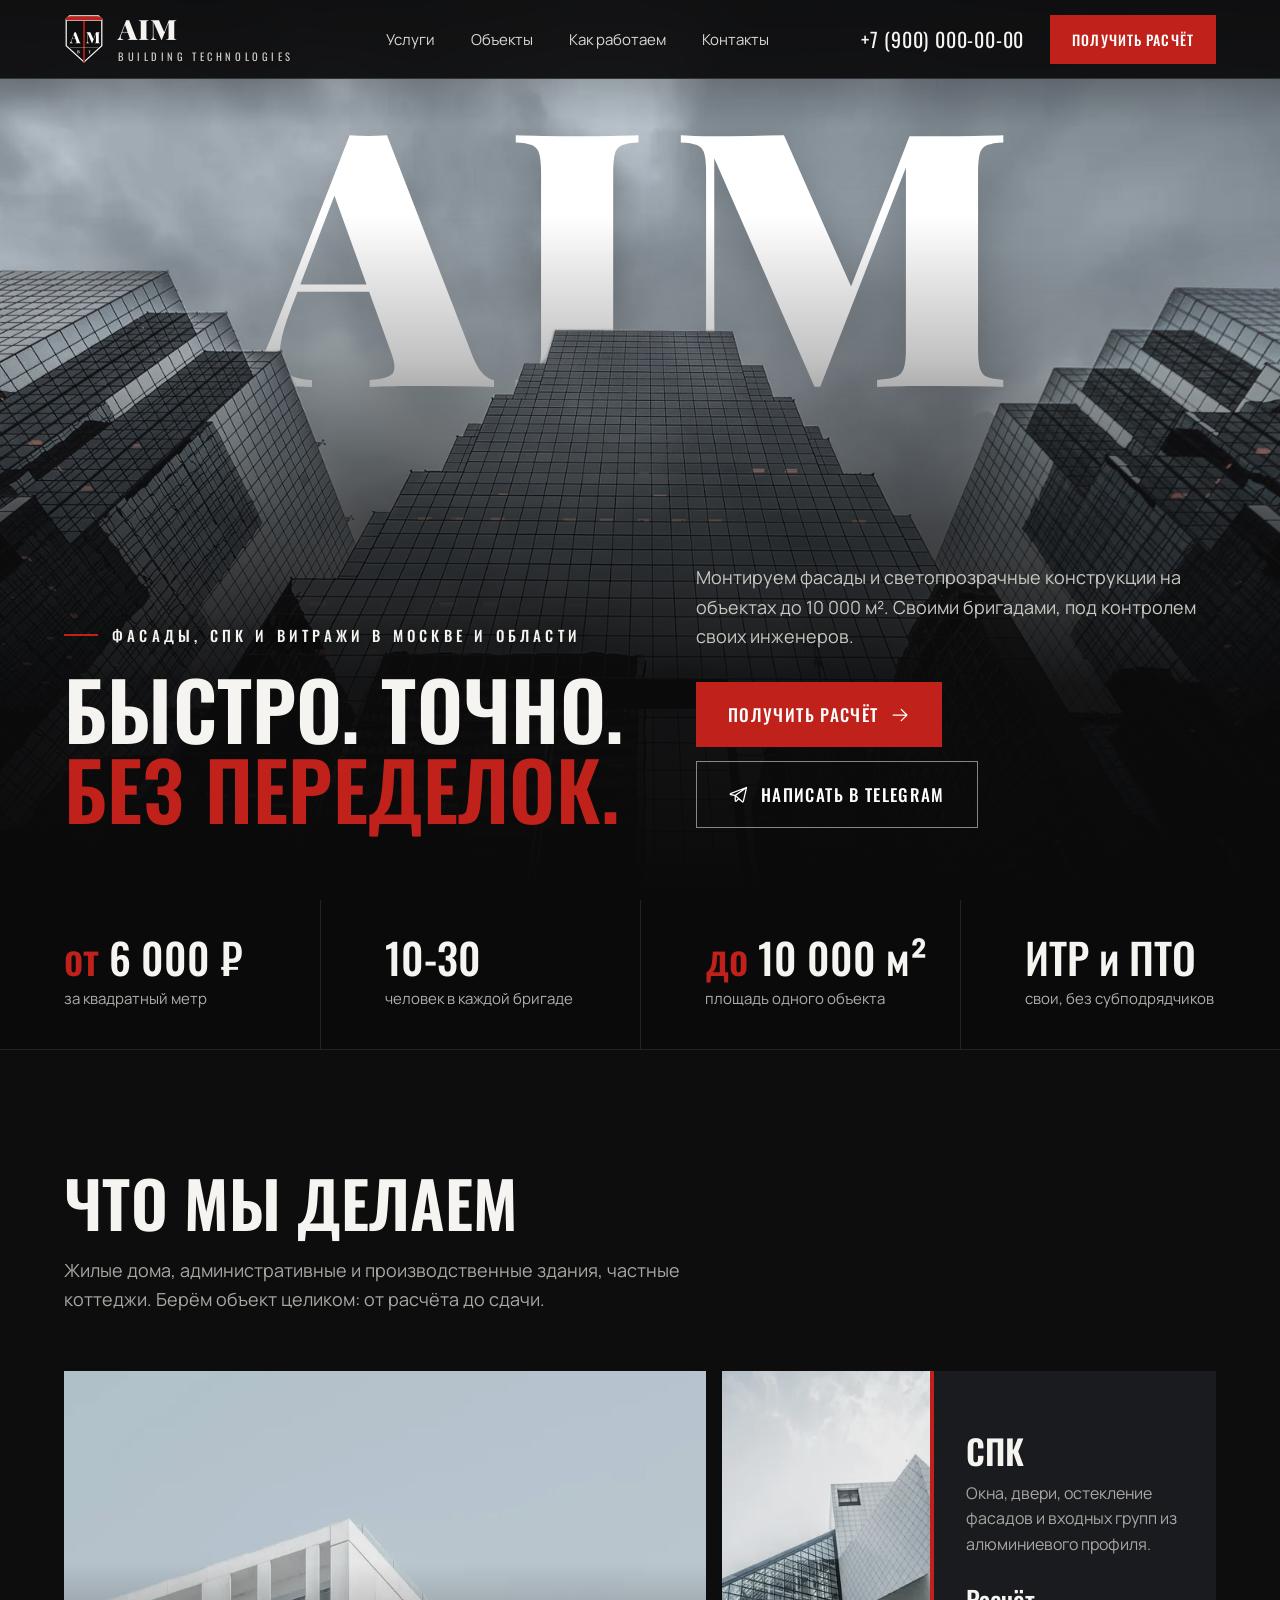
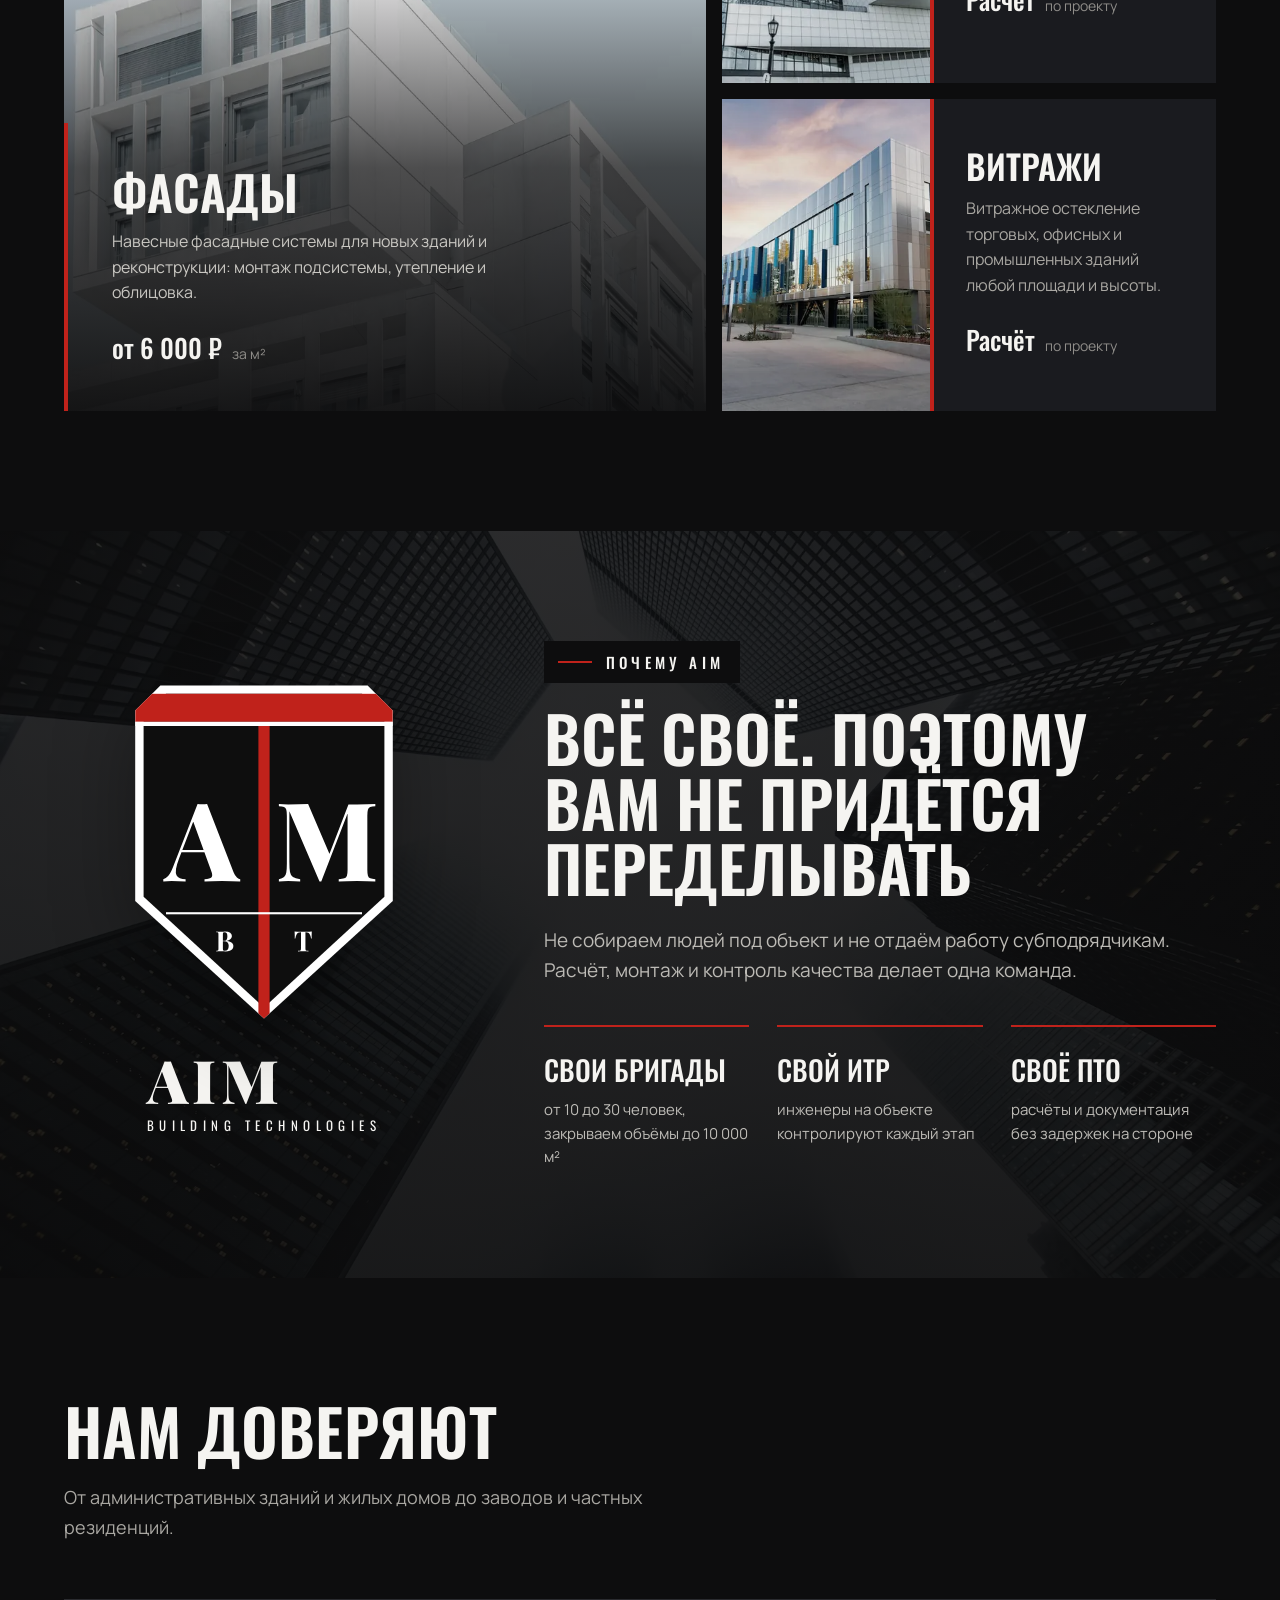
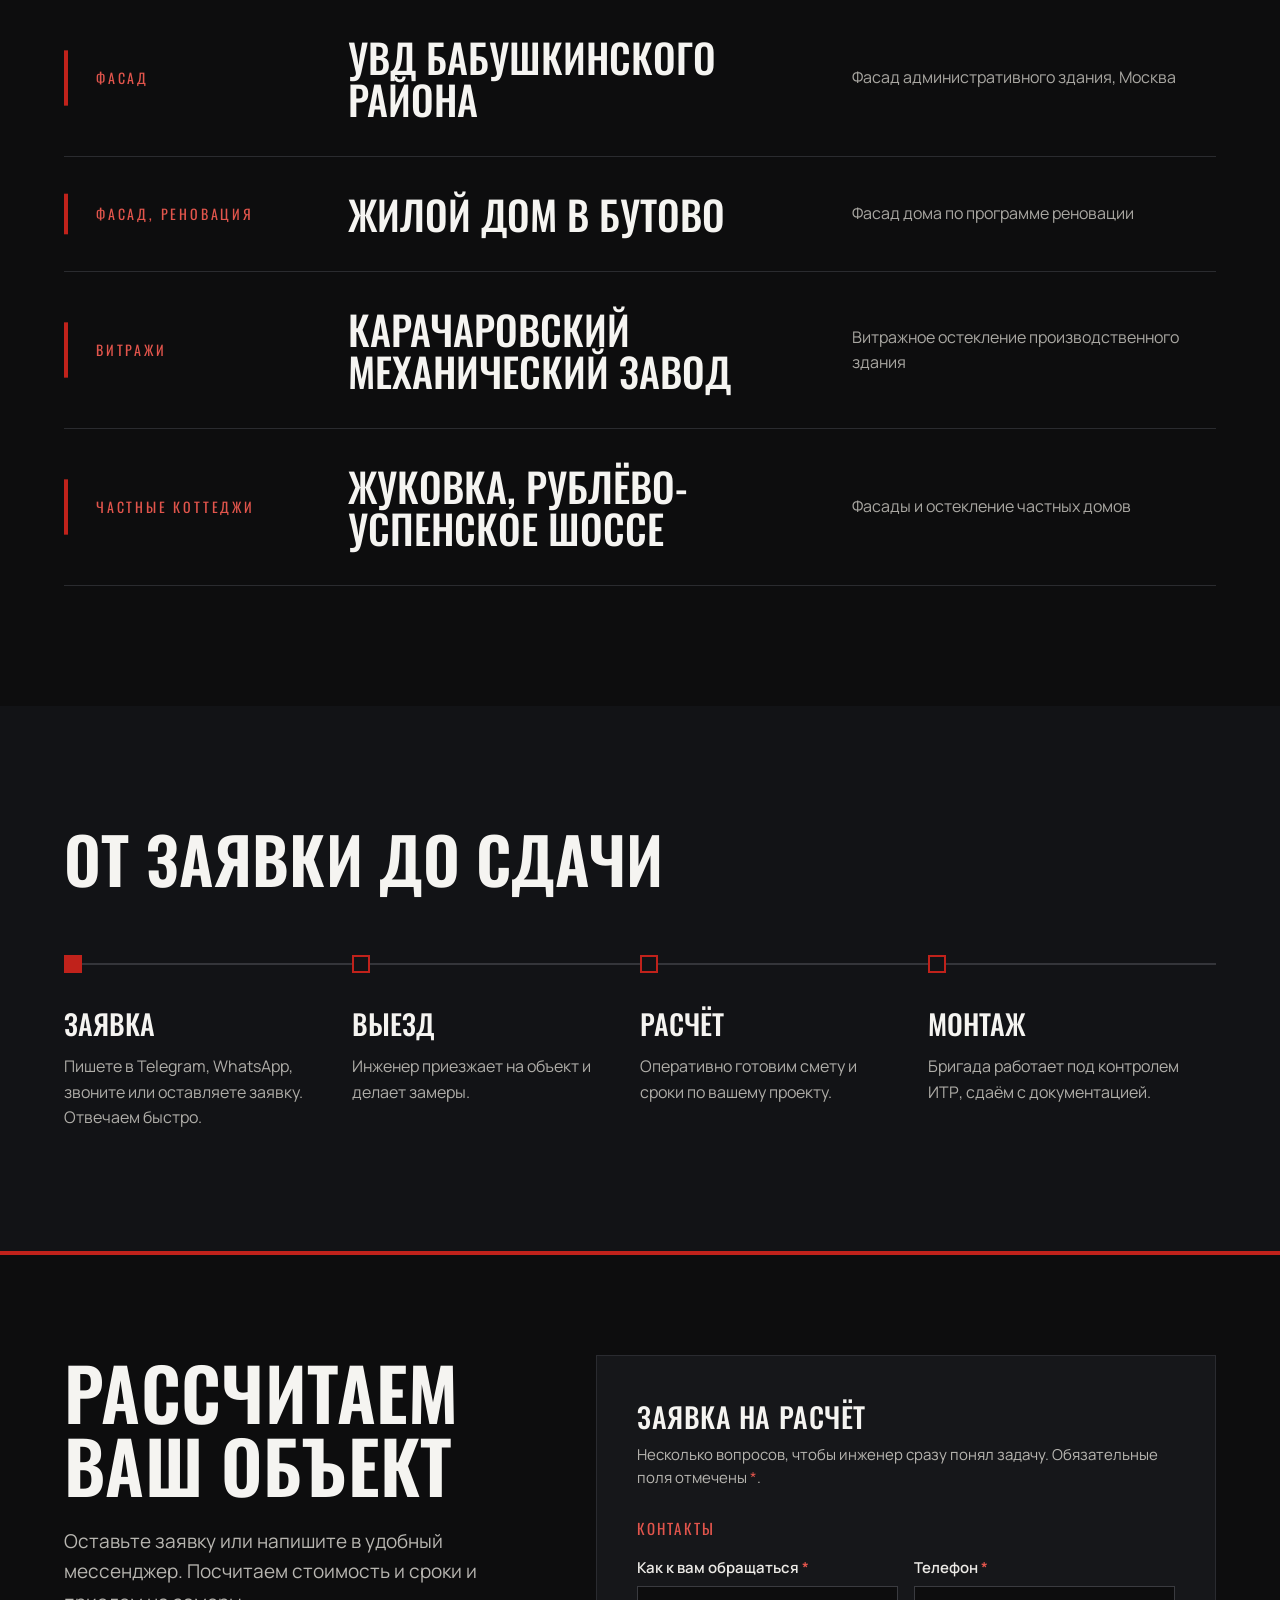
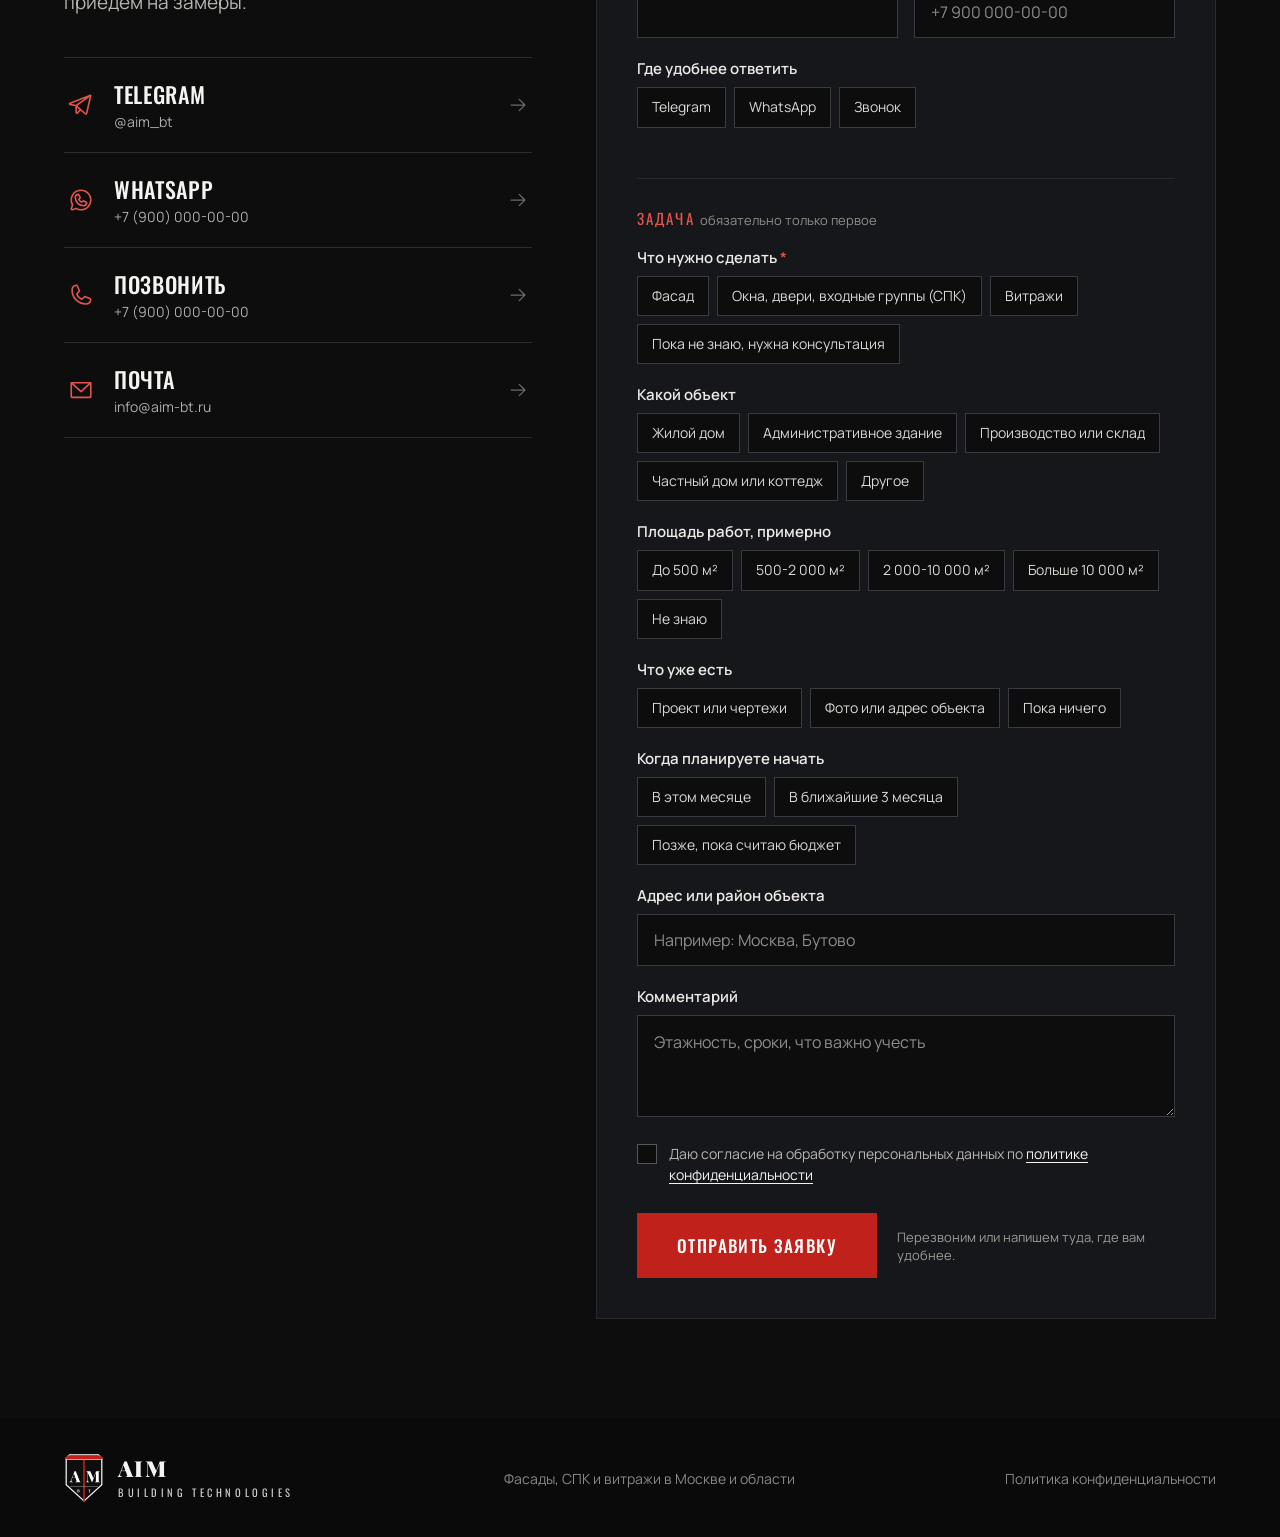
==== index.html @ 8c297c16 "Демо-копия сайта 2026-10-23 00:25" ====
<!doctype html>
<html lang="ru">
<head>
<meta charset="utf-8">
<meta name="viewport" content="width=device-width, initial-scale=1, viewport-fit=cover">
<!-- Контакты и настройки формы: в файле config.js -->
<script src="config.js"></script>
<title>AIM Building Technologies: фасады, СПК и витражи в Москве</title>
<meta name="description" content="Монтаж фасадов, светопрозрачных конструкций и витражей в Москве и области. Свои бригады, ИТР и ПТО, без субподрядчиков. От 6 000 ₽ за м². Оперативный расчёт и выезд на объект.">
<meta name="robots" content="noindex, nofollow">
<meta name="theme-color" content="#0D0D0E">
<meta name="format-detection" content="telephone=no">

<!-- ДОМЕН. Когда появится, замените https://YOUR-DOMAIN.ru на адрес сайта
     здесь, в разметке Schema.org ниже, в robots.txt и sitemap.xml,
     и раскомментируйте строку canonical. -->
<!-- <link rel="canonical" href="https://YOUR-DOMAIN.ru/"> -->
<meta property="og:type" content="website">
<meta property="og:locale" content="ru_RU">
<meta property="og:site_name" content="AIM Building Technologies">
<meta property="og:title" content="AIM Building Technologies: фасады, СПК и витражи в Москве">
<meta property="og:description" content="Быстро. Точно. Без переделок. Свои бригады, ИТР и ПТО, объекты до 10 000 м². От 6 000 ₽ за м².">
<meta property="og:url" content="https://YOUR-DOMAIN.ru/">
<meta property="og:image" content="https://YOUR-DOMAIN.ru/img/og-image.jpg">
<meta property="og:image:width" content="1200">
<meta property="og:image:height" content="630">
<meta property="og:image:alt" content="AIM Building Technologies: фасады, СПК и витражи">
<meta name="twitter:card" content="summary_large_image">

<link rel="icon" href="favicon.ico" sizes="48x48">
<link rel="icon" href="favicon.svg" type="image/svg+xml">
<link rel="apple-touch-icon" href="apple-touch-icon.png">
<link rel="manifest" href="site.webmanifest">
<link rel="stylesheet" href="css/form.css">

<link rel="preload" href="fonts/oswald.woff2" as="font" type="font/woff2" crossorigin>
<link rel="preload" href="fonts/manrope.woff2" as="font" type="font/woff2" crossorigin>
<link rel="preload" href="fonts/playfair-aim.woff2" as="font" type="font/woff2" crossorigin>

<script type="application/ld+json" id="ld-org">
{
  "@context": "https://schema.org",
  "@type": "GeneralContractor",
  "@id": "https://YOUR-DOMAIN.ru/#company",
  "name": "AIM Building Technologies",
  "description": "Монтаж фасадов, светопрозрачных конструкций (СПК) и витражей в Москве и Московской области. Свои бригады от 10 до 30 человек, свой ИТР и ПТО, без субподрядчиков.",
  "url": "https://YOUR-DOMAIN.ru/",
  "logo": "https://YOUR-DOMAIN.ru/img/icon-512.png",
  "image": "https://YOUR-DOMAIN.ru/img/og-image.jpg",
  "telephone": "+79000000000",
  "email": "info@aim-bt.ru",
  "priceRange": "от 6 000 ₽ за м²",
  "currenciesAccepted": "RUB",
  "address": {"@type": "PostalAddress", "addressLocality": "Москва", "addressCountry": "RU"},
  "areaServed": [
    {"@type": "City", "name": "Москва"},
    {"@type": "AdministrativeArea", "name": "Московская область"}
  ],
  "sameAs": ["https://t.me/ЗАГЛУШКА", "https://wa.me/79000000000"],
  "hasOfferCatalog": {
    "@type": "OfferCatalog",
    "name": "Услуги",
    "itemListElement": [
      {"@type": "Offer", "itemOffered": {"@type": "Service", "name": "Монтаж навесных фасадов", "areaServed": "Москва и Московская область"},
       "priceSpecification": {"@type": "UnitPriceSpecification", "minPrice": 6000, "priceCurrency": "RUB", "unitText": "м²"}},
      {"@type": "Offer", "itemOffered": {"@type": "Service", "name": "Светопрозрачные конструкции (СПК)", "areaServed": "Москва и Московская область"}},
      {"@type": "Offer", "itemOffered": {"@type": "Service", "name": "Витражное остекление", "areaServed": "Москва и Московская область"}}
    ]
  }
}
</script>

<!-- Яндекс.Метрика. Вставьте номер счётчика вместо XXXXXXXX и раскомментируйте блок.
<script type="text/javascript">
   (function(m,e,t,r,i,k,a){m[i]=m[i]||function(){(m[i].a=m[i].a||[]).push(arguments)};
   m[i].l=1*new Date();
   for (var j = 0; j < document.scripts.length; j++) {if (document.scripts[j].src === r) { return; }}
   k=e.createElement(t),a=e.getElementsByTagName(t)[0],k.async=1,k.src=r,a.parentNode.insertBefore(k,a)})
   (window, document, "script", "https://mc.yandex.ru/metrika/tag.js", "ym");
   ym(XXXXXXXX, "init", {clickmap:true, trackLinks:true, accurateTrackBounce:true, webvisor:true});
</script>
<noscript><div><img src="https://mc.yandex.ru/watch/XXXXXXXX" style="position:absolute; left:-9999px;" alt=""></div></noscript>
/Яндекс.Метрика -->

<style>
@font-face{font-family:Osw;src:url(fonts/oswald.woff2) format("woff2");font-weight:200 700;font-display:swap}
@font-face{font-family:Man;src:url(fonts/manrope.woff2) format("woff2");font-weight:200 800;font-display:swap}
@font-face{font-family:Play;src:url(fonts/playfair-aim.woff2) format("woff2");font-weight:400 900;font-display:block}

/* Слои по высоте: шапка 20, меню 19. Блоки с внутренними слоями изолированы (isolation), чтобы не перекрывать шапку. */
:root{--k:#0D0D0E;--k0:#0A0A0B;--g1:#121316;--g2:#16171A;--g3:#1A1B1F;--w:#F5F4F1;--mut:#A9A7A2;--r:#C0221B;--r-txt:#E2554C;--line:#2A2B2F;--pad:64px;--hdr:79px;
 --osw:Osw,"Arial Narrow",Arial,sans-serif;--man:Man,"Segoe UI",Arial,sans-serif;--play:Play,Georgia,"Times New Roman",serif;--ease:cubic-bezier(.16,1,.3,1)}
*,*::before,*::after{box-sizing:border-box}
html{scroll-behavior:smooth;-webkit-text-size-adjust:100%}
body{margin:0;font-family:var(--man);color:var(--w);background:var(--k);overflow-x:clip}
a{color:inherit;text-decoration:none}
img{display:block;max-width:100%}
h1,h2,h3,p{overflow-wrap:break-word}
:focus-visible{outline:2px solid var(--w);outline-offset:3px}
.vh{position:absolute;width:1px;height:1px;overflow:hidden;clip:rect(0 0 0 0);white-space:nowrap}
.ic{width:22px;height:22px;flex:none}

.btn{display:inline-flex;align-items:center;justify-content:center;gap:12px;white-space:nowrap;background:var(--r);color:#fff;padding:20px 32px;border:0;cursor:pointer;font-family:var(--osw);font-weight:500;font-size:17px;letter-spacing:.08em;text-transform:uppercase;transition:background-color .25s,border-color .25s,color .25s,transform .25s var(--ease),box-shadow .25s}
.btn:hover{background:#D42C24;transform:translateY(-2px);box-shadow:0 12px 24px -12px rgba(192,34,27,.7)}
.btn:active{transform:translateY(0) scale(.98);box-shadow:none}
.btn .ic{width:20px;height:20px;transition:transform .25s var(--ease)}
.btn:hover .ic.mv{transform:translateX(4px)}
.btn.o{background:transparent;border:1px solid rgba(255,255,255,.5)}
.btn.o:hover{background:#F5F4F1;border-color:#F5F4F1;color:#0D0D0E;box-shadow:none}
.h2{font-family:var(--osw);font-weight:600;font-size:64px;line-height:1.02;text-transform:uppercase;margin:0;letter-spacing:.005em}
.intro{margin:20px 0 0;max-width:60ch;font-size:18px;line-height:1.65;color:var(--mut)}
.eyebrow{font-family:var(--osw);font-weight:500;font-size:15px;letter-spacing:.28em;text-transform:uppercase;display:inline-flex;align-items:center;gap:14px;margin-bottom:22px}
.eyebrow::before{content:"";width:34px;height:2px;background:var(--r);flex:none}
section{position:relative}
.sec{padding:120px var(--pad)}

/* ---------- шапка ---------- */
.hdr{position:fixed;left:0;right:0;top:0;z-index:20;display:flex;align-items:center;justify-content:space-between;gap:24px;padding:22px var(--pad);border-bottom:1px solid rgba(255,255,255,.14);transition:background-color .3s,padding .3s}
.hdr.fix,.hdr.open{background:rgba(13,13,14,.94);-webkit-backdrop-filter:blur(8px);backdrop-filter:blur(8px);padding-top:14px;padding-bottom:14px}
.brand{display:flex;align-items:center;gap:14px;flex:none}
.brand img{width:40px;height:50px}
.brand b{display:block;font-family:var(--play);font-weight:900;font-size:28px;letter-spacing:.06em;line-height:1}
.brand span{display:block;font-family:var(--osw);font-size:10.5px;letter-spacing:.34em;margin-top:5px;color:#CFCDC8}
.nav{display:flex;gap:36px;font-size:15px;color:#DAD8D3}
.nav a{position:relative;padding:8px 0;transition:color .2s}
.nav a::after{content:"";position:absolute;left:0;right:0;bottom:2px;height:2px;background:var(--r);transform:scaleX(0);transform-origin:left;transition:transform .3s var(--ease)}
.nav a:hover{color:#fff}.nav a:hover::after{transform:scaleX(1)}
.hr{display:flex;align-items:center;gap:26px}
.tel{font-family:var(--osw);font-size:20px;letter-spacing:.04em;white-space:nowrap;transition:color .2s}
.tel:hover{color:var(--r-txt)}
.hr .btn{padding:14px 22px;font-size:14px}
.burger{display:none;width:44px;height:44px;margin-right:-10px;padding:0;border:0;background:none;color:#fff;cursor:pointer;position:relative}
.burger i{position:absolute;left:11px;right:11px;height:2px;background:currentColor;transition:transform .25s,opacity .25s}
.burger i:nth-child(1){top:15px}.burger i:nth-child(2){top:21px}.burger i:nth-child(3){top:27px}
.hdr.open .burger i:nth-child(1){transform:translateY(6px) rotate(45deg)}
.hdr.open .burger i:nth-child(2){opacity:0}
.hdr.open .burger i:nth-child(3){transform:translateY(-6px) rotate(-45deg)}
.menu{display:none}

/* ---------- первый экран: те же слои, что в варианте 1 ---------- */
.hero{position:relative;height:clamp(660px,100dvh,1000px);overflow:hidden;background:var(--k0);container-type:inline-size;--hr:clamp(520px,38.9vw,560px);--hg:64px}
.stage{position:absolute;top:0;left:-15%;width:130%;aspect-ratio:2800/1866}
.stage img{position:absolute;inset:0;width:100%;height:100%}
/* Облака: полоса неба (кадр + зеркальная копия), бесконечно плывёт влево и плавно растворяется книзу */
.clouds{position:absolute;top:0;left:0;width:400%;height:36%;background:url(img/clouds-band-2800.jpg) repeat-x 0 0/50% 100%;background-image:image-set(url(img/clouds-band-2800.webp) type("image/webp"),url(img/clouds-band-2800.jpg) type("image/jpeg"));-webkit-mask-image:linear-gradient(to bottom,#000 55%,transparent);mask-image:linear-gradient(to bottom,#000 55%,transparent)}
@media (max-width:767px){.clouds{background-image:url(img/clouds-band-1400.jpg);background-image:image-set(url(img/clouds-band-1400.webp) type("image/webp"),url(img/clouds-band-1400.jpg) type("image/jpeg"))}}
.bigword{position:absolute;left:0;right:0;top:4.861cqw;text-align:center;font-family:var(--play);font-weight:900;font-size:min(27.778cqw,560px);line-height:1;letter-spacing:.06em;color:#fff;text-shadow:0 20px 60px rgba(0,0,0,.25);pointer-events:none;user-select:none}
.bigword .bw{display:inline-block}
.bigword{will-change:transform}
.shade{position:absolute;inset:0;background:linear-gradient(to bottom,rgba(13,13,14,.55) 0%,rgba(13,13,14,0) 14%),linear-gradient(to top,rgba(10,10,11,1) 0%,rgba(10,10,11,.95) 24%,rgba(10,10,11,.7) 42%,rgba(10,10,11,.25) 60%,rgba(10,10,11,0) 76%)}
.hero .in{position:absolute;left:var(--pad);right:var(--pad);bottom:72px;display:grid;grid-template-columns:minmax(0,1fr) var(--hr);gap:var(--hg);align-items:end}
.hero .eyebrow{color:#F5F4F1;text-shadow:0 1px 12px rgba(0,0,0,.6)}
h1{font-family:var(--osw);font-weight:600;font-size:min(92px,(100cqw - var(--hr) - var(--hg) - 2 * var(--pad)) / 7.1);line-height:1;text-transform:uppercase;margin:0;letter-spacing:.005em;white-space:nowrap}
h1 span{color:var(--r)}
.hero .lead{font-size:18px;line-height:1.65;color:#C9C7C2;max-width:560px;margin:0 0 30px}
.ctas{display:flex;flex-wrap:wrap;gap:14px}
@media (prefers-reduced-motion:no-preference){
 .clouds{animation:drift 150s linear infinite;will-change:transform}
 @keyframes drift{to{transform:translate3d(-50%,0,0)}}
 .bigword .bw{animation:rise 1.8s var(--ease) .15s both}
 @keyframes rise{from{transform:translateY(34%);opacity:0}35%{opacity:1}to{transform:none;opacity:1}}
}

/* ---------- цифры: отдельной полосой под первым экраном ---------- */
.facts{display:grid;grid-template-columns:repeat(4,1fr);margin:0;background:var(--k0);border-bottom:1px solid #222327}
.facts div{padding:36px 24px 40px var(--pad);border-left:1px solid #222327}
.facts div:first-child{border-left:0}
.facts dt{font-family:var(--osw);font-weight:500;font-size:clamp(30px,3.3vw,48px);line-height:1;white-space:nowrap}
.facts dt em{font-style:normal;color:var(--r)}
.facts dd{margin:10px 0 0;font-size:15px;color:#AFADA8}

/* ---------- услуги: одна большая плитка и две поменьше ---------- */
.svc{display:grid;grid-template-columns:1.3fr 1fr;grid-template-rows:1fr 1fr;gap:16px;margin-top:56px}
.tile{position:relative;overflow:hidden;background:var(--g3);isolation:isolate}
.tile img{width:100%;height:100%;object-fit:cover;filter:saturate(.75) brightness(.92);transition:transform .9s var(--ease),filter .4s}
.tile:hover img{transform:scale(1.05);filter:saturate(.95) brightness(1)}
.tile h3{font-family:var(--osw);font-weight:600;font-size:34px;text-transform:uppercase;margin:0 0 12px;line-height:1.05}
.tile p{margin:0;font-size:16px;line-height:1.6;color:var(--mut);max-width:44ch}
.tile .pr{display:flex;align-items:baseline;gap:10px;margin-top:22px}
.tile .pr b{font-family:var(--osw);font-weight:500;font-size:26px}
.tile .pr span{font-size:14px;color:#8F8D89}
.tile.big{grid-row:1/3;min-height:640px;display:flex;align-items:flex-end}
.tile.big picture{position:absolute;inset:0}
.tile.big::before{content:"";position:absolute;inset:0;z-index:1;background:linear-gradient(to top,rgba(13,13,14,.95) 0%,rgba(13,13,14,.7) 38%,rgba(13,13,14,0) 70%)}
.tile.big .t{position:relative;z-index:2;padding:44px;border-left:4px solid var(--r)}
.tile.big h3{font-size:48px}
.tile.big p{color:#C9C7C2}
.tile.sm{display:grid;grid-template-columns:42% 1fr}
.tile.sm .t{padding:32px 32px 34px;border-left:4px solid var(--r);display:flex;flex-direction:column;justify-content:center}

/* ---------- почему AIM ---------- */
.why{display:grid;grid-template-columns:400px 1fr;gap:80px;align-items:center;overflow:hidden;isolation:isolate;padding:110px var(--pad)}
.why-bg,.why-bg img{position:absolute;inset:0;width:100%;height:100%;object-fit:cover;z-index:-2}
.why::before{content:"";position:absolute;inset:0;z-index:-1;background:linear-gradient(rgba(10,10,11,.86),rgba(10,10,11,.93))}
.emb{display:flex;flex-direction:column;align-items:center}
.emb img{width:280px;height:350px;filter:drop-shadow(0 24px 40px rgba(0,0,0,.35))}
.wm{font-family:var(--play);font-weight:900;font-size:60px;letter-spacing:.08em;margin-top:22px;line-height:1}
.wm small{display:block;text-align:center;font-family:var(--osw);font-weight:400;font-size:13px;letter-spacing:.42em;margin-top:10px}
.why .eyebrow{background:var(--k);padding:10px 16px 10px 14px}
.why p.l{font-size:19px;line-height:1.6;max-width:62ch;margin:24px 0 40px;color:#BDBBB6}
.three{display:grid;grid-template-columns:repeat(3,1fr);gap:28px}
.three div{border-top:2px solid var(--r);padding-top:22px}
.three h3{font-family:var(--osw);font-weight:500;font-size:28px;text-transform:uppercase;margin:0 0 8px}
.three p{margin:0;font-size:15px;line-height:1.55;color:#BDBBB6}

/* ---------- объекты: список строк, в каждую можно добавить фото ---------- */
.olist{list-style:none;margin:56px 0 0;padding:0;border-top:1px solid var(--line)}
.orow{position:relative;isolation:isolate;display:grid;grid-template-columns:220px minmax(0,1fr) minmax(0,340px);gap:32px;align-items:center;padding:36px 24px 36px 32px;border-bottom:1px solid var(--line);transition:background-color .3s}
.orow::before{content:"";position:absolute;left:0;top:-1px;bottom:-1px;width:4px;background:var(--r);transform:scaleY(.35);transition:transform .35s var(--ease)}
.orow:hover{background:var(--g2)}
.orow:hover::before{transform:scaleY(1)}
.orow .tp{font-family:var(--osw);font-size:14px;letter-spacing:.2em;text-transform:uppercase;color:var(--r-txt)}
.orow h3{font-family:var(--osw);font-weight:500;font-size:40px;line-height:1.05;text-transform:uppercase;margin:0;transition:transform .35s var(--ease)}
.orow:hover h3{transform:translateX(8px)}
.orow p{margin:0;font-size:16px;line-height:1.55;color:var(--mut)}
.ob-ph{display:none}
/* С фото: добавьте строке класс has-photo (см. комментарий в разметке) */
.orow.has-photo{grid-template-columns:220px 200px minmax(0,1fr) minmax(0,300px)}
.orow.has-photo .ob-ph{display:block;aspect-ratio:3/2;overflow:hidden;order:-1;grid-column:2;grid-row:1}
.orow.has-photo .ob-ph img{width:100%;height:100%;object-fit:cover}

/* ---------- как работаем: линия этапов ---------- */
.st{background:var(--g1)}
.tl{list-style:none;margin:64px 0 0;padding:0;display:grid;grid-template-columns:repeat(4,1fr);position:relative}
.tl::before{content:"";position:absolute;left:0;right:0;top:8px;height:2px;background:#34353A;transform-origin:left}
.tl li{position:relative;padding:48px 36px 0 0}
.tl li::before{content:"";position:absolute;left:0;top:0;width:18px;height:18px;background:var(--g1);border:2px solid var(--r)}
.tl li:first-child::before{background:var(--r)}
.tl h3{font-family:var(--osw);font-weight:500;font-size:28px;text-transform:uppercase;margin:0 0 10px}
.tl p{margin:0;font-size:16px;line-height:1.6;color:#AFADA8;max-width:30ch}

/* ---------- контакты и заявка ---------- */
.ct{border-top:4px solid var(--r);padding:100px var(--pad);display:grid;grid-template-columns:minmax(0,1fr) minmax(0,620px);gap:64px;align-items:start}
.ct-l{position:sticky;top:calc(var(--hdr) + 40px)}
.ct-l .h2{font-size:72px}
.ct-l p{font-size:19px;line-height:1.6;margin:24px 0 0;max-width:46ch;color:#B8B6B1}
.cl{list-style:none;margin:40px 0 0;padding:0;border-top:1px solid var(--line)}
.cl a{display:grid;grid-template-columns:28px 1fr auto;align-items:center;gap:18px;padding:20px 4px;border-bottom:1px solid var(--line);transition:background-color .25s,padding .3s var(--ease)}
.cl a:hover{background:var(--g2);padding-left:14px}
.cl .ic{width:26px;height:26px;color:var(--r-txt)}
.cl b{display:block;font-family:var(--osw);font-weight:500;font-size:22px;text-transform:uppercase;letter-spacing:.03em}
.cl span{font-size:14px;color:#AFADA8}
.cl .go{width:20px;height:20px;color:#6A6B70;transition:color .25s,transform .25s var(--ease)}
.cl a:hover .go{color:#fff;transform:translateX(4px)}

footer{display:flex;justify-content:space-between;align-items:center;gap:24px;padding:34px var(--pad);font-size:14px;color:#8A8884;background:var(--k0)}
footer .brand b{font-size:22px;color:var(--w)}
footer a:hover{color:var(--w)}

/* ---------- появление при прокрутке (включается скриптом, если движение не отключено) ---------- */
.rv-on [data-reveal]{opacity:0;transform:translateY(28px);transition:opacity .8s var(--ease),transform .8s var(--ease);transition-delay:calc(var(--i,0) * 90ms)}
.rv-on [data-reveal].in{opacity:1;transform:none}
.rv-on .tl[data-reveal]{opacity:1;transform:none}
.rv-on .tl::before{transform:scaleX(0);transition:transform 1.4s var(--ease) .2s}
.rv-on .tl li{opacity:0;transform:translateY(16px);transition:opacity .7s var(--ease),transform .7s var(--ease);transition-delay:calc(.35s + var(--i,0) * 160ms)}
.rv-on .tl.in::before{transform:none}
.rv-on .tl.in li{opacity:1;transform:none}

/* ======================= адаптив ======================= */
@media (max-width:1279px){
 :root{--pad:40px}
 .h2{font-size:56px}.ct-l .h2{font-size:60px}
 .hero{--hr:clamp(436px,40vw,480px);--hg:48px}
 .hero .lead{font-size:16px;margin-bottom:24px}
 .hero .btn{padding:16px 20px;font-size:15px}
 .why{grid-template-columns:300px 1fr;gap:56px}
 .emb img{width:220px;height:275px}.wm{font-size:48px}
 .three h3{font-size:24px}
 .orow{grid-template-columns:180px minmax(0,1fr) minmax(0,280px)}
 .orow h3{font-size:32px}
 .tile.big h3{font-size:40px}
 .ct{grid-template-columns:minmax(0,1fr) minmax(0,540px);gap:48px}
}
@media (max-width:1179px){
 .nav{display:none}
 .burger{display:block}
 .menu{position:fixed;left:0;right:0;top:var(--hdr);z-index:19;background:var(--k);border-bottom:1px solid rgba(255,255,255,.14);padding:12px var(--pad) 28px;flex-direction:column;max-height:calc(100dvh - var(--hdr));overflow:auto}
 .hdr.open + .menu{display:flex}
 .menu a{font-family:var(--osw);font-size:24px;text-transform:uppercase;letter-spacing:.03em;padding:14px 0;border-bottom:1px solid #222327}
 .menu .tel,.menu .btn{display:none}
}
@media (max-width:1023px){
 .h2{font-size:48px}
 .sec{padding:96px var(--pad)}
 .hero{--k:1.5;height:auto;padding:calc(var(--k) * 44%) 0 0}
 .stage{width:calc(var(--k) * 100%);left:calc((1 - var(--k)) * 50%)}
 .bigword{top:11cqw;font-size:31cqw}
 .shade{bottom:auto;height:calc(var(--k) * 66.64cqw);background:linear-gradient(to bottom,rgba(13,13,14,.55) 0%,rgba(13,13,14,0) 16%),linear-gradient(to top,rgba(10,10,11,1) 0%,rgba(10,10,11,.92) 22%,rgba(10,10,11,.6) 40%,rgba(10,10,11,0) 62%)}
 .hero .in{position:relative;left:auto;right:auto;bottom:auto;display:block;padding:0 var(--pad) 56px}
 h1{font-size:clamp(46px,9vw,80px);margin-bottom:28px}
 .facts{grid-template-columns:1fr 1fr}
 .facts div{padding:26px 16px 28px var(--pad)}
 .facts div:nth-child(3){border-left:0}
 .facts div:nth-child(-n+2){border-bottom:1px solid #222327}
 .svc{grid-template-columns:1fr;grid-template-rows:none}
 .tile.big{grid-row:auto;min-height:520px}
 .why{grid-template-columns:1fr;gap:48px;padding:88px var(--pad)}
 .emb{flex-direction:row;gap:28px;justify-self:start}
 .emb img{width:120px;height:150px}.wm{margin-top:0;font-size:56px}.wm small{text-align:left}
 .orow,.orow.has-photo{grid-template-columns:1fr;gap:10px;padding:28px 16px 28px 28px}
 .orow.has-photo .ob-ph{grid-column:auto;grid-row:auto;order:-1;margin-bottom:8px}
 .tl{grid-template-columns:1fr 1fr;row-gap:48px}
 .tl::before{display:none}
 .ct{grid-template-columns:1fr;gap:48px;padding:80px var(--pad)}
 .ct-l{position:static}
 footer{flex-wrap:wrap}
}
@media (max-width:767px){
 :root{--pad:16px;--hdr:65px}
 html{scroll-padding-top:var(--hdr)}
 .hdr{padding:12px var(--pad)}
 .hdr.fix,.hdr.open{padding-top:12px;padding-bottom:12px}
 .brand{gap:10px}.brand img{width:32px;height:40px}.brand b{font-size:22px}
 .brand span{font-size:8.5px;letter-spacing:.3em;margin-top:4px}
 .hr .tel,.hr .btn{display:none}
 .menu .tel{display:block;font-size:24px;border-bottom:0;padding:22px 0 16px}
 .menu .btn{display:flex;font-size:16px;padding:18px 24px;border:0}
 .h2{font-size:clamp(34px,10vw,44px)}
 .intro{font-size:16px}
 .sec{padding:72px var(--pad)}
 .btn{padding:18px 24px;font-size:16px}
 .eyebrow{font-size:13px;letter-spacing:.22em;margin-bottom:16px;gap:12px}
 .hero .eyebrow{font-size:12px;letter-spacing:.12em}
 .eyebrow::before{width:26px}
 .hero{--k:1.8;padding-top:calc(var(--k) * 43%)}
 .bigword{top:10cqw;font-size:36cqw}
 .shade{background:linear-gradient(to bottom,rgba(13,13,14,.6) 0%,rgba(13,13,14,0) 18%),linear-gradient(to top,rgba(10,10,11,1) 0%,rgba(10,10,11,.9) 24%,rgba(10,10,11,.55) 42%,rgba(10,10,11,0) 64%)}
 .hero .in{padding-bottom:40px}
 h1{font-size:clamp(40px,12.4vw,56px);margin-bottom:20px}
 .hero .lead{font-size:16px;margin-bottom:24px}
 .ctas{flex-direction:column;gap:10px}
 .ctas .btn{width:100%}
 .facts div{padding:20px 12px 22px var(--pad)}
 .facts div:nth-child(2n){padding-left:16px}
 .facts dt{font-size:clamp(22px,7vw,30px)}
 .facts dd{font-size:13px;line-height:1.4}
 .svc{margin-top:36px;gap:12px}
 .tile.big{min-height:440px}
 .tile.big .t{padding:26px 22px}
 .tile.big h3{font-size:34px}
 .tile.sm{display:block}
 .tile.sm .p{height:200px}
 .tile.sm .t{border-left:0;border-top:4px solid var(--r);padding:24px 22px 26px}
 .tile h3{font-size:28px}
 .why{padding:72px var(--pad);gap:36px}
 .emb{gap:20px}.emb img{width:84px;height:105px}.wm{font-size:44px}
 .wm small{font-size:10px;letter-spacing:.34em}
 .why p.l{font-size:16px;margin:20px 0 28px}
 .three{grid-template-columns:1fr;gap:22px}
 .three h3{font-size:24px}
 .olist{margin-top:36px}
 .orow h3{font-size:26px}
 .orow p{font-size:15px}
 .tl{grid-template-columns:1fr;row-gap:0;margin-top:40px}
 .tl::before{display:block;left:8px;right:auto;top:8px;bottom:8px;width:2px;height:auto;transform-origin:top}
 .rv-on .tl::before{transform:scaleY(0)}
 .rv-on .tl.in::before{transform:none}
 .tl li{padding:0 0 36px 44px}
 .tl li:last-child{padding-bottom:0}
 .tl h3{font-size:24px}
 .tl p{font-size:15px}
 .ct{padding:64px var(--pad) 56px;gap:32px}
 .ct-l .h2{font-size:clamp(36px,11vw,48px)}
 .ct-l p{font-size:16px;margin-top:18px}
 .cl{margin-top:28px}
 footer{flex-direction:column;align-items:flex-start;gap:14px;padding:32px var(--pad) calc(32px + env(safe-area-inset-bottom))}
}
@media (hover:none){.btn:hover,.tile:hover img,.orow:hover h3{transform:none}}
@media (prefers-reduced-motion:reduce){
 html{scroll-behavior:auto}
 *{transition:none!important}
}
</style>
</head>
<body>

<header class="hdr" id="top">
 <a class="brand" href="#top" data-top aria-label="AIM Building Technologies, наверх">
  <img src="img/aim-emblem.svg" width="40" height="50" alt="Эмблема AIM Building Technologies">
  <div><b>AIM</b><span>BUILDING TECHNOLOGIES</span></div>
 </a>
 <nav class="nav" aria-label="Основное меню"><a href="#services">Услуги</a><a href="#objects">Объекты</a><a href="#process">Как работаем</a><a href="#contacts">Контакты</a></nav>
 <div class="hr">
  <a class="tel" href="tel:+79000000000" data-href="phone" data-text="phoneLabel">+7 (900) 000-00-00</a>
  <a class="btn" href="#contacts">Получить расчёт</a>
  <button class="burger" type="button" aria-label="Открыть меню" aria-expanded="false" aria-controls="menu"><i></i><i></i><i></i></button>
 </div>
</header>
<nav class="menu" id="menu" aria-label="Меню">
 <a href="#services">Услуги</a><a href="#objects">Объекты</a><a href="#process">Как работаем</a><a href="#contacts">Контакты</a>
 <a class="tel" href="tel:+79000000000" data-href="phone" data-text="phoneLabel">+7 (900) 000-00-00</a>
 <a class="btn" href="#contacts">Получить расчёт</a>
</nav>

<main>
<section class="hero" aria-labelledby="h1">
 <div class="stage">
  <picture>
   <source type="image/webp" sizes="(max-width:767px) 120vw, (max-width:1023px) 150vw, 130vw" srcset="img/hero-bg-800.webp 800w, img/hero-bg-1400.webp 1400w, img/hero-bg-2000.webp 2000w, img/hero-bg-2800.webp 2800w">
   <img src="img/hero-bg-1400.jpg" sizes="(max-width:767px) 120vw, (max-width:1023px) 150vw, 130vw" srcset="img/hero-bg-800.jpg 800w, img/hero-bg-1400.jpg 1400w, img/hero-bg-2000.jpg 2000w, img/hero-bg-2800.jpg 2800w" width="2800" height="1866" alt="Облачное небо над небоскрёбами" fetchpriority="high">
  </picture>
  <div class="clouds" aria-hidden="true"></div>
  <div class="bigword" aria-hidden="true"><span class="bw">AIM</span></div>
  <picture>
   <source type="image/webp" sizes="(max-width:767px) 120vw, (max-width:1023px) 150vw, 130vw" srcset="img/hero-fg-800.webp 800w, img/hero-fg-1400.webp 1400w, img/hero-fg-2000.webp 2000w, img/hero-fg-2800.webp 2800w">
   <img src="img/hero-fg-1400.png" sizes="(max-width:767px) 120vw, (max-width:1023px) 150vw, 130vw" srcset="img/hero-fg-800.png 800w, img/hero-fg-1400.png 1400w, img/hero-fg-2000.png 2000w" width="2800" height="1866" alt="Стеклянные небоскрёбы, вид снизу" fetchpriority="high">
  </picture>
 </div>
 <div class="shade"></div>
 <div class="in">
  <div><div class="eyebrow">Фасады, СПК и витражи в Москве и области</div><h1 id="h1">Быстро. Точно.<br><span>Без переделок.</span></h1></div>
  <div>
   <p class="lead">Монтируем фасады и светопрозрачные конструкции на объектах до 10&nbsp;000 м². Своими бригадами, под контролем своих инженеров.</p>
   <div class="ctas">
    <a class="btn" href="#contacts">Получить расчёт<svg class="ic mv" aria-hidden="true"><use href="img/icons.svg#arrow"/></svg></a>
    <a class="btn o" href="https://t.me/ЗАГЛУШКА" data-href="telegram" target="_blank" rel="noopener"><svg class="ic" aria-hidden="true"><use href="img/icons.svg#tg"/></svg>Написать в Telegram</a>
   </div>
  </div>
 </div>
</section>

<dl class="facts" aria-label="Коротко о компании">
 <div><dt><em>от</em> 6&nbsp;000 ₽</dt><dd>за квадратный метр</dd></div>
 <div><dt>10-30</dt><dd>человек в каждой бригаде</dd></div>
 <div><dt><em>до</em> 10&nbsp;000 м²</dt><dd>площадь одного объекта</dd></div>
 <div><dt>ИТР и ПТО</dt><dd>свои, без субподрядчиков</dd></div>
</dl>

<section class="sec" id="services" aria-labelledby="sv-h">
 <h2 class="h2" id="sv-h" data-reveal>Что мы делаем</h2>
 <p class="intro" data-reveal style="--i:1">Жилые дома, административные и производственные здания, частные коттеджи. Берём объект целиком: от расчёта до сдачи.</p>
 <div class="svc">
  <article class="tile big" data-reveal>
   <picture>
    <source type="image/webp" sizes="(max-width:1023px) 100vw, 56vw" srcset="img/facades-600.webp 600w, img/facades-900.webp 900w, img/facades-1200.webp 1200w">
    <img src="img/facades-900.jpg" sizes="(max-width:1023px) 100vw, 56vw" srcset="img/facades-600.jpg 600w, img/facades-900.jpg 900w, img/facades-1200.jpg 1200w" width="1200" height="1699" loading="lazy" decoding="async" alt="Белый фасад современного жилого здания" style="object-position:center 30%">
   </picture>
   <div class="t"><h3>Фасады</h3><p>Навесные фасадные системы для новых зданий и реконструкции: монтаж подсистемы, утепление и облицовка.</p><div class="pr"><b>от 6&nbsp;000 ₽</b><span>за м²</span></div></div>
  </article>
  <article class="tile sm" data-reveal style="--i:1">
   <div class="p"><picture>
    <source type="image/webp" sizes="(max-width:767px) 100vw, 20vw" srcset="img/spk-600.webp 600w, img/spk-900.webp 900w">
    <img src="img/spk-600.jpg" sizes="(max-width:767px) 100vw, 20vw" srcset="img/spk-600.jpg 600w, img/spk-900.jpg 900w" width="900" height="600" loading="lazy" decoding="async" alt="Светопрозрачная конструкция из стекла и алюминиевого профиля">
   </picture></div>
   <div class="t"><h3>СПК</h3><p>Окна, двери, остекление фасадов и входных групп из алюминиевого профиля.</p><div class="pr"><b>Расчёт</b><span>по проекту</span></div></div>
  </article>
  <article class="tile sm" data-reveal style="--i:2">
   <div class="p"><picture>
    <source type="image/webp" sizes="(max-width:767px) 100vw, 20vw" srcset="img/vitrazhi-600.webp 600w, img/vitrazhi-900.webp 900w">
    <img src="img/vitrazhi-600.jpg" sizes="(max-width:767px) 100vw, 20vw" srcset="img/vitrazhi-600.jpg 600w, img/vitrazhi-900.jpg 900w" width="900" height="698" loading="lazy" decoding="async" alt="Офисное здание с витражным остеклением фасада">
   </picture></div>
   <div class="t"><h3>Витражи</h3><p>Витражное остекление торговых, офисных и промышленных зданий любой площади и высоты.</p><div class="pr"><b>Расчёт</b><span>по проекту</span></div></div>
  </article>
 </div>
</section>

<section class="why" aria-labelledby="why-h">
 <picture class="why-bg">
  <source type="image/webp" sizes="100vw" srcset="img/fog-1000.webp 1000w, img/fog-1800.webp 1800w">
  <img src="img/fog-1800.jpg" sizes="100vw" srcset="img/fog-1000.jpg 1000w, img/fog-1800.jpg 1800w" width="1800" height="1200" loading="lazy" decoding="async" alt="Небоскрёбы в тумане">
 </picture>
 <div class="emb" data-reveal>
  <img src="img/aim-emblem.svg" width="280" height="350" loading="lazy" alt="Эмблема AIM Building Technologies: щит с буквами A, M, B, T">
  <div class="wm" aria-hidden="true">AIM<small>BUILDING TECHNOLOGIES</small></div>
 </div>
 <div>
  <div class="eyebrow" data-reveal>Почему AIM</div>
  <h2 class="h2" id="why-h" data-reveal style="--i:1">Всё своё. Поэтому вам не придётся переделывать</h2>
  <p class="l" data-reveal style="--i:2">Не собираем людей под объект и не отдаём работу субподрядчикам. Расчёт, монтаж и контроль качества делает одна команда.</p>
  <div class="three">
   <div data-reveal style="--i:2"><h3>Свои бригады</h3><p>от 10 до&nbsp;30 человек, закрываем объёмы до 10&nbsp;000 м²</p></div>
   <div data-reveal style="--i:3"><h3>Свой ИТР</h3><p>инженеры на объекте контролируют каждый этап</p></div>
   <div data-reveal style="--i:4"><h3>Своё ПТО</h3><p>расчёты и документация без задержек на стороне</p></div>
  </div>
 </div>
</section>

<section class="sec" id="objects" aria-labelledby="ob-h">
 <h2 class="h2" id="ob-h" data-reveal>Нам доверяют</h2>
 <p class="intro" data-reveal style="--i:1">От административных зданий и жилых домов до заводов и частных резиденций.</p>
 <!--
   КАК ДОБАВИТЬ ФОТО ОБЪЕКТА
   1. Положите фото в папку img (лучше два файла: uvd.webp и uvd.jpg, ширина около 800 px).
   2. В нужной строке замените пути в <picture class="ob-ph"> на свои и пропишите alt.
   3. Добавьте строке класс has-photo: <li class="orow has-photo">.
 -->
 <ul class="olist">
  <li class="orow" data-reveal>
   <picture class="ob-ph"><source type="image/webp" srcset="img/hero-bg-800.webp"><img src="img/hero-bg-800.jpg" loading="lazy" decoding="async" alt="Фасад здания УВД Бабушкинского района"></picture>
   <span class="tp">Фасад</span><h3>УВД Бабушкинского района</h3><p>Фасад административного здания, Москва</p>
  </li>
  <li class="orow" data-reveal>
   <picture class="ob-ph"><source type="image/webp" srcset="img/hero-bg-800.webp"><img src="img/hero-bg-800.jpg" loading="lazy" decoding="async" alt="Жилой дом по программе реновации в Бутово"></picture>
   <span class="tp">Фасад, реновация</span><h3>Жилой дом в Бутово</h3><p>Фасад дома по программе реновации</p>
  </li>
  <li class="orow" data-reveal>
   <picture class="ob-ph"><source type="image/webp" srcset="img/hero-bg-800.webp"><img src="img/hero-bg-800.jpg" loading="lazy" decoding="async" alt="Витражи Карачаровского механического завода"></picture>
   <span class="tp">Витражи</span><h3>Карачаровский механический завод</h3><p>Витражное остекление производственного здания</p>
  </li>
  <li class="orow" data-reveal>
   <picture class="ob-ph"><source type="image/webp" srcset="img/hero-bg-800.webp"><img src="img/hero-bg-800.jpg" loading="lazy" decoding="async" alt="Частный коттедж в Жуковке"></picture>
   <span class="tp">Частные коттеджи</span><h3>Жуковка, Рублёво-Успенское шоссе</h3><p>Фасады и остекление частных домов</p>
  </li>
 </ul>
</section>

<section class="sec st" id="process" aria-labelledby="st-h">
 <h2 class="h2" id="st-h" data-reveal>От заявки до сдачи</h2>
 <ol class="tl" data-reveal>
  <li style="--i:0"><h3>Заявка</h3><p>Пишете в Telegram, WhatsApp, звоните или оставляете заявку. Отвечаем быстро.</p></li>
  <li style="--i:1"><h3>Выезд</h3><p>Инженер приезжает на объект и делает замеры.</p></li>
  <li style="--i:2"><h3>Расчёт</h3><p>Оперативно готовим смету и сроки по вашему проекту.</p></li>
  <li style="--i:3"><h3>Монтаж</h3><p>Бригада работает под контролем ИТР, сдаём с документацией.</p></li>
 </ol>
</section>

<section class="ct" id="contacts" aria-labelledby="ct-h">
 <div class="ct-l">
  <h2 class="h2" id="ct-h">Рассчитаем ваш объект</h2>
  <p>Оставьте заявку или напишите в удобный мессенджер. Посчитаем стоимость и сроки и приедем на замеры.</p>
  <ul class="cl">
   <li><a href="https://t.me/ЗАГЛУШКА" data-href="telegram" target="_blank" rel="noopener"><svg class="ic" aria-hidden="true"><use href="img/icons.svg#tg"/></svg><div><b>Telegram</b><span data-text="telegramLabel">@aim_bt</span></div><svg class="go" aria-hidden="true"><use href="img/icons.svg#arrow"/></svg></a></li>
   <li><a href="https://wa.me/79000000000" data-href="whatsapp" target="_blank" rel="noopener"><svg class="ic" aria-hidden="true"><use href="img/icons.svg#wa"/></svg><div><b>WhatsApp</b><span data-text="phoneLabel">+7 (900) 000-00-00</span></div><svg class="go" aria-hidden="true"><use href="img/icons.svg#arrow"/></svg></a></li>
   <li><a href="tel:+79000000000" data-href="phone"><svg class="ic" aria-hidden="true"><use href="img/icons.svg#phone"/></svg><div><b>Позвонить</b><span data-text="phoneLabel">+7 (900) 000-00-00</span></div><svg class="go" aria-hidden="true"><use href="img/icons.svg#arrow"/></svg></a></li>
   <li><a href="mailto:info@aim-bt.ru" data-href="email"><svg class="ic" aria-hidden="true"><use href="img/icons.svg#mail"/></svg><div><b>Почта</b><span data-text="email">info@aim-bt.ru</span></div><svg class="go" aria-hidden="true"><use href="img/icons.svg#arrow"/></svg></a></li>
  </ul>
 </div>
 <div class="lf" id="lead" data-state="form">
  <form id="lead-form" novalidate>
   <h3>Заявка на расчёт</h3>
   <p class="sub">Несколько вопросов, чтобы инженер сразу понял задачу. Обязательные поля отмечены <span aria-hidden="true" style="color:#E2554C">*</span><span class="vh">звёздочкой</span>.</p>

   <fieldset>
    <legend>Контакты</legend>
    <div class="row2">
     <div class="f" data-f="name">
      <label class="lbl" for="lf-name">Как к вам обращаться <i aria-hidden="true">*</i></label>
      <input id="lf-name" name="name" type="text" autocomplete="name" maxlength="60" required aria-describedby="lf-name-e">
      <p class="err" id="lf-name-e" aria-live="polite"></p>
     </div>
     <div class="f" data-f="phone">
      <label class="lbl" for="lf-phone">Телефон <i aria-hidden="true">*</i></label>
      <input id="lf-phone" name="phone" type="tel" inputmode="tel" autocomplete="tel" maxlength="24" placeholder="+7 900 000-00-00" required aria-describedby="lf-phone-e">
      <p class="err" id="lf-phone-e" aria-live="polite"></p>
     </div>
    </div>
    <div class="f" role="group" aria-labelledby="lf-method-l">
     <span class="lbl" id="lf-method-l">Где удобнее ответить</span>
     <div class="chips">
      <label class="chip"><input type="radio" name="method" value="telegram"><span>Telegram</span></label>
      <label class="chip"><input type="radio" name="method" value="whatsapp"><span>WhatsApp</span></label>
      <label class="chip"><input type="radio" name="method" value="call"><span>Звонок</span></label>
     </div>
    </div>
    <div class="f" data-tg data-f="telegram" hidden>
     <label class="lbl" for="lf-tg">Ник в Telegram <span class="opt">если по номеру вас не найти</span></label>
     <input id="lf-tg" name="telegram" type="text" maxlength="60" placeholder="@username или ссылка t.me/..." autocomplete="off" autocapitalize="off" spellcheck="false" aria-describedby="lf-tg-e">
     <p class="err" id="lf-tg-e" aria-live="polite"></p>
    </div>
   </fieldset>

   <fieldset>
    <legend>Задача <span class="opt">обязательно только первое</span></legend>
    <div class="f" data-f="work" role="group" aria-labelledby="lf-work-l" aria-describedby="lf-work-e">
     <span class="lbl" id="lf-work-l">Что нужно сделать <i aria-hidden="true">*</i></span>
     <div class="chips">
      <label class="chip"><input type="checkbox" name="work" value="Фасад"><span>Фасад</span></label>
      <label class="chip"><input type="checkbox" name="work" value="СПК: окна, двери, входные группы"><span>Окна, двери, входные группы (СПК)</span></label>
      <label class="chip"><input type="checkbox" name="work" value="Витражи"><span>Витражи</span></label>
      <label class="chip"><input type="checkbox" name="work" value="Нужна консультация"><span>Пока не знаю, нужна консультация</span></label>
     </div>
     <p class="err" id="lf-work-e" aria-live="polite"></p>
    </div>
    <div class="f" role="group" aria-labelledby="lf-object-l">
     <span class="lbl" id="lf-object-l">Какой объект</span>
     <div class="chips">
      <label class="chip"><input type="radio" name="object" value="Жилой дом"><span>Жилой дом</span></label>
      <label class="chip"><input type="radio" name="object" value="Административное здание"><span>Административное здание</span></label>
      <label class="chip"><input type="radio" name="object" value="Производство или склад"><span>Производство или склад</span></label>
      <label class="chip"><input type="radio" name="object" value="Частный дом"><span>Частный дом или коттедж</span></label>
      <label class="chip"><input type="radio" name="object" value="Другое"><span>Другое</span></label>
     </div>
    </div>
    <div class="f" role="group" aria-labelledby="lf-area-l">
     <span class="lbl" id="lf-area-l">Площадь работ, примерно</span>
     <div class="chips">
      <label class="chip"><input type="radio" name="area" value="До 500 м²"><span>До 500 м²</span></label>
      <label class="chip"><input type="radio" name="area" value="500-2 000 м²"><span>500-2&nbsp;000 м²</span></label>
      <label class="chip"><input type="radio" name="area" value="2 000-10 000 м²"><span>2&nbsp;000-10&nbsp;000 м²</span></label>
      <label class="chip"><input type="radio" name="area" value="Больше 10 000 м²"><span>Больше 10&nbsp;000 м²</span></label>
      <label class="chip"><input type="radio" name="area" value="Не знаю"><span>Не знаю</span></label>
     </div>
    </div>
    <div class="f" role="group" aria-labelledby="lf-docs-l">
     <span class="lbl" id="lf-docs-l">Что уже есть</span>
     <div class="chips">
      <label class="chip"><input type="radio" name="docs" value="Проект или чертежи"><span>Проект или чертежи</span></label>
      <label class="chip"><input type="radio" name="docs" value="Фото или адрес объекта"><span>Фото или адрес объекта</span></label>
      <label class="chip"><input type="radio" name="docs" value="Пока ничего"><span>Пока ничего</span></label>
     </div>
    </div>
    <div class="f" role="group" aria-labelledby="lf-start-l">
     <span class="lbl" id="lf-start-l">Когда планируете начать</span>
     <div class="chips">
      <label class="chip"><input type="radio" name="start" value="В этом месяце"><span>В этом месяце</span></label>
      <label class="chip"><input type="radio" name="start" value="В ближайшие 3 месяца"><span>В ближайшие 3 месяца</span></label>
      <label class="chip"><input type="radio" name="start" value="Позже, пока считаю бюджет"><span>Позже, пока считаю бюджет</span></label>
     </div>
    </div>
    <div class="f">
     <label class="lbl" for="lf-addr">Адрес или район объекта</label>
     <input id="lf-addr" name="address" type="text" maxlength="160" placeholder="Например: Москва, Бутово" autocomplete="off">
    </div>
    <div class="f">
     <label class="lbl" for="lf-comment">Комментарий</label>
     <textarea id="lf-comment" name="comment" maxlength="1000" rows="3" placeholder="Этажность, сроки, что важно учесть"></textarea>
    </div>
   </fieldset>

   <div class="hp" aria-hidden="true"><label>Компания <input name="company" type="text" tabindex="-1" autocomplete="off"></label></div>

   <div class="f" data-f="consent" style="margin-top:26px">
    <label class="consent"><input type="checkbox" name="consent" required aria-describedby="lf-consent-e"><span>Даю согласие на обработку персональных данных по <a href="privacy.html" target="_blank" rel="noopener">политике конфиденциальности</a></span></label>
    <p class="err" id="lf-consent-e" aria-live="polite"></p>
   </div>

   <div class="send">
    <button class="btn" type="submit"><span class="t1">Отправить заявку</span><span class="t2">Отправляем...</span></button>
    <p>Перезвоним или напишем туда, где вам удобнее.</p>
   </div>
  </form>

  <div data-panel="ok" tabindex="-1" role="status">
   <div class="mk" aria-hidden="true"><svg aria-hidden="true"><use href="img/icons.svg#check"/></svg></div>
   <h3>Заявка отправлена</h3>
   <p>Спасибо! Инженер свяжется с вами, уточнит детали и договорится о выезде на объект.</p>
   <p class="demo" data-demo hidden>Демо-режим: заявка никуда не отправлена, Telegram-бот ещё не подключён.</p>
   <div class="acts"><button type="button" class="linkbtn" data-again>Отправить ещё одну заявку</button></div>
  </div>

  <div data-panel="fail" tabindex="-1" role="alert">
   <div class="mk" aria-hidden="true"><span class="bang">!</span></div>
   <h3>Не получилось отправить</h3>
   <p>Похоже, прервалась связь. Напишите нам напрямую, ответим так же быстро.</p>
   <div class="acts">
    <a class="btn" href="https://t.me/ЗАГЛУШКА" data-href="telegram" target="_blank" rel="noopener">Telegram</a>
    <a class="btn o" href="tel:+79000000000" data-href="phone">Позвонить</a>
   </div>
   <div class="acts"><button type="button" class="linkbtn" data-again>Попробовать ещё раз</button></div>
  </div>
 </div>
</section>
</main>

<footer>
 <div class="brand"><img src="img/aim-emblem.svg" width="40" height="50" loading="lazy" alt="Эмблема AIM Building Technologies"><div><b>AIM</b><span>BUILDING TECHNOLOGIES</span></div></div>
 <span>Фасады, СПК и витражи в Москве и области</span>
 <a href="privacy.html">Политика конфиденциальности</a>
</footer>

<script src="js/site.js"></script>
</body>
</html>
---- css/form.css ----
/* Форма заявки: общая для обоих вариантов сайта. Углы прямые, как во всём дизайне. */
.lf{background:#16171A;border:1px solid #2A2B30;padding:40px;position:relative}
.lf h3{font-family:var(--osw);font-weight:500;font-size:28px;text-transform:uppercase;letter-spacing:.02em;margin:0 0 6px}
.lf .sub{margin:0 0 28px;font-size:15px;line-height:1.55;color:#B8B6B1}
.lf fieldset{border:0;margin:0;padding:0;min-width:0}
.lf legend{float:left;width:100%;font-family:var(--osw);font-size:15px;letter-spacing:.14em;text-transform:uppercase;color:#E2554C;padding:0;margin:0 0 18px}
.lf legend+*{clear:both}
.lf fieldset+fieldset{margin-top:30px;padding-top:28px;border-top:1px solid #2A2B30}
.lf .opt{color:#8F8D89;text-transform:none;letter-spacing:0;font-family:var(--man);font-size:13px}
.f{display:grid;gap:8px;margin-bottom:20px;align-content:start}
.f[hidden]{display:none}
.f:last-child{margin-bottom:0}
.f .lbl{font-size:15px;font-weight:600;color:#ECEAE6}
.f .lbl i{font-style:normal;color:#E2554C}
.f .hint{font-size:13px;color:#9B9A97;margin:-2px 0 0}
.row2{display:grid;grid-template-columns:1fr 1fr;gap:0 16px;align-items:start}
.lf input[type=text],.lf input[type=tel],.lf textarea{width:100%;background:#0D0D0E;border:1px solid #3A3B40;color:#F5F4F1;font:inherit;font-size:16px;padding:14px 16px;border-radius:0;transition:border-color .2s,box-shadow .2s}
.lf textarea{min-height:96px;resize:vertical;line-height:1.5}
.lf input::placeholder,.lf textarea::placeholder{color:#8E8D8A}
.lf input[type=text]:hover,.lf input[type=tel]:hover,.lf textarea:hover{border-color:#55565C}
.lf input[type=text]:focus,.lf input[type=tel]:focus,.lf textarea:focus{outline:0;border-color:#E2554C;box-shadow:0 0 0 3px rgba(226,85,76,.25)}
.f.bad input[type=text],.f.bad input[type=tel]{border-color:#F06A61}
.err{margin:0;font-size:13px;color:#F48A82;min-height:0}
.err:empty{display:none}

/* варианты ответа (кнопки-плашки) */
.chips{display:flex;flex-wrap:wrap;gap:8px}
.chip{position:relative}
.chip input{position:absolute;opacity:0;inset:0;margin:0;cursor:pointer}
.chip span{display:block;padding:10px 14px;border:1px solid #3A3B40;background:#0D0D0E;font-size:14px;color:#DAD8D3;line-height:1.3;cursor:pointer;user-select:none;transition:border-color .2s,background-color .2s,color .2s,transform .15s}
.chip:hover span{border-color:#6A6B70;color:#fff}
.chip input:checked+span{border-color:var(--r);background:rgba(192,34,27,.18);color:#fff}
.chip input:focus-visible+span{outline:2px solid #F5F4F1;outline-offset:2px}
.chip input:active+span{transform:scale(.97)}
.f.bad .chip span{border-color:#7A3A36}

.consent{display:flex;gap:12px;align-items:flex-start;font-size:14px;line-height:1.5;color:#B8B6B1;cursor:pointer}
.consent input{appearance:none;-webkit-appearance:none;flex:none;width:20px;height:20px;margin:1px 0 0;border:1px solid #55565C;background:#0D0D0E;display:grid;place-content:center;cursor:pointer}
.consent input::before{content:"";width:10px;height:6px;border:2px solid #fff;border-top:0;border-right:0;transform:rotate(-45deg) translate(1px,-1px);opacity:0}
.consent input:checked{background:var(--r);border-color:var(--r)}
.consent input:checked::before{opacity:1}
.consent input:focus-visible{outline:2px solid #F5F4F1;outline-offset:2px}
.consent a{color:#F5F4F1;text-decoration:underline;text-underline-offset:3px}
.f.bad .consent input{border-color:#F06A61}

.lf .send{margin-top:28px;display:flex;flex-wrap:wrap;align-items:center;gap:14px 20px}
.lf .send .btn{min-width:240px}
.lf .send .btn[disabled]{opacity:.7;cursor:progress}
.lf .send .btn[disabled] .t1{display:none}
.lf .send .btn:not([disabled]) .t2{display:none}
.lf .send p{margin:0;font-size:13px;color:#9B9A97;flex:1;min-width:180px}
.hp{position:absolute!important;left:-9999px!important;width:1px;height:1px;overflow:hidden}

/* состояния: форма, отправлено, ошибка */
.lf [data-panel]{display:none}
.lf[data-state="ok"] [data-panel="ok"],.lf[data-state="fail"] [data-panel="fail"]{display:block}
.lf[data-state="ok"] form,.lf[data-state="fail"] form{display:none}
.lf [data-panel]:focus{outline:0}
.lf [data-panel] .mk{width:56px;height:56px;border:2px solid var(--r);display:grid;place-content:center;margin-bottom:22px}
.lf [data-panel] .mk svg{width:30px;height:30px;color:#fff}
.lf .tick{width:22px;height:12px;border:3px solid #fff;border-top:0;border-right:0;transform:translateY(-3px) rotate(-45deg)}
.lf .bang{font-family:var(--osw);font-weight:600;font-size:30px;line-height:1;color:#fff}
.lf [data-panel] h3{font-size:32px}
.lf [data-panel] p{font-size:16px;line-height:1.6;color:#B8B6B1;margin:10px 0 0;max-width:46ch}
.lf [data-panel] .demo{font-size:13px;color:#9B9A97;border-left:2px solid var(--r);padding-left:12px;margin-top:18px}
.lf [data-panel] .acts{display:flex;flex-wrap:wrap;gap:12px;margin-top:26px}
.lf .linkbtn{background:none;border:0;padding:0;font:inherit;font-size:15px;color:#F5F4F1;text-decoration:underline;text-underline-offset:4px;cursor:pointer}
.lf .linkbtn:hover{color:#E2554C}

@media (max-width:767px){
 .lf{padding:26px 18px 28px;margin:0 calc(-1 * var(--pad) + 0px)}
 .lf h3{font-size:24px}
 .row2{grid-template-columns:1fr}
 .chip span{padding:10px 12px}
 .lf .send .btn{width:100%;min-width:0}
}
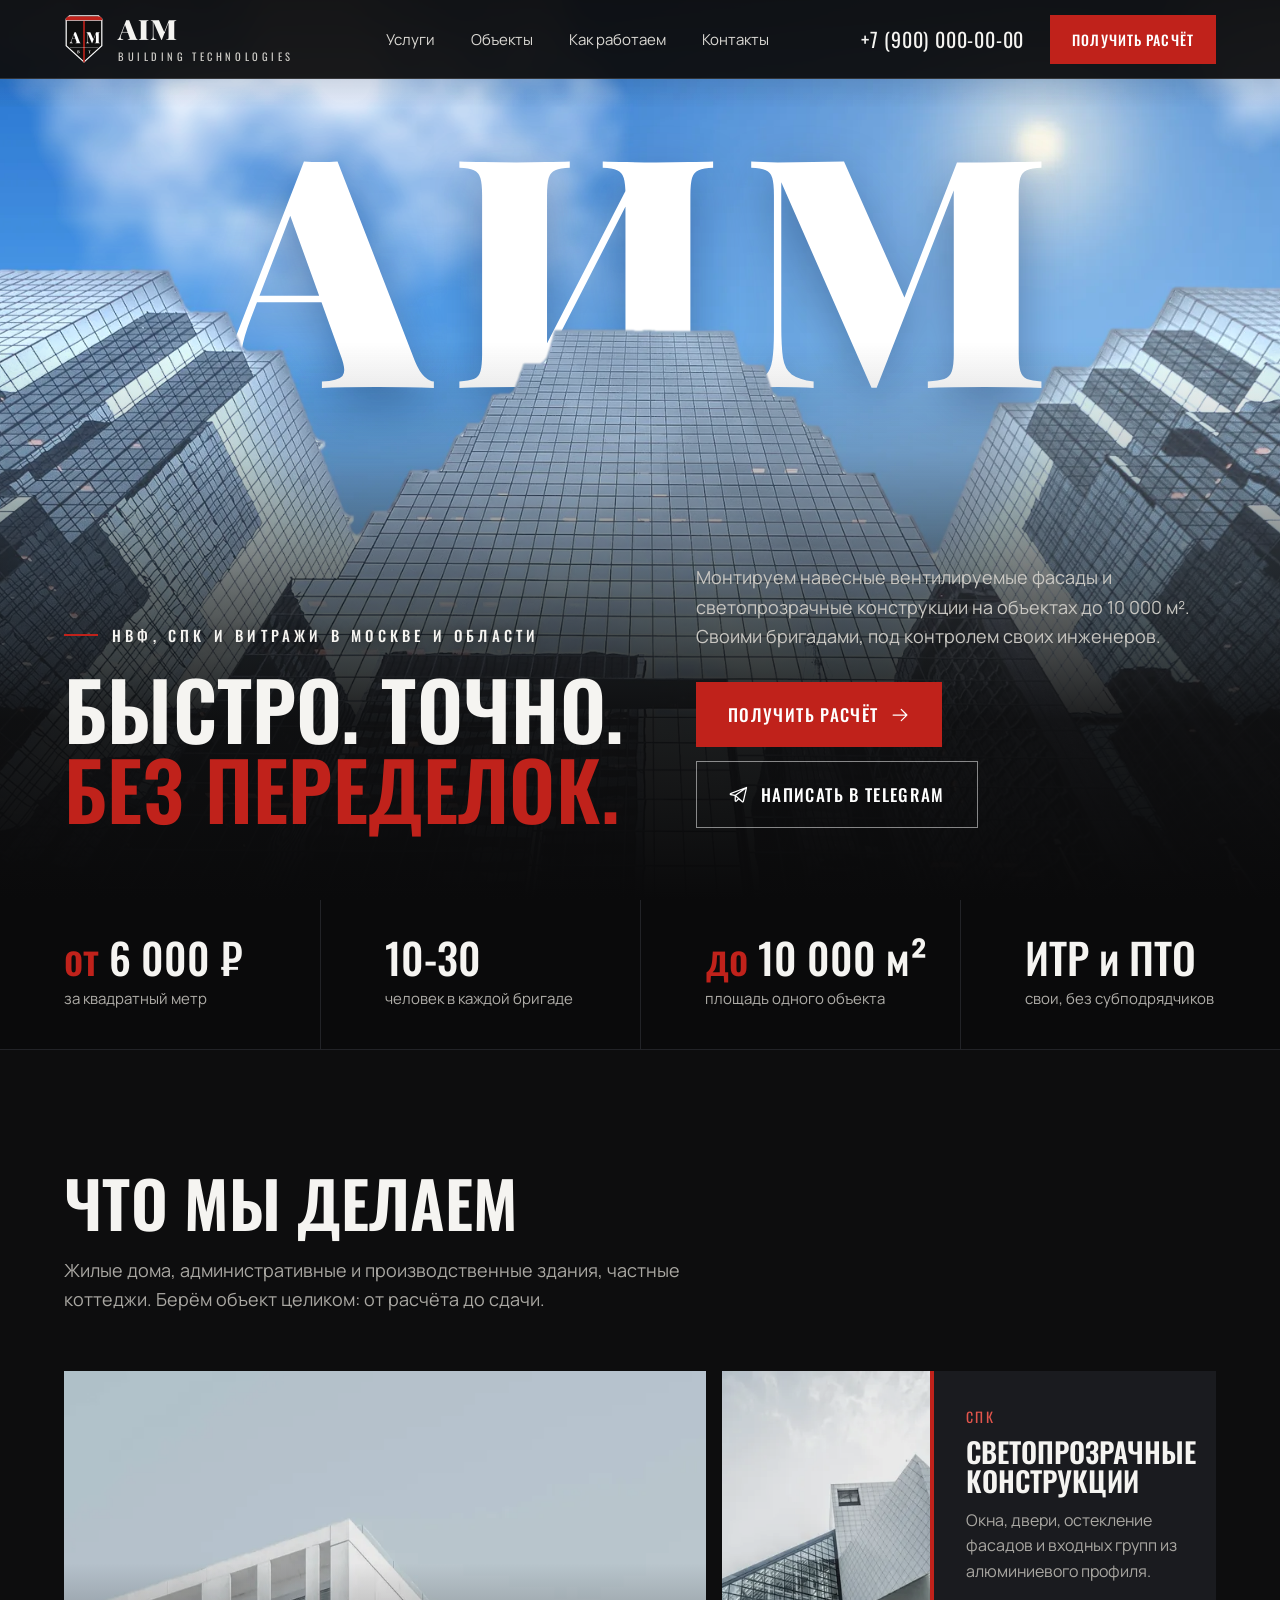
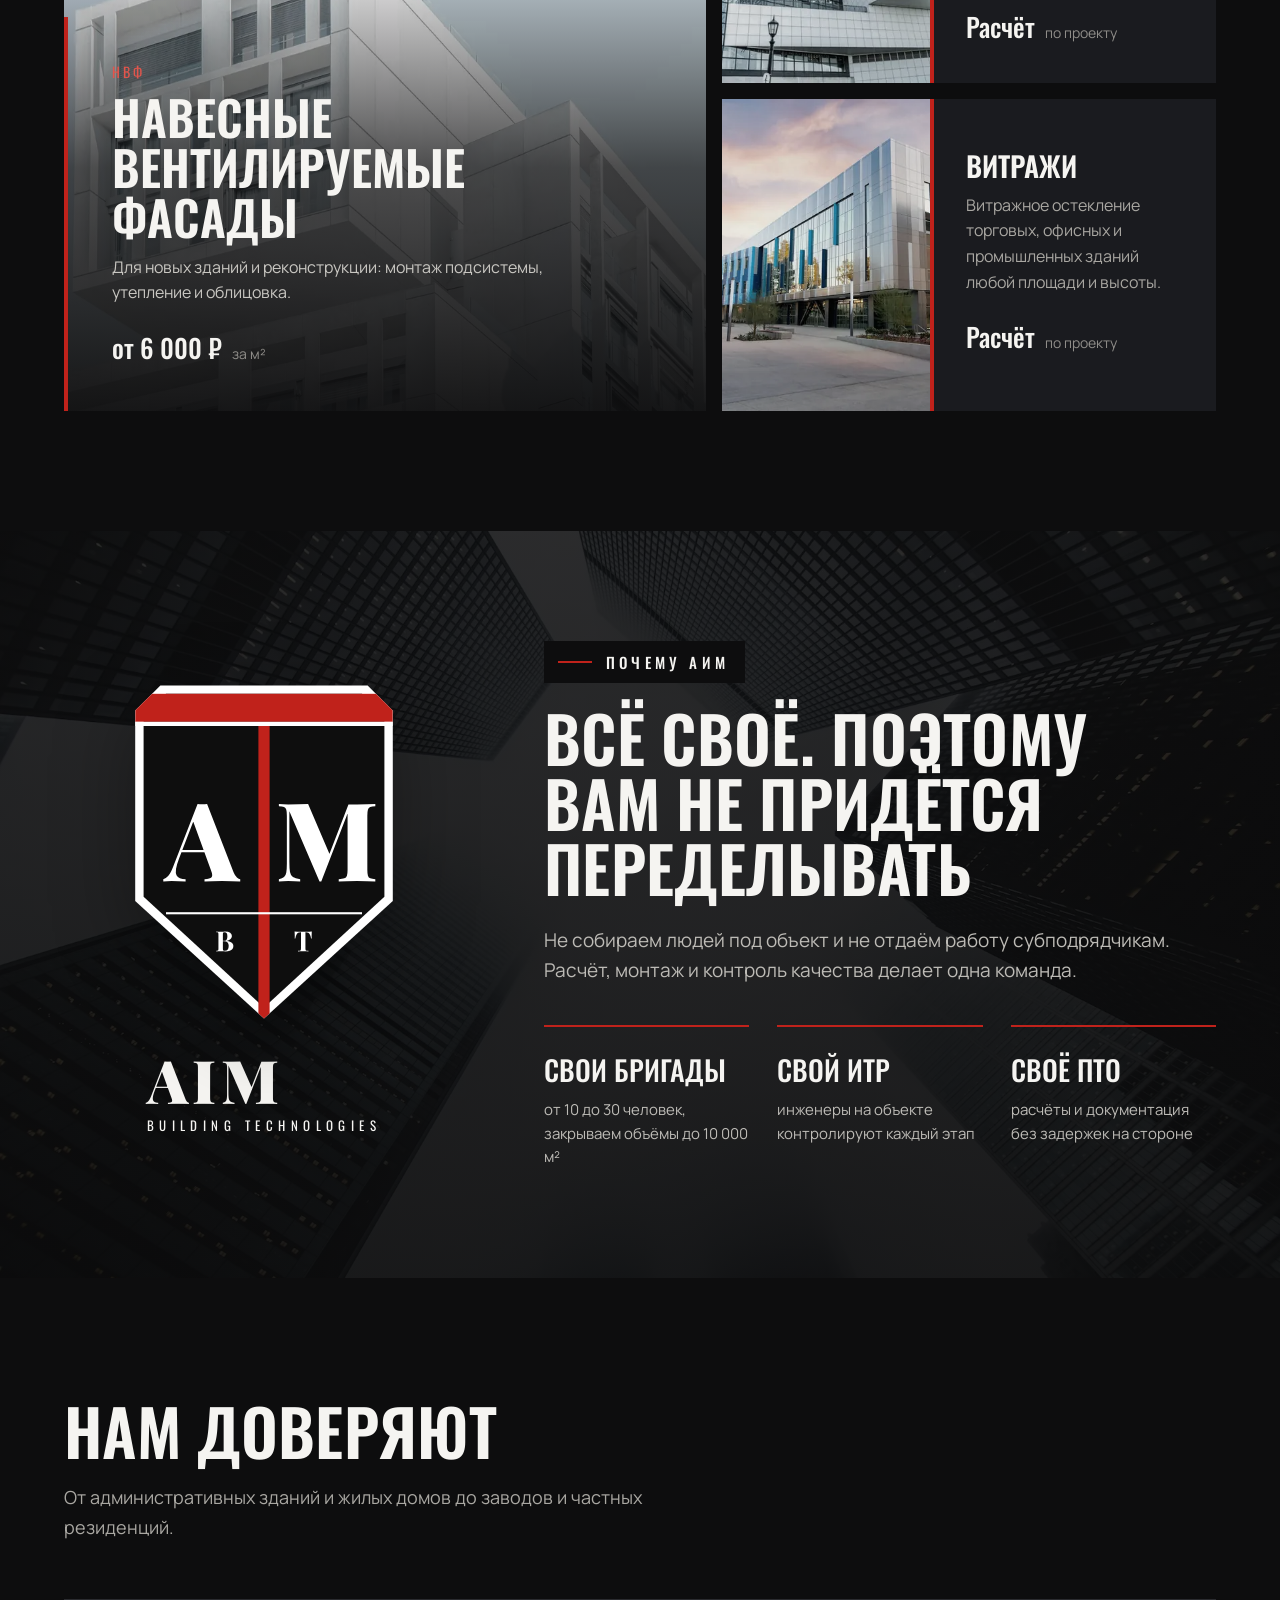
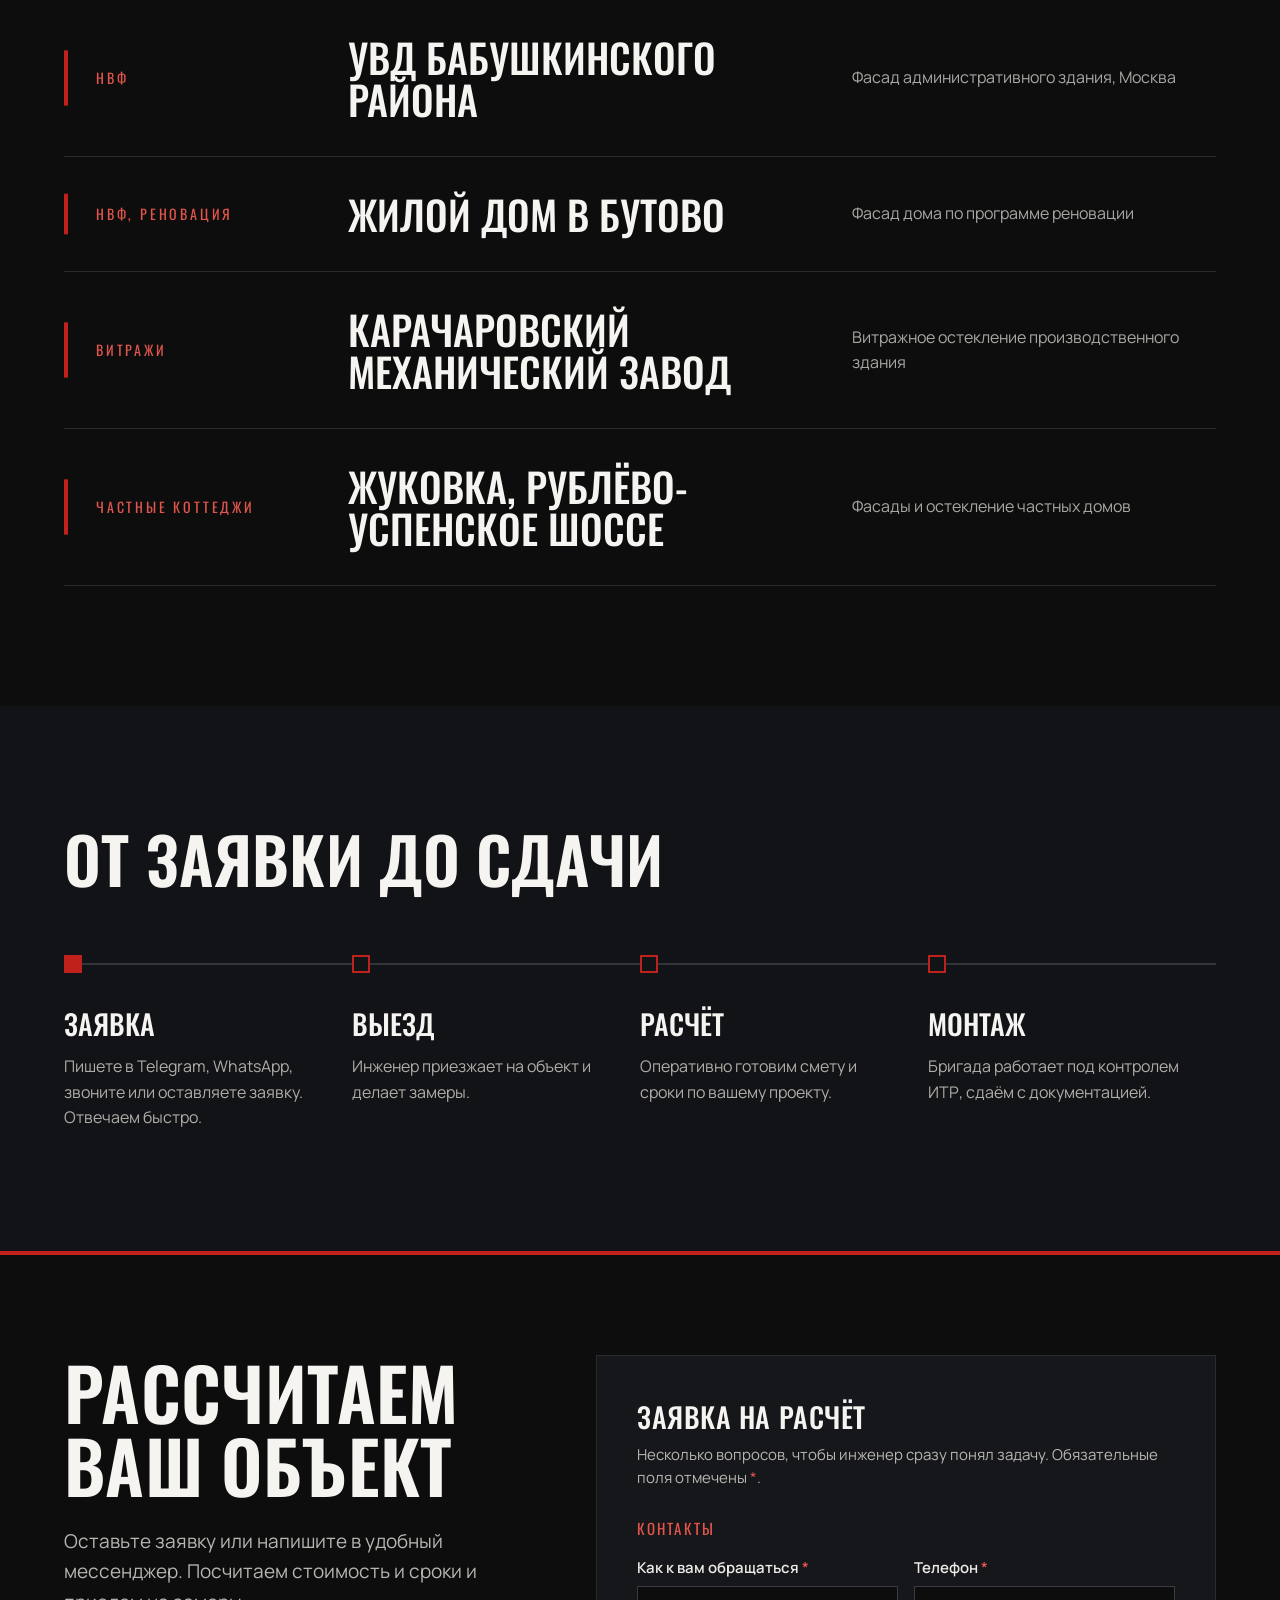
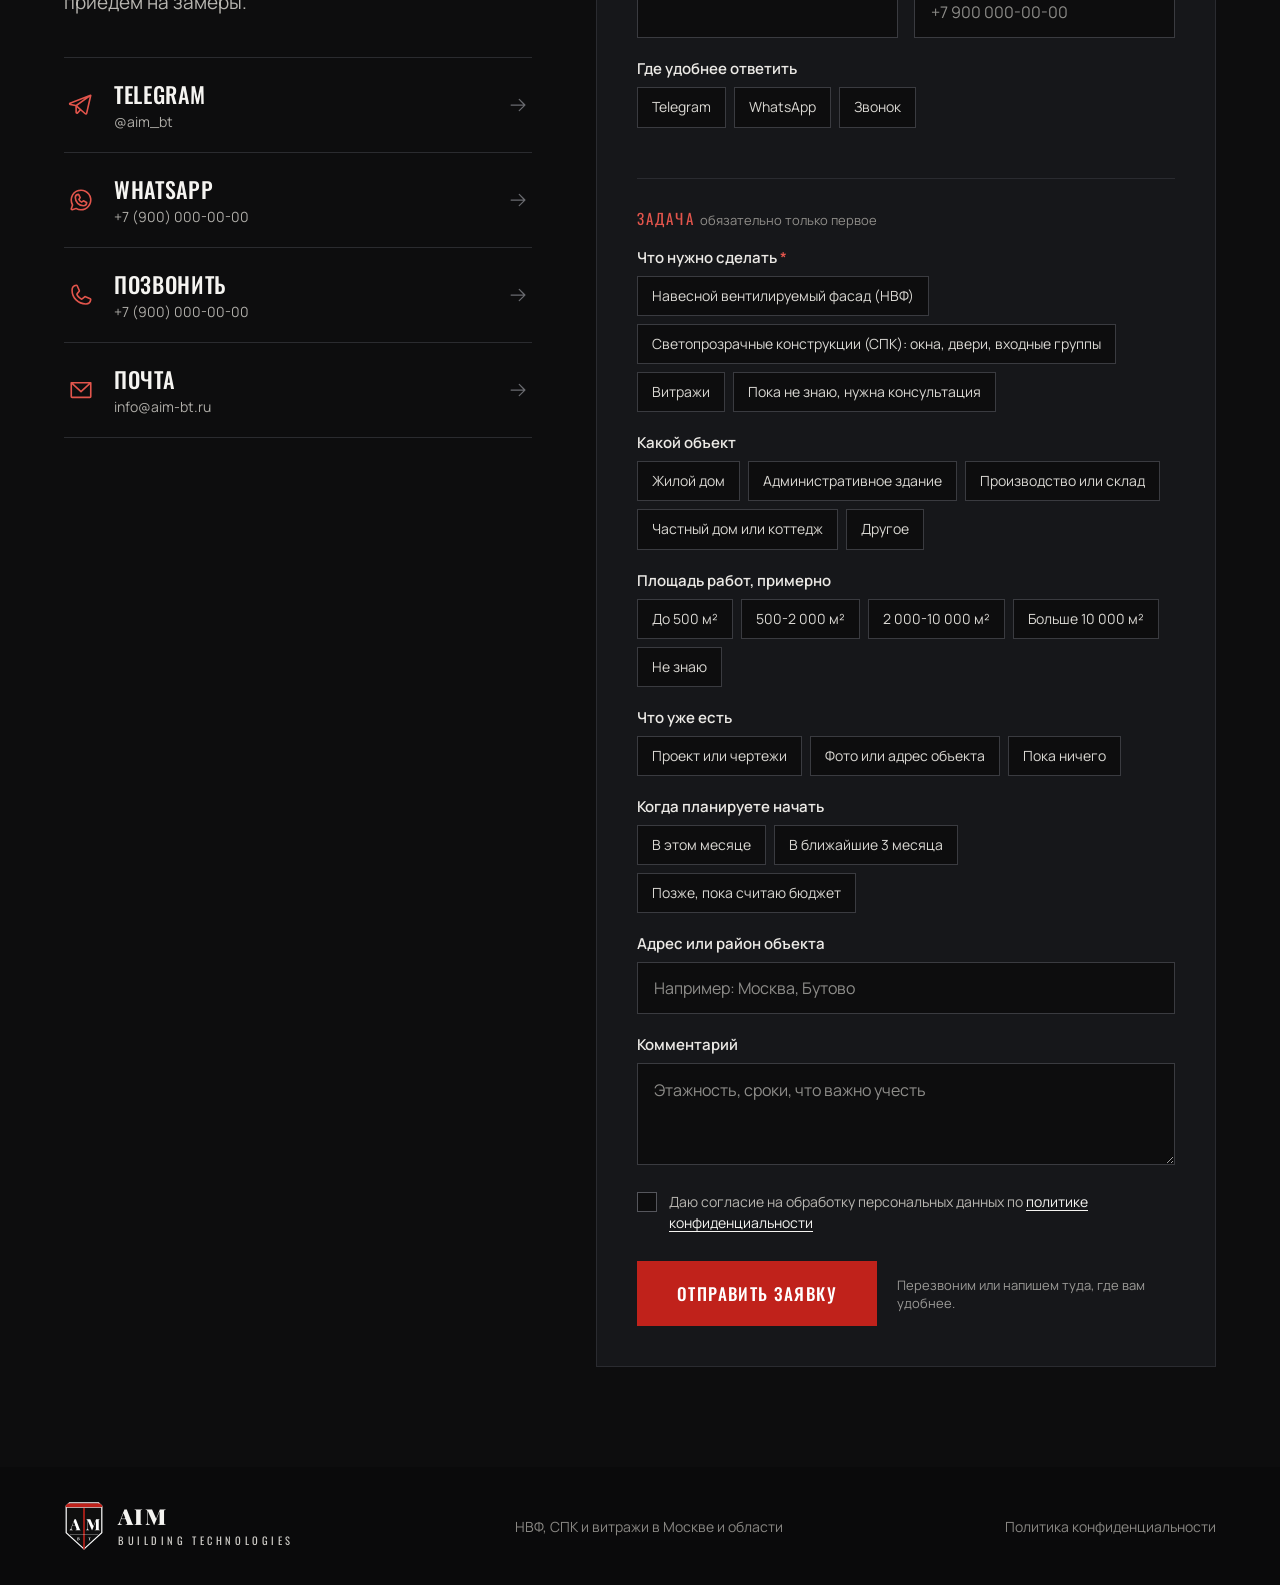
==== commit 35ec4086: "Демо-копия сайта 2026-11-02 21:10" ====
--- a/index.html
+++ b/index.html
@@ -5,8 +5,8 @@
 <meta name="viewport" content="width=device-width, initial-scale=1, viewport-fit=cover">
 <!-- Контакты и настройки формы: в файле config.js -->
 <script src="config.js"></script>
-<title>AIM Building Technologies: фасады, СПК и витражи в Москве</title>
-<meta name="description" content="Монтаж фасадов, светопрозрачных конструкций и витражей в Москве и области. Свои бригады, ИТР и ПТО, без субподрядчиков. От 6 000 ₽ за м². Оперативный расчёт и выезд на объект.">
+<title>АИМ: навесные фасады, светопрозрачные конструкции и витражи в Москве</title>
+<meta name="description" content="АИМ: монтаж навесных вентилируемых фасадов (НВФ), светопрозрачных конструкций (СПК) и витражей в Москве и области. Свои бригады, ИТР и ПТО, без субподрядчиков. От 6 000 ₽ за м². Оперативный расчёт и выезд на объект.">
 <meta name="robots" content="noindex, nofollow">
 <meta name="theme-color" content="#0D0D0E">
 <meta name="format-detection" content="telephone=no">
@@ -17,14 +17,14 @@
 <!-- <link rel="canonical" href="https://YOUR-DOMAIN.ru/"> -->
 <meta property="og:type" content="website">
 <meta property="og:locale" content="ru_RU">
-<meta property="og:site_name" content="AIM Building Technologies">
-<meta property="og:title" content="AIM Building Technologies: фасады, СПК и витражи в Москве">
+<meta property="og:site_name" content="АИМ">
+<meta property="og:title" content="АИМ: навесные фасады, СПК и витражи в Москве">
 <meta property="og:description" content="Быстро. Точно. Без переделок. Свои бригады, ИТР и ПТО, объекты до 10 000 м². От 6 000 ₽ за м².">
 <meta property="og:url" content="https://YOUR-DOMAIN.ru/">
 <meta property="og:image" content="https://YOUR-DOMAIN.ru/img/og-image.jpg">
 <meta property="og:image:width" content="1200">
 <meta property="og:image:height" content="630">
-<meta property="og:image:alt" content="AIM Building Technologies: фасады, СПК и витражи">
+<meta property="og:image:alt" content="АИМ: навесные вентилируемые фасады, светопрозрачные конструкции и витражи">
 <meta name="twitter:card" content="summary_large_image">
 
 <link rel="icon" href="favicon.ico" sizes="48x48">
@@ -42,8 +42,9 @@
   "@context": "https://schema.org",
   "@type": "GeneralContractor",
   "@id": "https://YOUR-DOMAIN.ru/#company",
-  "name": "AIM Building Technologies",
-  "description": "Монтаж фасадов, светопрозрачных конструкций (СПК) и витражей в Москве и Московской области. Свои бригады от 10 до 30 человек, свой ИТР и ПТО, без субподрядчиков.",
+  "name": "АИМ",
+  "alternateName": "AIM Building Technologies",
+  "description": "Монтаж навесных вентилируемых фасадов (НВФ), светопрозрачных конструкций (СПК) и витражей в Москве и Московской области. Свои бригады от 10 до 30 человек, свой ИТР и ПТО, без субподрядчиков.",
   "url": "https://YOUR-DOMAIN.ru/",
   "logo": "https://YOUR-DOMAIN.ru/img/icon-512.png",
   "image": "https://YOUR-DOMAIN.ru/img/og-image.jpg",
@@ -61,7 +62,7 @@
     "@type": "OfferCatalog",
     "name": "Услуги",
     "itemListElement": [
-      {"@type": "Offer", "itemOffered": {"@type": "Service", "name": "Монтаж навесных фасадов", "areaServed": "Москва и Московская область"},
+      {"@type": "Offer", "itemOffered": {"@type": "Service", "name": "Навесные вентилируемые фасады (НВФ)", "areaServed": "Москва и Московская область"},
        "priceSpecification": {"@type": "UnitPriceSpecification", "minPrice": 6000, "priceCurrency": "RUB", "unitText": "м²"}},
       {"@type": "Offer", "itemOffered": {"@type": "Service", "name": "Светопрозрачные конструкции (СПК)", "areaServed": "Москва и Московская область"}},
       {"@type": "Offer", "itemOffered": {"@type": "Service", "name": "Витражное остекление", "areaServed": "Москва и Московская область"}}
@@ -116,6 +117,9 @@
 
 /* ---------- шапка ---------- */
 .hdr{position:fixed;left:0;right:0;top:0;z-index:20;display:flex;align-items:center;justify-content:space-between;gap:24px;padding:22px var(--pad);border-bottom:1px solid rgba(255,255,255,.14);transition:background-color .3s,padding .3s}
+/* пока шапка прозрачная и под ней светлое небо: тень для читаемости текста */
+.hdr:not(.fix):not(.open) .brand div,.hdr:not(.fix):not(.open) .nav,.hdr:not(.fix):not(.open) .tel{text-shadow:0 1px 10px rgba(5,20,45,.55)}
+.hdr:not(.fix):not(.open) .brand span{color:#F5F4F1}
 .hdr.fix,.hdr.open{background:rgba(13,13,14,.94);-webkit-backdrop-filter:blur(8px);backdrop-filter:blur(8px);padding-top:14px;padding-bottom:14px}
 .brand{display:flex;align-items:center;gap:14px;flex:none}
 .brand img{width:40px;height:50px}
@@ -142,12 +146,13 @@
 .stage{position:absolute;top:0;left:-15%;width:130%;aspect-ratio:2800/1866}
 .stage img{position:absolute;inset:0;width:100%;height:100%}
 /* Облака: полоса неба (кадр + зеркальная копия), бесконечно плывёт влево и плавно растворяется книзу */
-.clouds{position:absolute;top:0;left:0;width:400%;height:36%;background:url(img/clouds-band-2800.jpg) repeat-x 0 0/50% 100%;background-image:image-set(url(img/clouds-band-2800.webp) type("image/webp"),url(img/clouds-band-2800.jpg) type("image/jpeg"));-webkit-mask-image:linear-gradient(to bottom,#000 55%,transparent);mask-image:linear-gradient(to bottom,#000 55%,transparent)}
-@media (max-width:767px){.clouds{background-image:url(img/clouds-band-1400.jpg);background-image:image-set(url(img/clouds-band-1400.webp) type("image/webp"),url(img/clouds-band-1400.jpg) type("image/jpeg"))}}
-.bigword{position:absolute;left:0;right:0;top:4.861cqw;text-align:center;font-family:var(--play);font-weight:900;font-size:min(27.778cqw,560px);line-height:1;letter-spacing:.06em;color:#fff;text-shadow:0 20px 60px rgba(0,0,0,.25);pointer-events:none;user-select:none}
+.clouds{position:absolute;top:0;left:0;width:400%;height:36%;background:url(img/clouds-band-2800.png) repeat-x 0 0/50% 100%;background-image:image-set(url(img/clouds-band-2800.webp) type("image/webp"),url(img/clouds-band-2800.png) type("image/png"));-webkit-mask-image:linear-gradient(to bottom,#000 55%,transparent);mask-image:linear-gradient(to bottom,#000 55%,transparent)}
+@media (max-width:767px){.clouds{background-image:url(img/clouds-band-1400.png);background-image:image-set(url(img/clouds-band-1400.webp) type("image/webp"),url(img/clouds-band-1400.png) type("image/png"))}}
+.bigword{position:absolute;left:0;right:0;top:7.4cqw;text-align:center;font-family:var(--play);font-weight:900;font-size:min(25cqw,504px);line-height:1;letter-spacing:.06em;color:#fff;text-shadow:0 18px 50px rgba(8,30,70,.35);pointer-events:none;user-select:none}
 .bigword .bw{display:inline-block}
 .bigword{will-change:transform}
-.shade{position:absolute;inset:0;background:linear-gradient(to bottom,rgba(13,13,14,.55) 0%,rgba(13,13,14,0) 14%),linear-gradient(to top,rgba(10,10,11,1) 0%,rgba(10,10,11,.95) 24%,rgba(10,10,11,.7) 42%,rgba(10,10,11,.25) 60%,rgba(10,10,11,0) 76%)}
+/* затемнение под светлое небо: сверху лёгкое (для шапки), снизу плотное (для текста) */
+.shade{position:absolute;inset:0;background:linear-gradient(to bottom,rgba(13,13,14,.35) 0%,rgba(13,13,14,0) 12%),linear-gradient(to top,rgba(10,10,11,1) 0%,rgba(10,10,11,.92) 20%,rgba(10,10,11,.62) 34%,rgba(10,10,11,.18) 50%,rgba(10,10,11,0) 62%)}
 .hero .in{position:absolute;left:var(--pad);right:var(--pad);bottom:72px;display:grid;grid-template-columns:minmax(0,1fr) var(--hr);gap:var(--hg);align-items:end}
 .hero .eyebrow{color:#F5F4F1;text-shadow:0 1px 12px rgba(0,0,0,.6)}
 h1{font-family:var(--osw);font-weight:600;font-size:min(92px,(100cqw - var(--hr) - var(--hg) - 2 * var(--pad)) / 7.1);line-height:1;text-transform:uppercase;margin:0;letter-spacing:.005em;white-space:nowrap}
@@ -176,6 +181,8 @@
 .tile:hover img{transform:scale(1.05);filter:saturate(.95) brightness(1)}
 .tile h3{font-family:var(--osw);font-weight:600;font-size:34px;text-transform:uppercase;margin:0 0 12px;line-height:1.05}
 .tile p{margin:0;font-size:16px;line-height:1.6;color:var(--mut);max-width:44ch}
+abbr[title]{text-decoration:none;cursor:help}
+.tile .ab{display:block;font-family:var(--osw);font-size:14px;letter-spacing:.2em;text-transform:uppercase;color:var(--r-txt);margin-bottom:10px}
 .tile .pr{display:flex;align-items:baseline;gap:10px;margin-top:22px}
 .tile .pr b{font-family:var(--osw);font-weight:500;font-size:26px}
 .tile .pr span{font-size:14px;color:#8F8D89}
@@ -186,6 +193,7 @@
 .tile.big h3{font-size:48px}
 .tile.big p{color:#C9C7C2}
 .tile.sm{display:grid;grid-template-columns:42% 1fr}
+.tile.sm h3{font-size:28px}
 .tile.sm .t{padding:32px 32px 34px;border-left:4px solid var(--r);display:flex;flex-direction:column;justify-content:center}
 
 /* ---------- почему AIM ---------- */
@@ -284,8 +292,8 @@
  .sec{padding:96px var(--pad)}
  .hero{--k:1.5;height:auto;padding:calc(var(--k) * 44%) 0 0}
  .stage{width:calc(var(--k) * 100%);left:calc((1 - var(--k)) * 50%)}
- .bigword{top:11cqw;font-size:31cqw}
- .shade{bottom:auto;height:calc(var(--k) * 66.64cqw);background:linear-gradient(to bottom,rgba(13,13,14,.55) 0%,rgba(13,13,14,0) 16%),linear-gradient(to top,rgba(10,10,11,1) 0%,rgba(10,10,11,.92) 22%,rgba(10,10,11,.6) 40%,rgba(10,10,11,0) 62%)}
+ .bigword{top:15cqw;font-size:26cqw}
+ .shade{bottom:auto;height:calc(var(--k) * 66.64cqw);background:linear-gradient(to bottom,rgba(13,13,14,.35) 0%,rgba(13,13,14,0) 14%),linear-gradient(to top,rgba(10,10,11,1) 0%,rgba(10,10,11,.9) 20%,rgba(10,10,11,.5) 36%,rgba(10,10,11,0) 56%)}
  .hero .in{position:relative;left:auto;right:auto;bottom:auto;display:block;padding:0 var(--pad) 56px}
  h1{font-size:clamp(46px,9vw,80px);margin-bottom:28px}
  .facts{grid-template-columns:1fr 1fr}
@@ -323,8 +331,8 @@
  .hero .eyebrow{font-size:12px;letter-spacing:.12em}
  .eyebrow::before{width:26px}
  .hero{--k:1.8;padding-top:calc(var(--k) * 43%)}
- .bigword{top:10cqw;font-size:36cqw}
- .shade{background:linear-gradient(to bottom,rgba(13,13,14,.6) 0%,rgba(13,13,14,0) 18%),linear-gradient(to top,rgba(10,10,11,1) 0%,rgba(10,10,11,.9) 24%,rgba(10,10,11,.55) 42%,rgba(10,10,11,0) 64%)}
+ .bigword{top:17cqw;font-size:29cqw}
+ .shade{background:linear-gradient(to bottom,rgba(13,13,14,.4) 0%,rgba(13,13,14,0) 16%),linear-gradient(to top,rgba(10,10,11,1) 0%,rgba(10,10,11,.88) 20%,rgba(10,10,11,.45) 38%,rgba(10,10,11,0) 58%)}
  .hero .in{padding-bottom:40px}
  h1{font-size:clamp(40px,12.4vw,56px);margin-bottom:20px}
  .hero .lead{font-size:16px;margin-bottom:24px}
@@ -375,8 +383,8 @@
 <body>
 
 <header class="hdr" id="top">
- <a class="brand" href="#top" data-top aria-label="AIM Building Technologies, наверх">
-  <img src="img/aim-emblem.svg" width="40" height="50" alt="Эмблема AIM Building Technologies">
+ <a class="brand" href="#top" data-top aria-label="АИМ, наверх">
+  <img src="img/aim-emblem.svg" width="40" height="50" alt="Эмблема АИМ">
   <div><b>AIM</b><span>BUILDING TECHNOLOGIES</span></div>
  </a>
  <nav class="nav" aria-label="Основное меню"><a href="#services">Услуги</a><a href="#objects">Объекты</a><a href="#process">Как работаем</a><a href="#contacts">Контакты</a></nav>
@@ -400,7 +408,7 @@
    <img src="img/hero-bg-1400.jpg" sizes="(max-width:767px) 120vw, (max-width:1023px) 150vw, 130vw" srcset="img/hero-bg-800.jpg 800w, img/hero-bg-1400.jpg 1400w, img/hero-bg-2000.jpg 2000w, img/hero-bg-2800.jpg 2800w" width="2800" height="1866" alt="Облачное небо над небоскрёбами" fetchpriority="high">
   </picture>
   <div class="clouds" aria-hidden="true"></div>
-  <div class="bigword" aria-hidden="true"><span class="bw">AIM</span></div>
+  <div class="bigword" aria-hidden="true"><span class="bw">АИМ</span></div>
   <picture>
    <source type="image/webp" sizes="(max-width:767px) 120vw, (max-width:1023px) 150vw, 130vw" srcset="img/hero-fg-800.webp 800w, img/hero-fg-1400.webp 1400w, img/hero-fg-2000.webp 2000w, img/hero-fg-2800.webp 2800w">
    <img src="img/hero-fg-1400.png" sizes="(max-width:767px) 120vw, (max-width:1023px) 150vw, 130vw" srcset="img/hero-fg-800.png 800w, img/hero-fg-1400.png 1400w, img/hero-fg-2000.png 2000w" width="2800" height="1866" alt="Стеклянные небоскрёбы, вид снизу" fetchpriority="high">
@@ -408,9 +416,9 @@
  </div>
  <div class="shade"></div>
  <div class="in">
-  <div><div class="eyebrow">Фасады, СПК и витражи в Москве и области</div><h1 id="h1">Быстро. Точно.<br><span>Без переделок.</span></h1></div>
+  <div><div class="eyebrow"><span><abbr title="навесной вентилируемый фасад">НВФ</abbr>, <abbr title="светопрозрачные конструкции">СПК</abbr> и витражи в Москве и области</span></div><h1 id="h1">Быстро. Точно.<br><span>Без переделок.</span></h1></div>
   <div>
-   <p class="lead">Монтируем фасады и светопрозрачные конструкции на объектах до 10&nbsp;000 м². Своими бригадами, под контролем своих инженеров.</p>
+   <p class="lead">Монтируем навесные вентилируемые фасады и светопрозрачные конструкции на объектах до 10&nbsp;000 м². Своими бригадами, под контролем своих инженеров.</p>
    <div class="ctas">
     <a class="btn" href="#contacts">Получить расчёт<svg class="ic mv" aria-hidden="true"><use href="img/icons.svg#arrow"/></svg></a>
     <a class="btn o" href="https://t.me/ЗАГЛУШКА" data-href="telegram" target="_blank" rel="noopener"><svg class="ic" aria-hidden="true"><use href="img/icons.svg#tg"/></svg>Написать в Telegram</a>
@@ -433,16 +441,16 @@
   <article class="tile big" data-reveal>
    <picture>
     <source type="image/webp" sizes="(max-width:1023px) 100vw, 56vw" srcset="img/facades-600.webp 600w, img/facades-900.webp 900w, img/facades-1200.webp 1200w">
-    <img src="img/facades-900.jpg" sizes="(max-width:1023px) 100vw, 56vw" srcset="img/facades-600.jpg 600w, img/facades-900.jpg 900w, img/facades-1200.jpg 1200w" width="1200" height="1699" loading="lazy" decoding="async" alt="Белый фасад современного жилого здания" style="object-position:center 30%">
+    <img src="img/facades-900.jpg" sizes="(max-width:1023px) 100vw, 56vw" srcset="img/facades-600.jpg 600w, img/facades-900.jpg 900w, img/facades-1200.jpg 1200w" width="1200" height="1699" loading="lazy" decoding="async" alt="Навесной вентилируемый фасад современного жилого здания" style="object-position:center 30%">
    </picture>
-   <div class="t"><h3>Фасады</h3><p>Навесные фасадные системы для новых зданий и реконструкции: монтаж подсистемы, утепление и облицовка.</p><div class="pr"><b>от 6&nbsp;000 ₽</b><span>за м²</span></div></div>
+   <div class="t"><span class="ab"><abbr title="навесной вентилируемый фасад">НВФ</abbr></span><h3>Навесные вентилируемые фасады</h3><p>Для новых зданий и реконструкции: монтаж подсистемы, утепление и облицовка.</p><div class="pr"><b>от 6&nbsp;000 ₽</b><span>за м²</span></div></div>
   </article>
   <article class="tile sm" data-reveal style="--i:1">
    <div class="p"><picture>
     <source type="image/webp" sizes="(max-width:767px) 100vw, 20vw" srcset="img/spk-600.webp 600w, img/spk-900.webp 900w">
     <img src="img/spk-600.jpg" sizes="(max-width:767px) 100vw, 20vw" srcset="img/spk-600.jpg 600w, img/spk-900.jpg 900w" width="900" height="600" loading="lazy" decoding="async" alt="Светопрозрачная конструкция из стекла и алюминиевого профиля">
    </picture></div>
-   <div class="t"><h3>СПК</h3><p>Окна, двери, остекление фасадов и входных групп из алюминиевого профиля.</p><div class="pr"><b>Расчёт</b><span>по проекту</span></div></div>
+   <div class="t"><span class="ab"><abbr title="светопрозрачные конструкции">СПК</abbr></span><h3>Светопрозрачные конструкции</h3><p>Окна, двери, остекление фасадов и входных групп из алюминиевого профиля.</p><div class="pr"><b>Расчёт</b><span>по проекту</span></div></div>
   </article>
   <article class="tile sm" data-reveal style="--i:2">
    <div class="p"><picture>
@@ -460,11 +468,11 @@
   <img src="img/fog-1800.jpg" sizes="100vw" srcset="img/fog-1000.jpg 1000w, img/fog-1800.jpg 1800w" width="1800" height="1200" loading="lazy" decoding="async" alt="Небоскрёбы в тумане">
  </picture>
  <div class="emb" data-reveal>
-  <img src="img/aim-emblem.svg" width="280" height="350" loading="lazy" alt="Эмблема AIM Building Technologies: щит с буквами A, M, B, T">
+  <img src="img/aim-emblem.svg" width="280" height="350" loading="lazy" alt="Эмблема АИМ: щит с буквами A, M, B, T">
   <div class="wm" aria-hidden="true">AIM<small>BUILDING TECHNOLOGIES</small></div>
  </div>
  <div>
-  <div class="eyebrow" data-reveal>Почему AIM</div>
+  <div class="eyebrow" data-reveal>Почему АИМ</div>
   <h2 class="h2" id="why-h" data-reveal style="--i:1">Всё своё. Поэтому вам не придётся переделывать</h2>
   <p class="l" data-reveal style="--i:2">Не собираем людей под объект и не отдаём работу субподрядчикам. Расчёт, монтаж и контроль качества делает одна команда.</p>
   <div class="three">
@@ -487,11 +495,11 @@
  <ul class="olist">
   <li class="orow" data-reveal>
    <picture class="ob-ph"><source type="image/webp" srcset="img/hero-bg-800.webp"><img src="img/hero-bg-800.jpg" loading="lazy" decoding="async" alt="Фасад здания УВД Бабушкинского района"></picture>
-   <span class="tp">Фасад</span><h3>УВД Бабушкинского района</h3><p>Фасад административного здания, Москва</p>
+   <span class="tp">НВФ</span><h3>УВД Бабушкинского района</h3><p>Фасад административного здания, Москва</p>
   </li>
   <li class="orow" data-reveal>
    <picture class="ob-ph"><source type="image/webp" srcset="img/hero-bg-800.webp"><img src="img/hero-bg-800.jpg" loading="lazy" decoding="async" alt="Жилой дом по программе реновации в Бутово"></picture>
-   <span class="tp">Фасад, реновация</span><h3>Жилой дом в Бутово</h3><p>Фасад дома по программе реновации</p>
+   <span class="tp">НВФ, реновация</span><h3>Жилой дом в Бутово</h3><p>Фасад дома по программе реновации</p>
   </li>
   <li class="orow" data-reveal>
    <picture class="ob-ph"><source type="image/webp" srcset="img/hero-bg-800.webp"><img src="img/hero-bg-800.jpg" loading="lazy" decoding="async" alt="Витражи Карачаровского механического завода"></picture>
@@ -564,8 +572,8 @@
     <div class="f" data-f="work" role="group" aria-labelledby="lf-work-l" aria-describedby="lf-work-e">
      <span class="lbl" id="lf-work-l">Что нужно сделать <i aria-hidden="true">*</i></span>
      <div class="chips">
-      <label class="chip"><input type="checkbox" name="work" value="Фасад"><span>Фасад</span></label>
-      <label class="chip"><input type="checkbox" name="work" value="СПК: окна, двери, входные группы"><span>Окна, двери, входные группы (СПК)</span></label>
+      <label class="chip"><input type="checkbox" name="work" value="НВФ: навесной вентилируемый фасад"><span>Навесной вентилируемый фасад (НВФ)</span></label>
+      <label class="chip"><input type="checkbox" name="work" value="СПК: светопрозрачные конструкции"><span>Светопрозрачные конструкции (СПК): окна, двери, входные группы</span></label>
       <label class="chip"><input type="checkbox" name="work" value="Витражи"><span>Витражи</span></label>
       <label class="chip"><input type="checkbox" name="work" value="Нужна консультация"><span>Пока не знаю, нужна консультация</span></label>
      </div>
@@ -653,8 +661,8 @@
 </main>
 
 <footer>
- <div class="brand"><img src="img/aim-emblem.svg" width="40" height="50" loading="lazy" alt="Эмблема AIM Building Technologies"><div><b>AIM</b><span>BUILDING TECHNOLOGIES</span></div></div>
- <span>Фасады, СПК и витражи в Москве и области</span>
+ <div class="brand"><img src="img/aim-emblem.svg" width="40" height="50" loading="lazy" alt="Эмблема АИМ"><div><b>AIM</b><span>BUILDING TECHNOLOGIES</span></div></div>
+ <span><abbr title="навесной вентилируемый фасад">НВФ</abbr>, <abbr title="светопрозрачные конструкции">СПК</abbr> и витражи в Москве и области</span>
  <a href="privacy.html">Политика конфиденциальности</a>
 </footer>
 
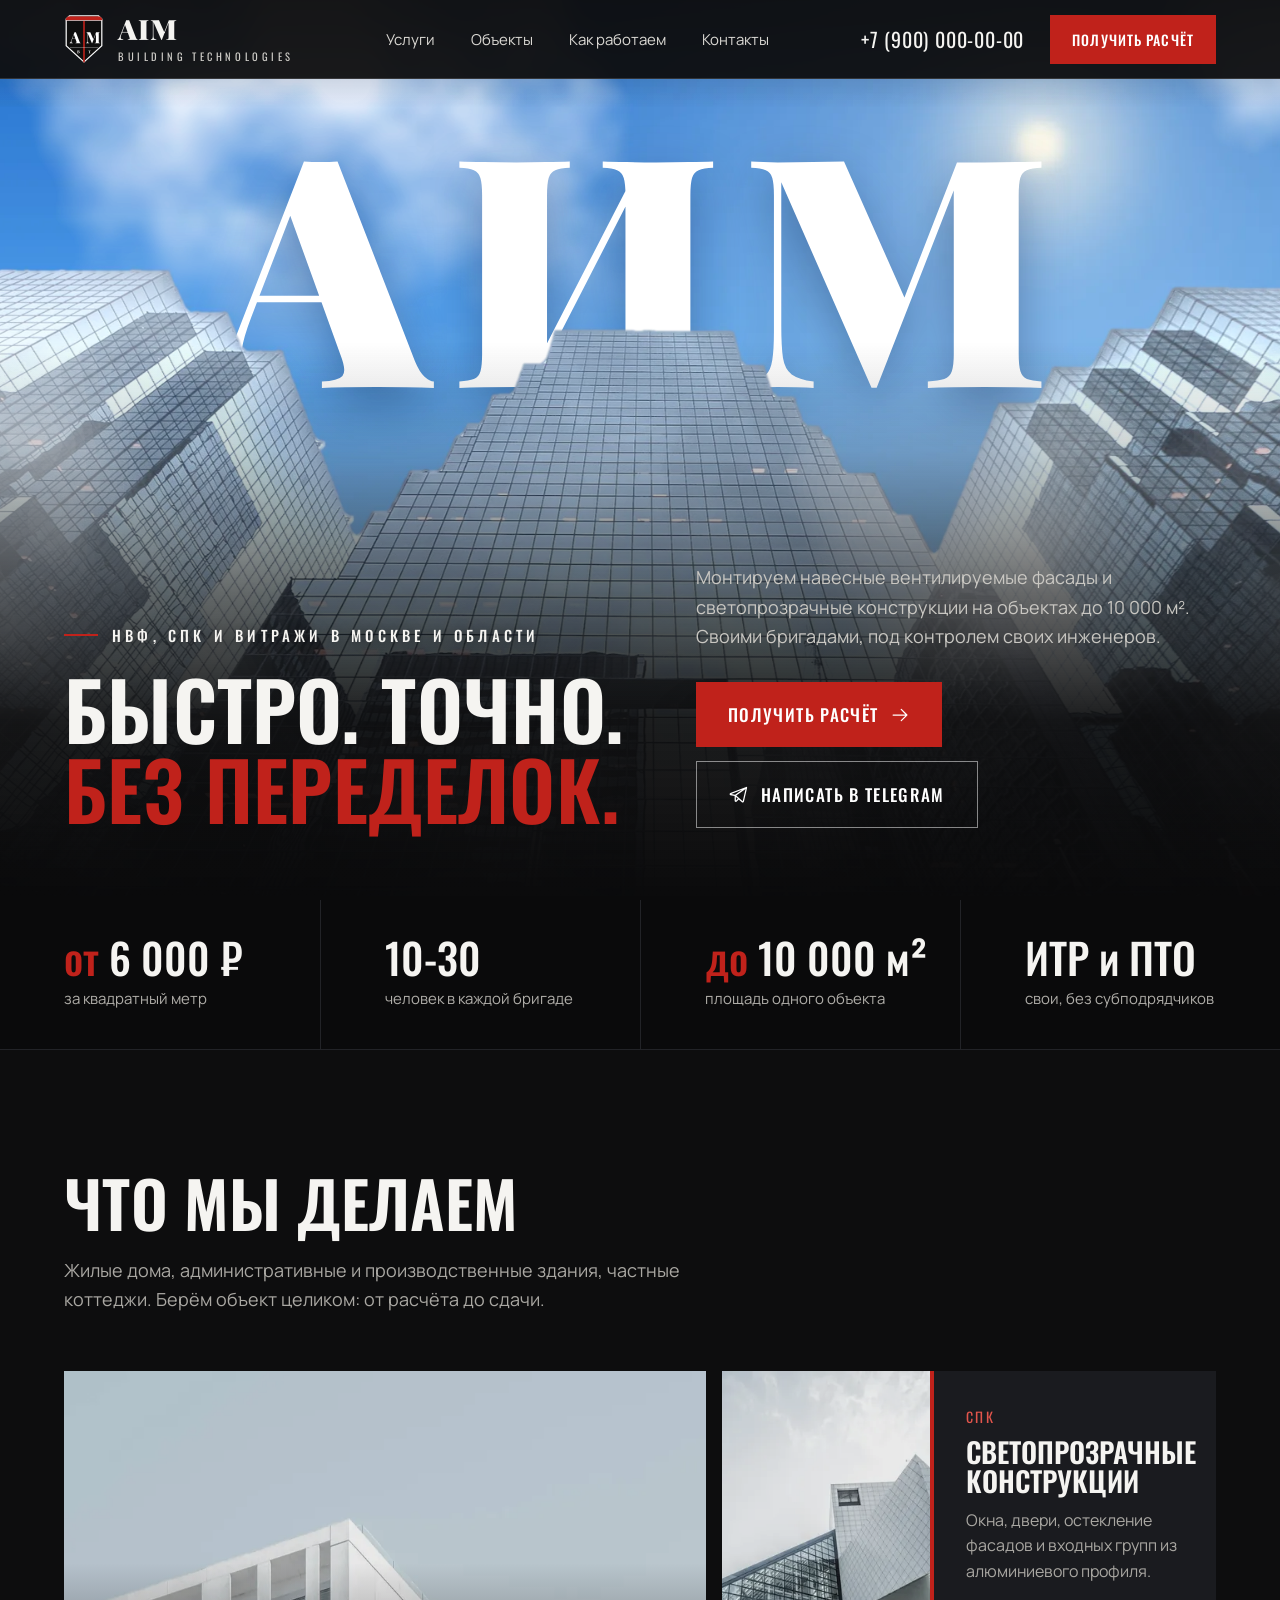
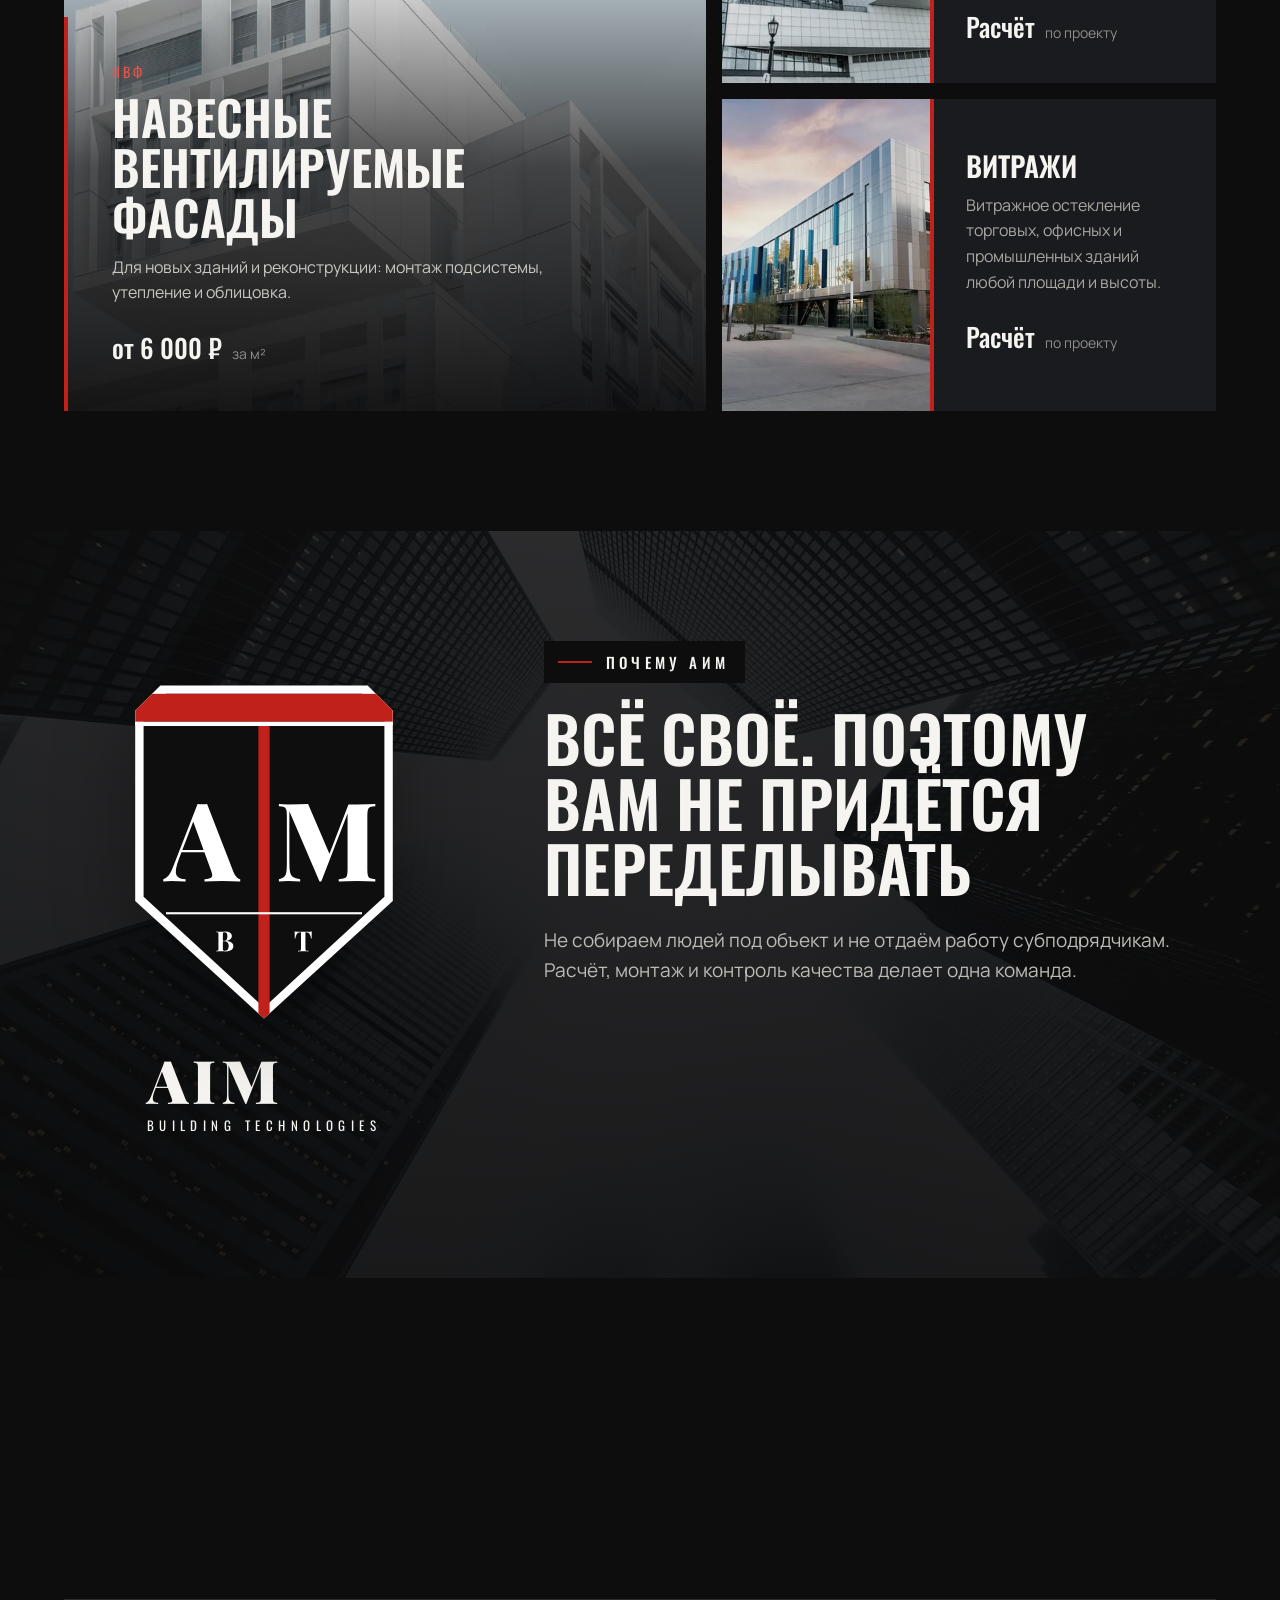
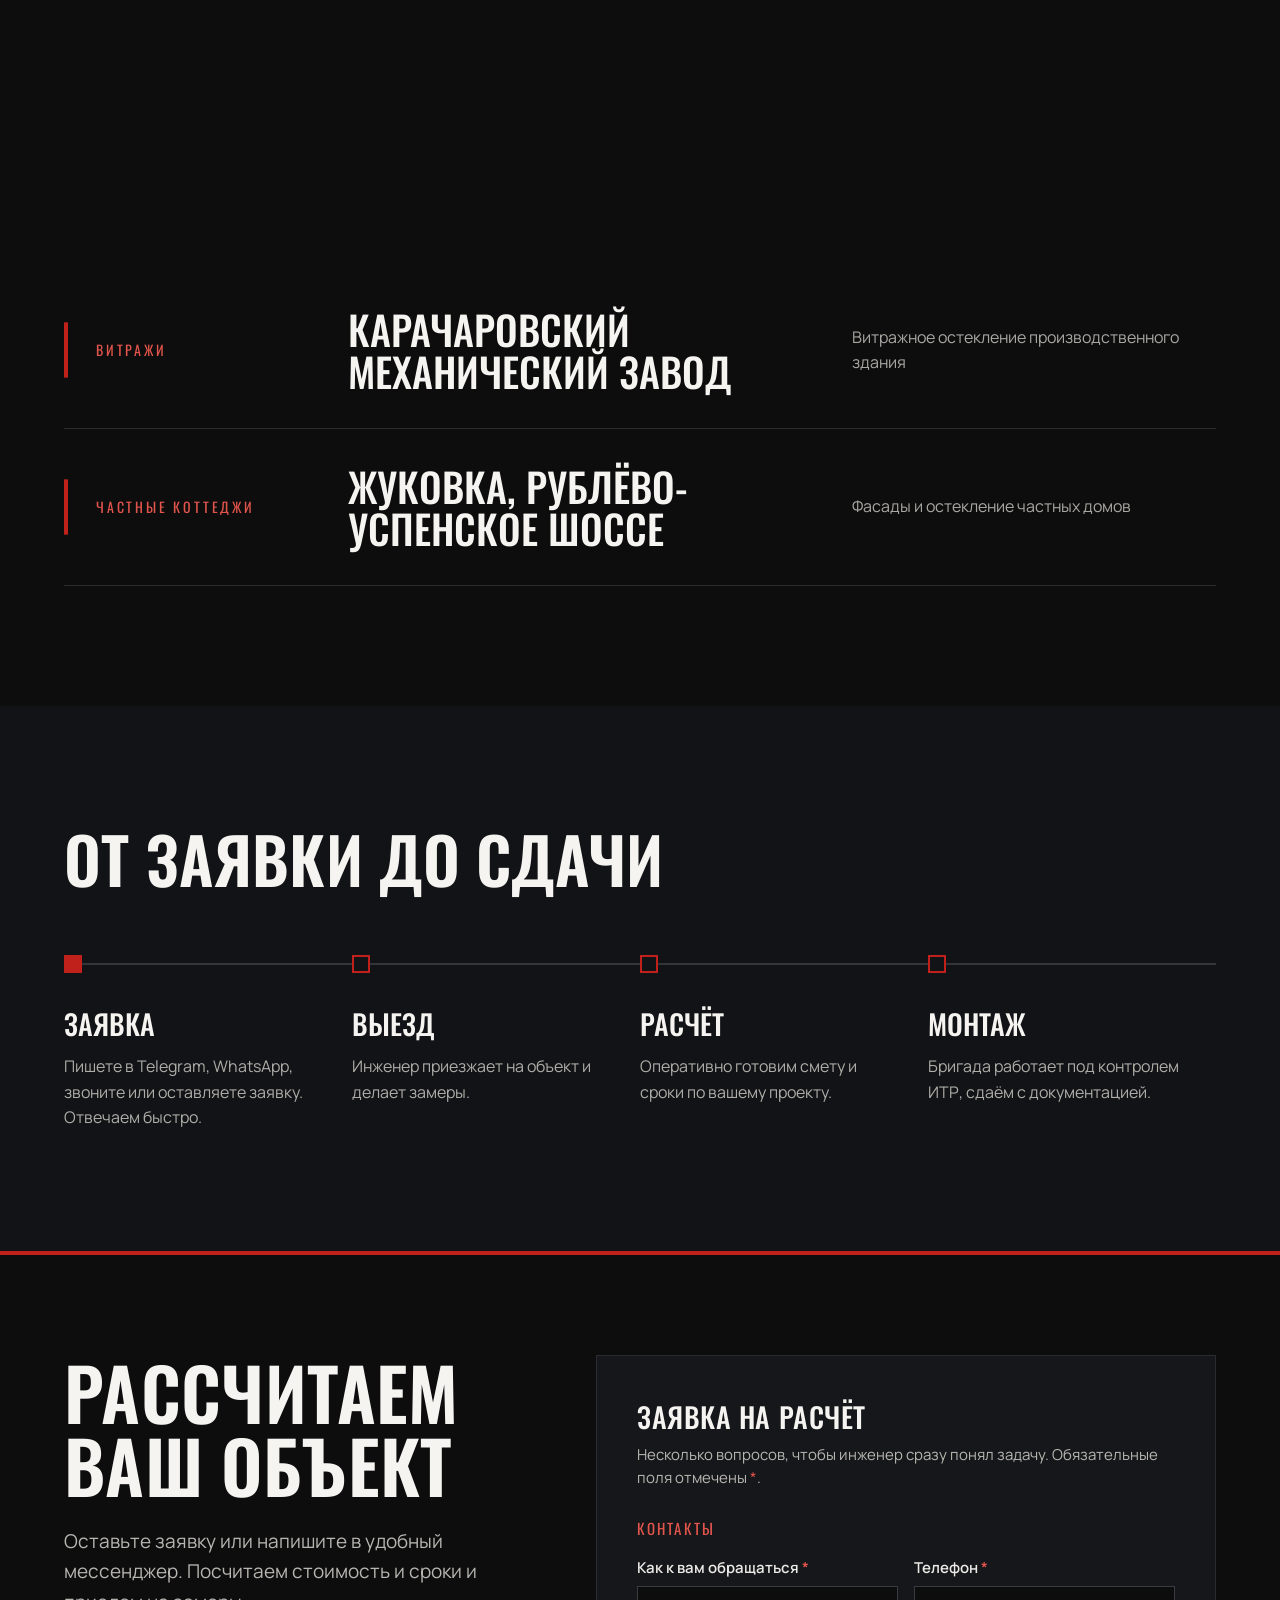
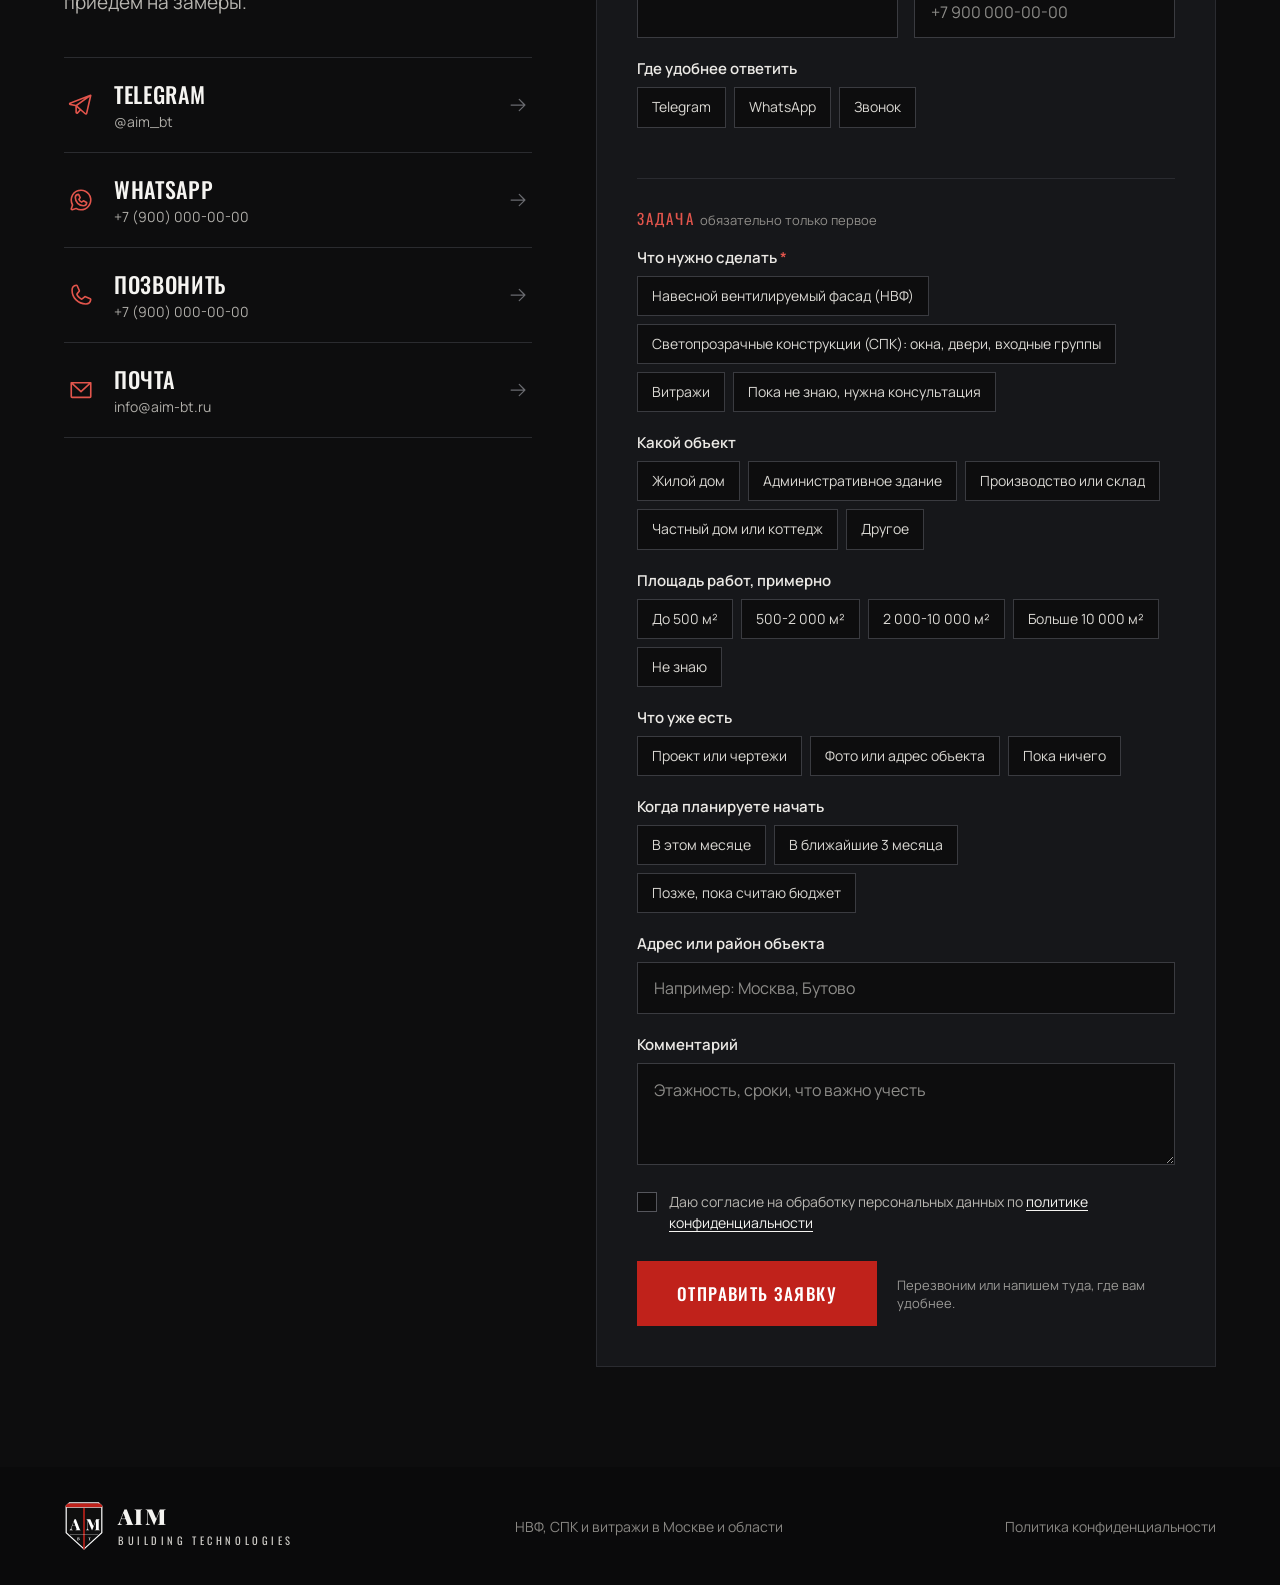
==== commit b99c8a76: "Демо-копия сайта 2026-11-02 21:13" ====
--- a/index.html
+++ b/index.html
@@ -150,6 +150,13 @@
 @media (max-width:767px){.clouds{background-image:url(img/clouds-band-1400.png);background-image:image-set(url(img/clouds-band-1400.webp) type("image/webp"),url(img/clouds-band-1400.png) type("image/png"))}}
 .bigword{position:absolute;left:0;right:0;top:7.4cqw;text-align:center;font-family:var(--play);font-weight:900;font-size:min(25cqw,504px);line-height:1;letter-spacing:.06em;color:#fff;text-shadow:0 18px 50px rgba(8,30,70,.35);pointer-events:none;user-select:none}
 .bigword .bw{display:inline-block}
+/* Отражения неба в стекле: слой виден только на зданиях (маска = вырезанные здания),
+   облачные разводы медленно плывут, по стеклу изредка проходит мягкий блик */
+.refl{position:absolute;inset:0;overflow:hidden;pointer-events:none;mix-blend-mode:screen;opacity:.75;
+ -webkit-mask:url(img/hero-fg-1400.webp) 0 0/100% 100% no-repeat;mask:url(img/hero-fg-1400.webp) 0 0/100% 100% no-repeat}
+.refl i{position:absolute;top:0;left:0;width:400%;height:100%;background:url(img/reflect-1400.png) repeat-x 0 0/50% 100%;
+ background-image:image-set(url(img/reflect-2800.webp) type("image/webp"),url(img/reflect-1400.png) type("image/png"))}
+.refl::after{content:"";position:absolute;inset:0;background:linear-gradient(100deg,transparent 42%,rgba(255,255,255,.75) 50%,transparent 58%);transform:translateX(-110%)}
 .bigword{will-change:transform}
 /* затемнение под светлое небо: сверху лёгкое (для шапки), снизу плотное (для текста) */
 .shade{position:absolute;inset:0;background:linear-gradient(to bottom,rgba(13,13,14,.35) 0%,rgba(13,13,14,0) 12%),linear-gradient(to top,rgba(10,10,11,1) 0%,rgba(10,10,11,.92) 20%,rgba(10,10,11,.62) 34%,rgba(10,10,11,.18) 50%,rgba(10,10,11,0) 62%)}
@@ -162,6 +169,9 @@
 @media (prefers-reduced-motion:no-preference){
  .clouds{animation:drift 150s linear infinite;will-change:transform}
  @keyframes drift{to{transform:translate3d(-50%,0,0)}}
+ .refl i{animation:drift 110s linear infinite reverse;will-change:transform}
+ .refl::after{animation:glint 11s cubic-bezier(.45,0,.25,1) 2.5s infinite}
+ @keyframes glint{0%{transform:translateX(-110%)}30%,100%{transform:translateX(110%)}}
  .bigword .bw{animation:rise 1.8s var(--ease) .15s both}
  @keyframes rise{from{transform:translateY(34%);opacity:0}35%{opacity:1}to{transform:none;opacity:1}}
 }
@@ -413,6 +423,7 @@
    <source type="image/webp" sizes="(max-width:767px) 120vw, (max-width:1023px) 150vw, 130vw" srcset="img/hero-fg-800.webp 800w, img/hero-fg-1400.webp 1400w, img/hero-fg-2000.webp 2000w, img/hero-fg-2800.webp 2800w">
    <img src="img/hero-fg-1400.png" sizes="(max-width:767px) 120vw, (max-width:1023px) 150vw, 130vw" srcset="img/hero-fg-800.png 800w, img/hero-fg-1400.png 1400w, img/hero-fg-2000.png 2000w" width="2800" height="1866" alt="Стеклянные небоскрёбы, вид снизу" fetchpriority="high">
   </picture>
+ <div class="refl" aria-hidden="true"><i></i></div>
  </div>
  <div class="shade"></div>
  <div class="in">
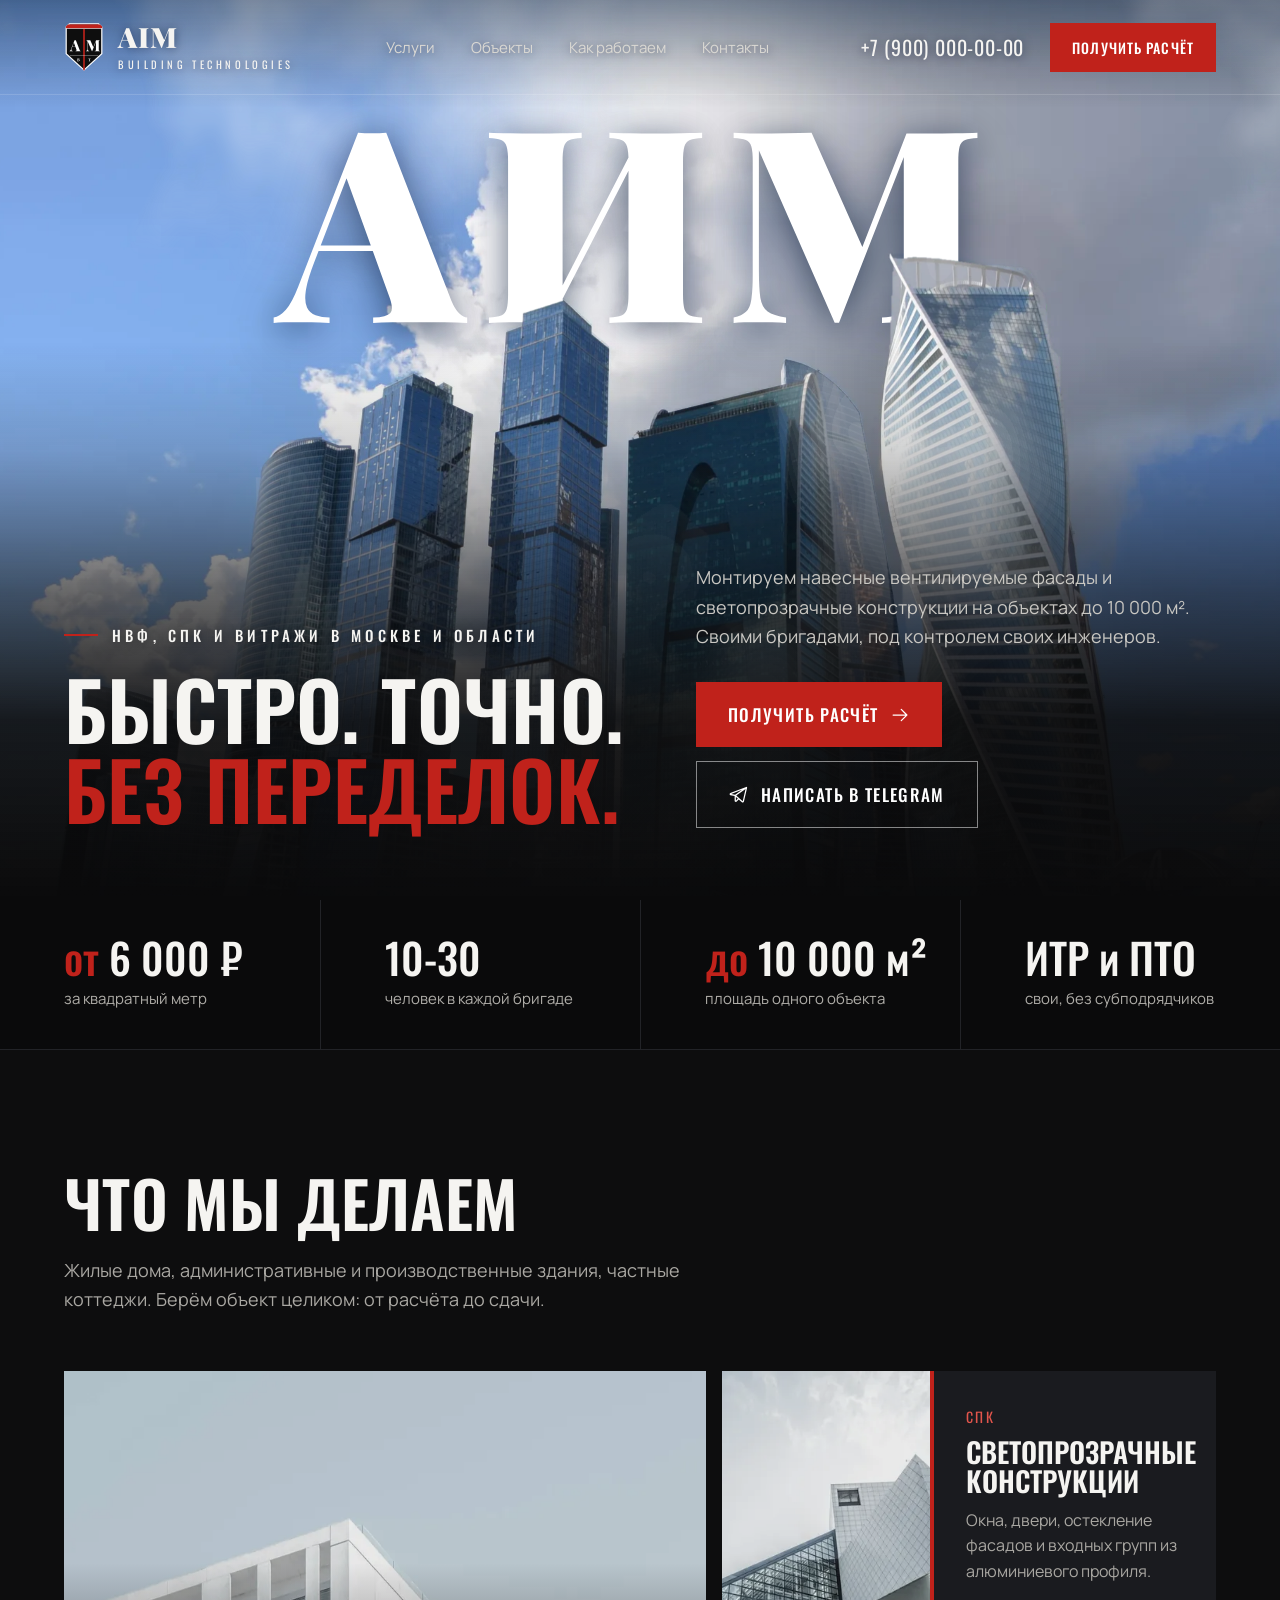
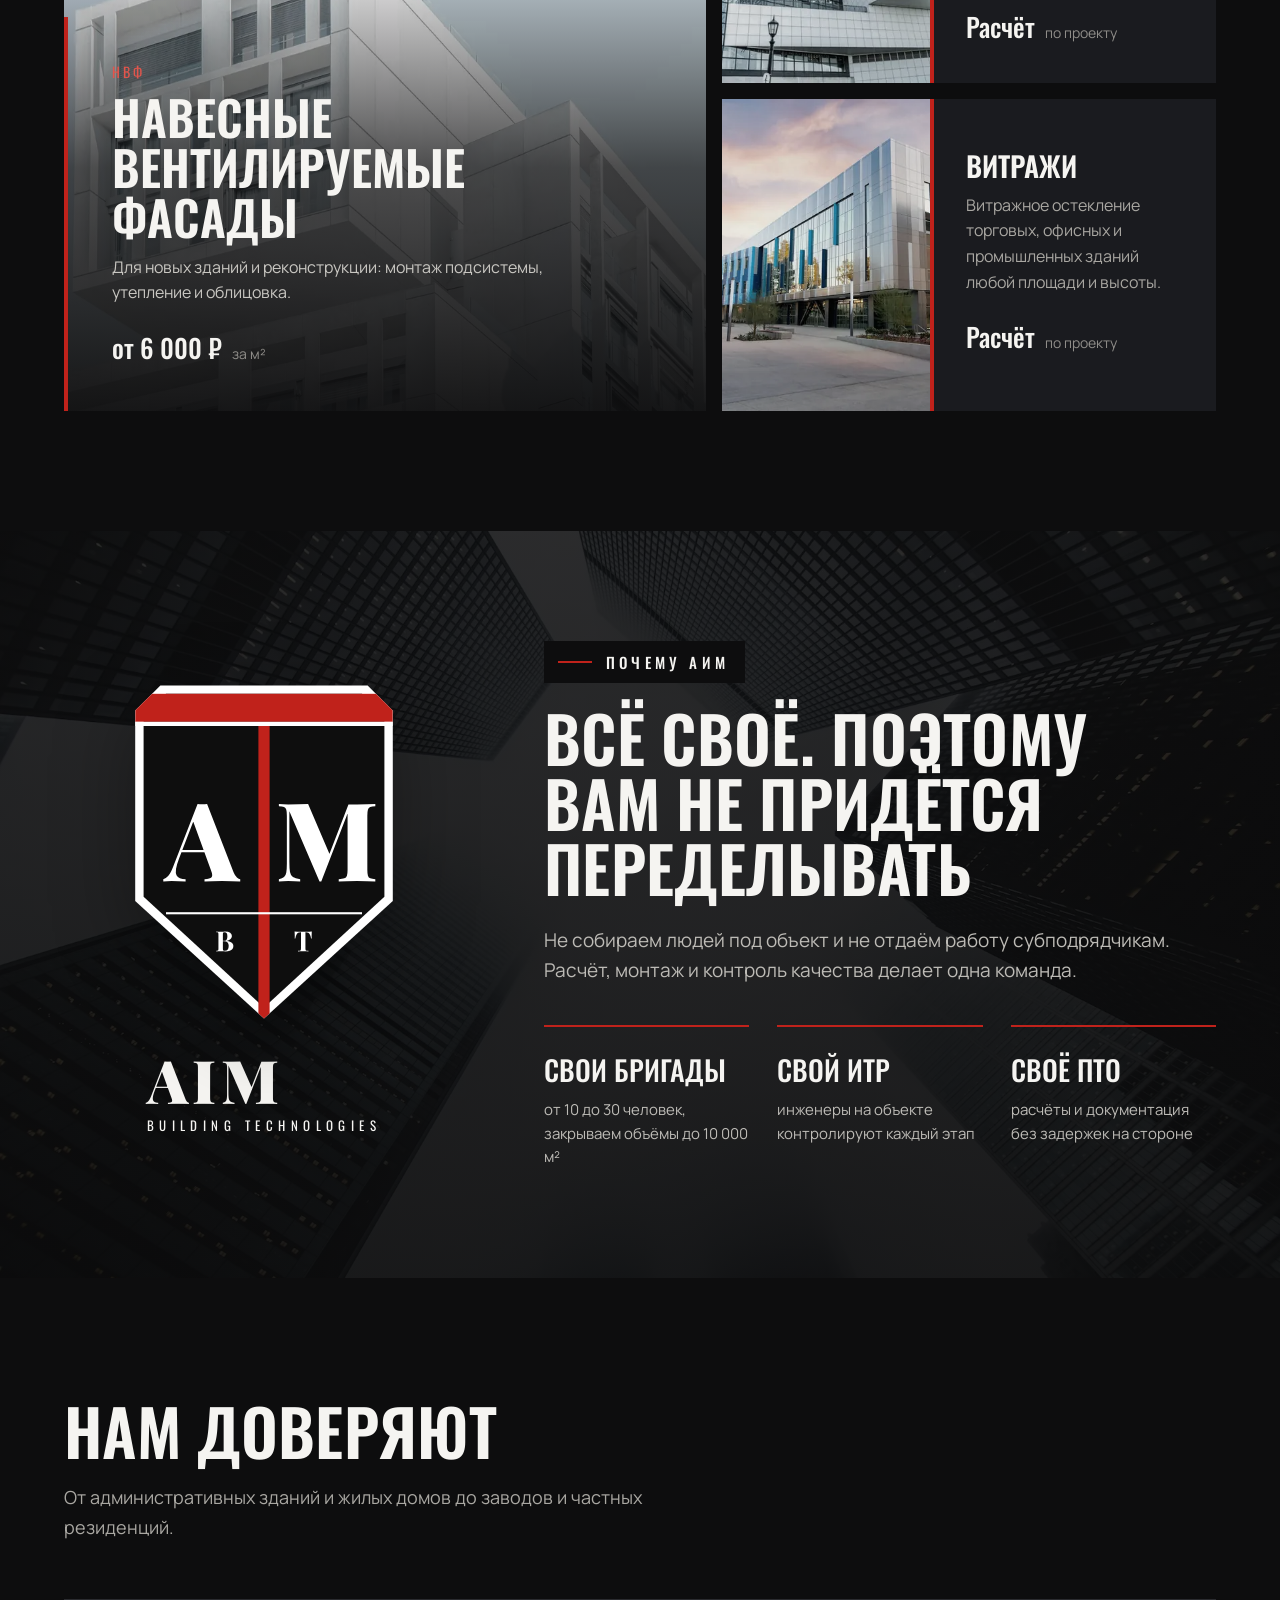
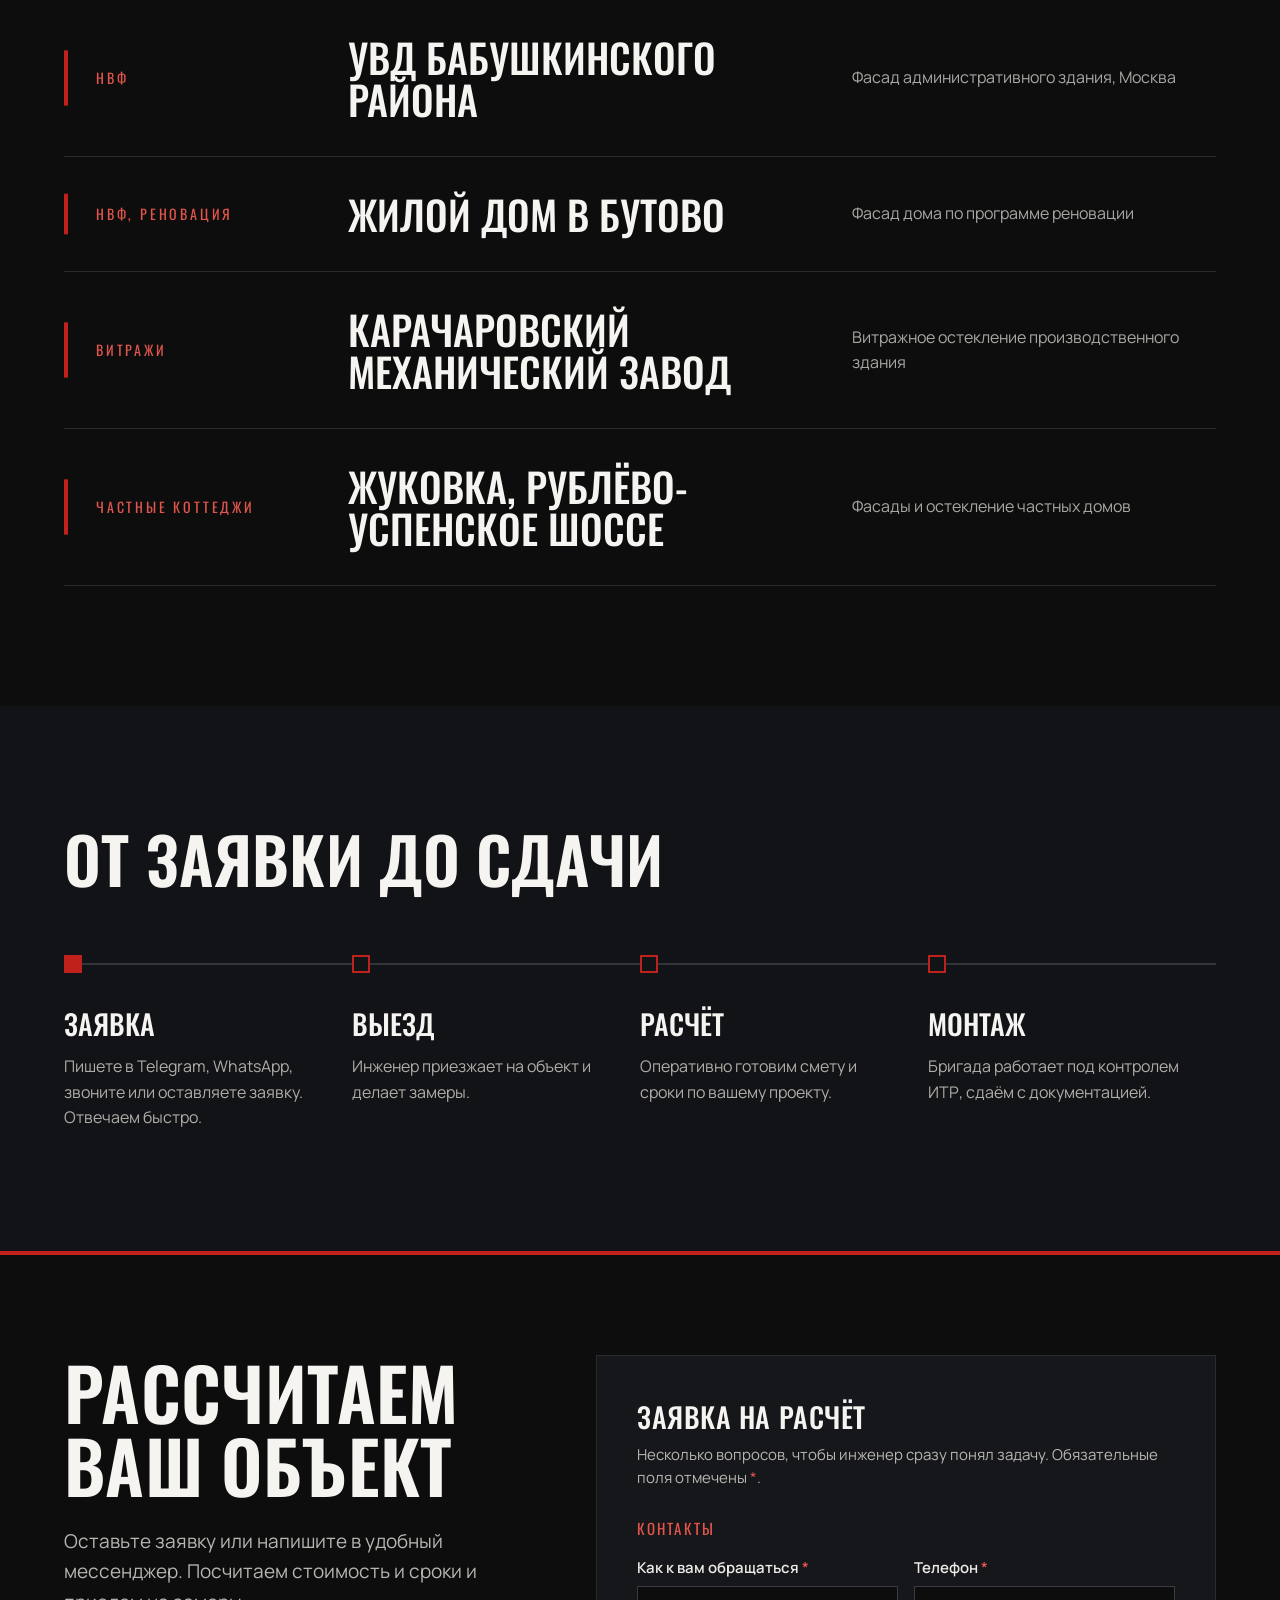
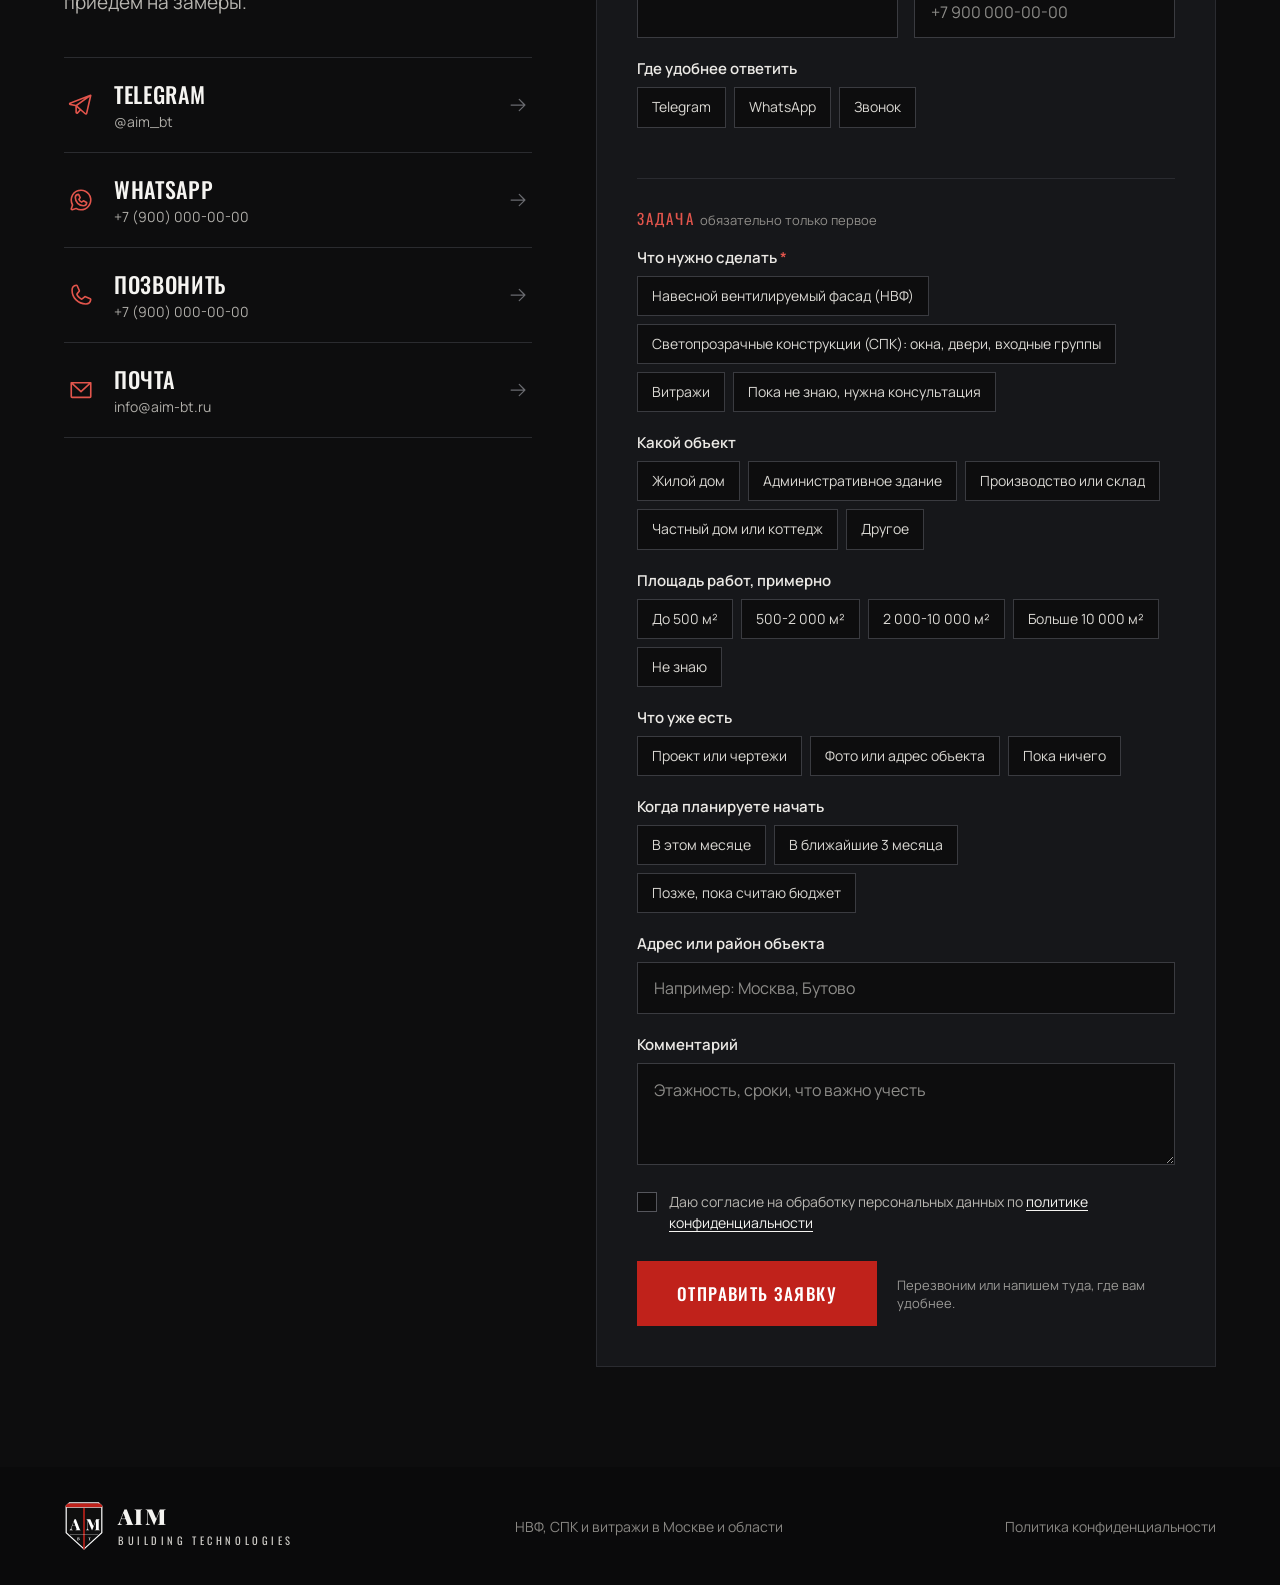
==== commit 22f06bc2: "Демо-копия сайта 2026-11-02 21:31" ====
--- a/index.html
+++ b/index.html
@@ -143,12 +143,12 @@
 
 /* ---------- первый экран: те же слои, что в варианте 1 ---------- */
 .hero{position:relative;height:clamp(660px,100dvh,1000px);overflow:hidden;background:var(--k0);container-type:inline-size;--hr:clamp(520px,38.9vw,560px);--hg:64px}
-.stage{position:absolute;top:0;left:-15%;width:130%;aspect-ratio:2800/1866}
+.stage{position:absolute;top:-8cqw;left:-5%;width:110%;aspect-ratio:2800/2263}
 .stage img{position:absolute;inset:0;width:100%;height:100%}
 /* Облака: полоса неба (кадр + зеркальная копия), бесконечно плывёт влево и плавно растворяется книзу */
-.clouds{position:absolute;top:0;left:0;width:400%;height:36%;background:url(img/clouds-band-2800.png) repeat-x 0 0/50% 100%;background-image:image-set(url(img/clouds-band-2800.webp) type("image/webp"),url(img/clouds-band-2800.png) type("image/png"));-webkit-mask-image:linear-gradient(to bottom,#000 55%,transparent);mask-image:linear-gradient(to bottom,#000 55%,transparent)}
+.clouds{position:absolute;top:0;left:0;width:400%;height:36%;opacity:.6;background:url(img/clouds-band-2800.png) repeat-x 0 0/50% 100%;background-image:image-set(url(img/clouds-band-2800.webp) type("image/webp"),url(img/clouds-band-2800.png) type("image/png"));-webkit-mask-image:linear-gradient(to bottom,#000 55%,transparent);mask-image:linear-gradient(to bottom,#000 55%,transparent)}
 @media (max-width:767px){.clouds{background-image:url(img/clouds-band-1400.png);background-image:image-set(url(img/clouds-band-1400.webp) type("image/webp"),url(img/clouds-band-1400.png) type("image/png"))}}
-.bigword{position:absolute;left:0;right:0;top:7.4cqw;text-align:center;font-family:var(--play);font-weight:900;font-size:min(25cqw,504px);line-height:1;letter-spacing:.06em;color:#fff;text-shadow:0 18px 50px rgba(8,30,70,.35);pointer-events:none;user-select:none}
+.bigword{position:absolute;left:0;right:0;top:14cqw;text-align:center;font-family:var(--play);font-weight:900;font-size:min(21cqw,420px);line-height:1;letter-spacing:.06em;color:#fff;text-shadow:0 6px 30px rgba(6,24,56,.45),0 18px 60px rgba(6,24,56,.3);pointer-events:none;user-select:none}
 .bigword .bw{display:inline-block}
 /* Отражения неба в стекле: слой виден только на зданиях (маска = вырезанные здания),
    облачные разводы медленно плывут, по стеклу изредка проходит мягкий блик */
@@ -301,9 +301,9 @@
  .h2{font-size:48px}
  .sec{padding:96px var(--pad)}
  .hero{--k:1.5;height:auto;padding:calc(var(--k) * 44%) 0 0}
- .stage{width:calc(var(--k) * 100%);left:calc((1 - var(--k)) * 50%)}
- .bigword{top:15cqw;font-size:26cqw}
- .shade{bottom:auto;height:calc(var(--k) * 66.64cqw);background:linear-gradient(to bottom,rgba(13,13,14,.35) 0%,rgba(13,13,14,0) 14%),linear-gradient(to top,rgba(10,10,11,1) 0%,rgba(10,10,11,.9) 20%,rgba(10,10,11,.5) 36%,rgba(10,10,11,0) 56%)}
+ .stage{top:0;width:calc(var(--k) * 100%);left:calc((1 - var(--k)) * 50%)}
+ .bigword{top:24cqw;font-size:26cqw}
+ .shade{bottom:auto;height:calc(var(--k) * 80.82cqw);background:linear-gradient(to bottom,rgba(13,13,14,.35) 0%,rgba(13,13,14,0) 14%),linear-gradient(to top,rgba(10,10,11,1) 0%,rgba(10,10,11,.9) 20%,rgba(10,10,11,.5) 36%,rgba(10,10,11,0) 56%)}
  .hero .in{position:relative;left:auto;right:auto;bottom:auto;display:block;padding:0 var(--pad) 56px}
  h1{font-size:clamp(46px,9vw,80px);margin-bottom:28px}
  .facts{grid-template-columns:1fr 1fr}
@@ -341,7 +341,7 @@
  .hero .eyebrow{font-size:12px;letter-spacing:.12em}
  .eyebrow::before{width:26px}
  .hero{--k:1.8;padding-top:calc(var(--k) * 43%)}
- .bigword{top:17cqw;font-size:29cqw}
+ .bigword{top:29cqw;font-size:29cqw}
  .shade{background:linear-gradient(to bottom,rgba(13,13,14,.4) 0%,rgba(13,13,14,0) 16%),linear-gradient(to top,rgba(10,10,11,1) 0%,rgba(10,10,11,.88) 20%,rgba(10,10,11,.45) 38%,rgba(10,10,11,0) 58%)}
  .hero .in{padding-bottom:40px}
  h1{font-size:clamp(40px,12.4vw,56px);margin-bottom:20px}
@@ -415,13 +415,13 @@
  <div class="stage">
   <picture>
    <source type="image/webp" sizes="(max-width:767px) 120vw, (max-width:1023px) 150vw, 130vw" srcset="img/hero-bg-800.webp 800w, img/hero-bg-1400.webp 1400w, img/hero-bg-2000.webp 2000w, img/hero-bg-2800.webp 2800w">
-   <img src="img/hero-bg-1400.jpg" sizes="(max-width:767px) 120vw, (max-width:1023px) 150vw, 130vw" srcset="img/hero-bg-800.jpg 800w, img/hero-bg-1400.jpg 1400w, img/hero-bg-2000.jpg 2000w, img/hero-bg-2800.jpg 2800w" width="2800" height="1866" alt="Облачное небо над небоскрёбами" fetchpriority="high">
+   <img src="img/hero-bg-1400.jpg" sizes="(max-width:767px) 120vw, (max-width:1023px) 150vw, 130vw" srcset="img/hero-bg-800.jpg 800w, img/hero-bg-1400.jpg 1400w, img/hero-bg-2000.jpg 2000w, img/hero-bg-2800.jpg 2800w" width="2800" height="2263" alt="Небо над башнями Москва-Сити" fetchpriority="high">
   </picture>
   <div class="clouds" aria-hidden="true"></div>
   <div class="bigword" aria-hidden="true"><span class="bw">АИМ</span></div>
   <picture>
    <source type="image/webp" sizes="(max-width:767px) 120vw, (max-width:1023px) 150vw, 130vw" srcset="img/hero-fg-800.webp 800w, img/hero-fg-1400.webp 1400w, img/hero-fg-2000.webp 2000w, img/hero-fg-2800.webp 2800w">
-   <img src="img/hero-fg-1400.png" sizes="(max-width:767px) 120vw, (max-width:1023px) 150vw, 130vw" srcset="img/hero-fg-800.png 800w, img/hero-fg-1400.png 1400w, img/hero-fg-2000.png 2000w" width="2800" height="1866" alt="Стеклянные небоскрёбы, вид снизу" fetchpriority="high">
+   <img src="img/hero-fg-1400.png" sizes="(max-width:767px) 120vw, (max-width:1023px) 150vw, 130vw" srcset="img/hero-fg-800.png 800w, img/hero-fg-1400.png 1400w, img/hero-fg-2000.png 2000w" width="2800" height="2263" alt="Башни делового центра Москва-Сити" fetchpriority="high">
   </picture>
  <div class="refl" aria-hidden="true"><i></i></div>
  </div>
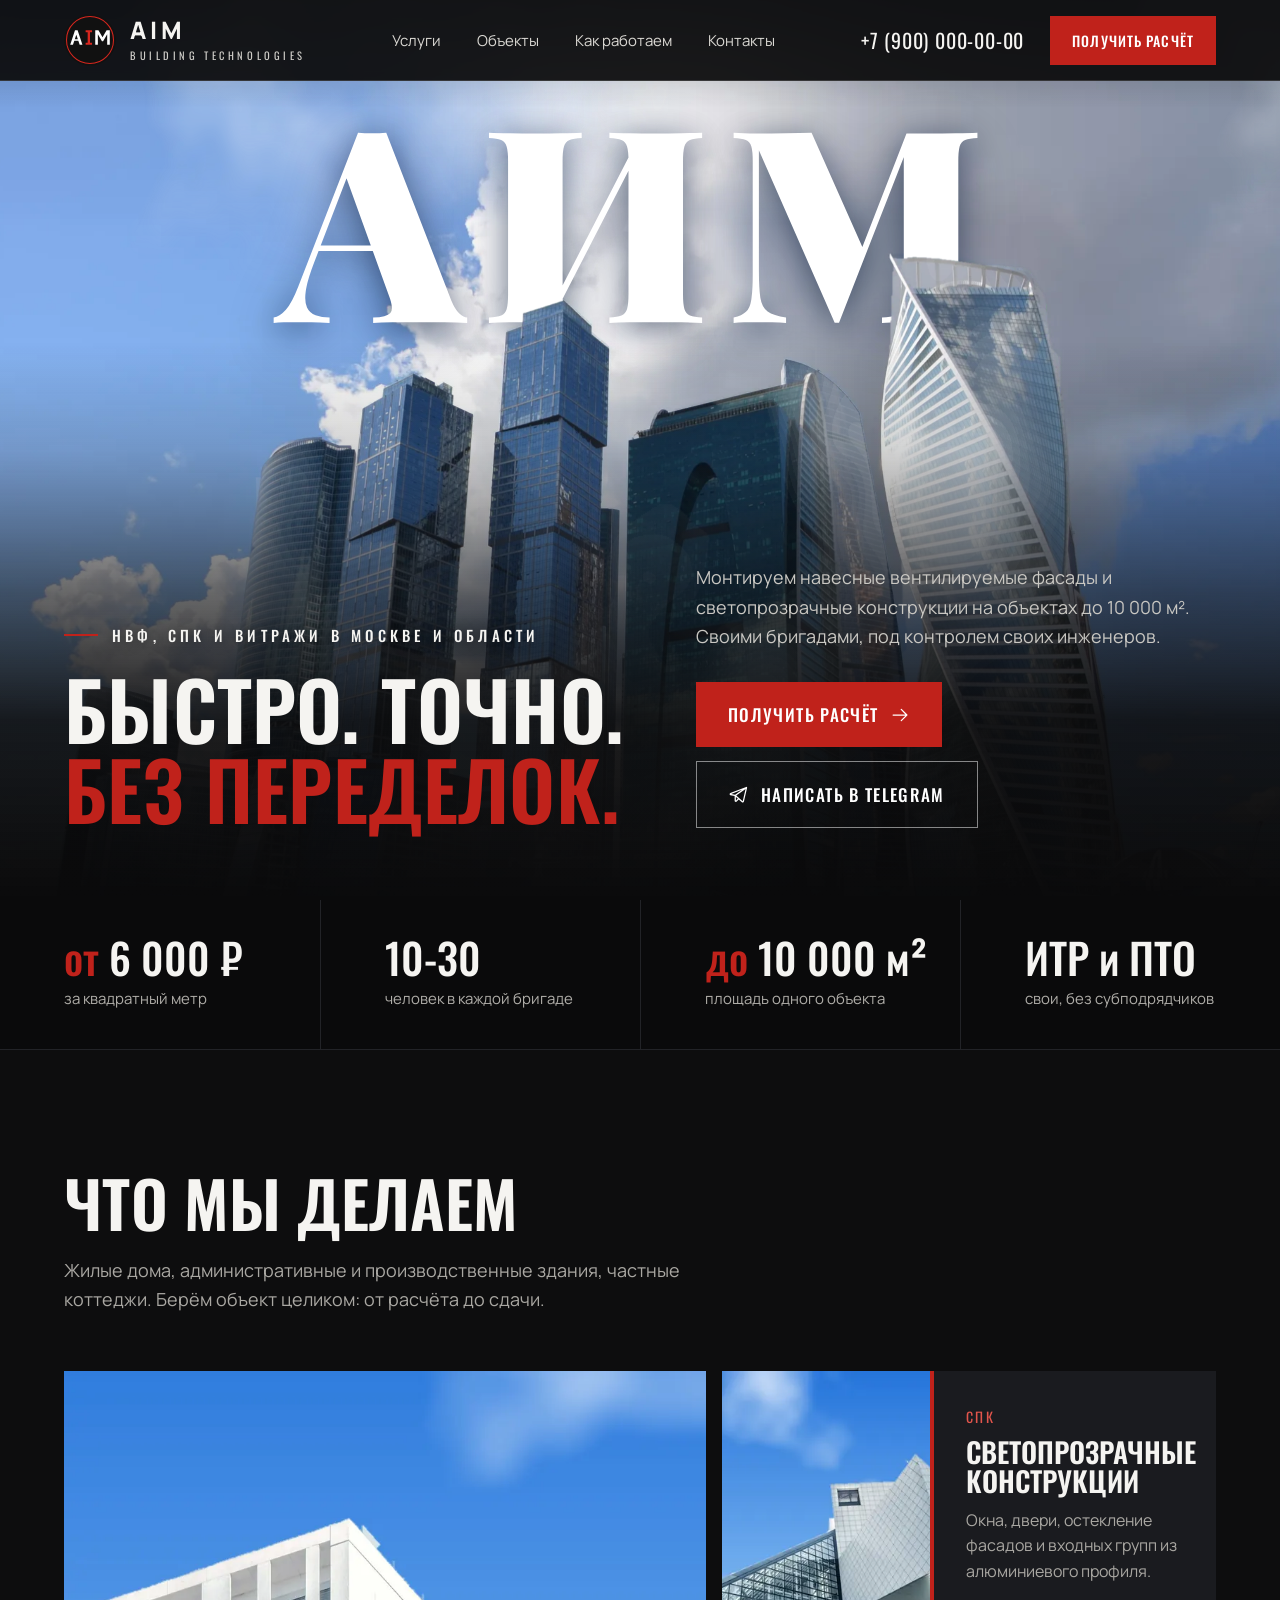
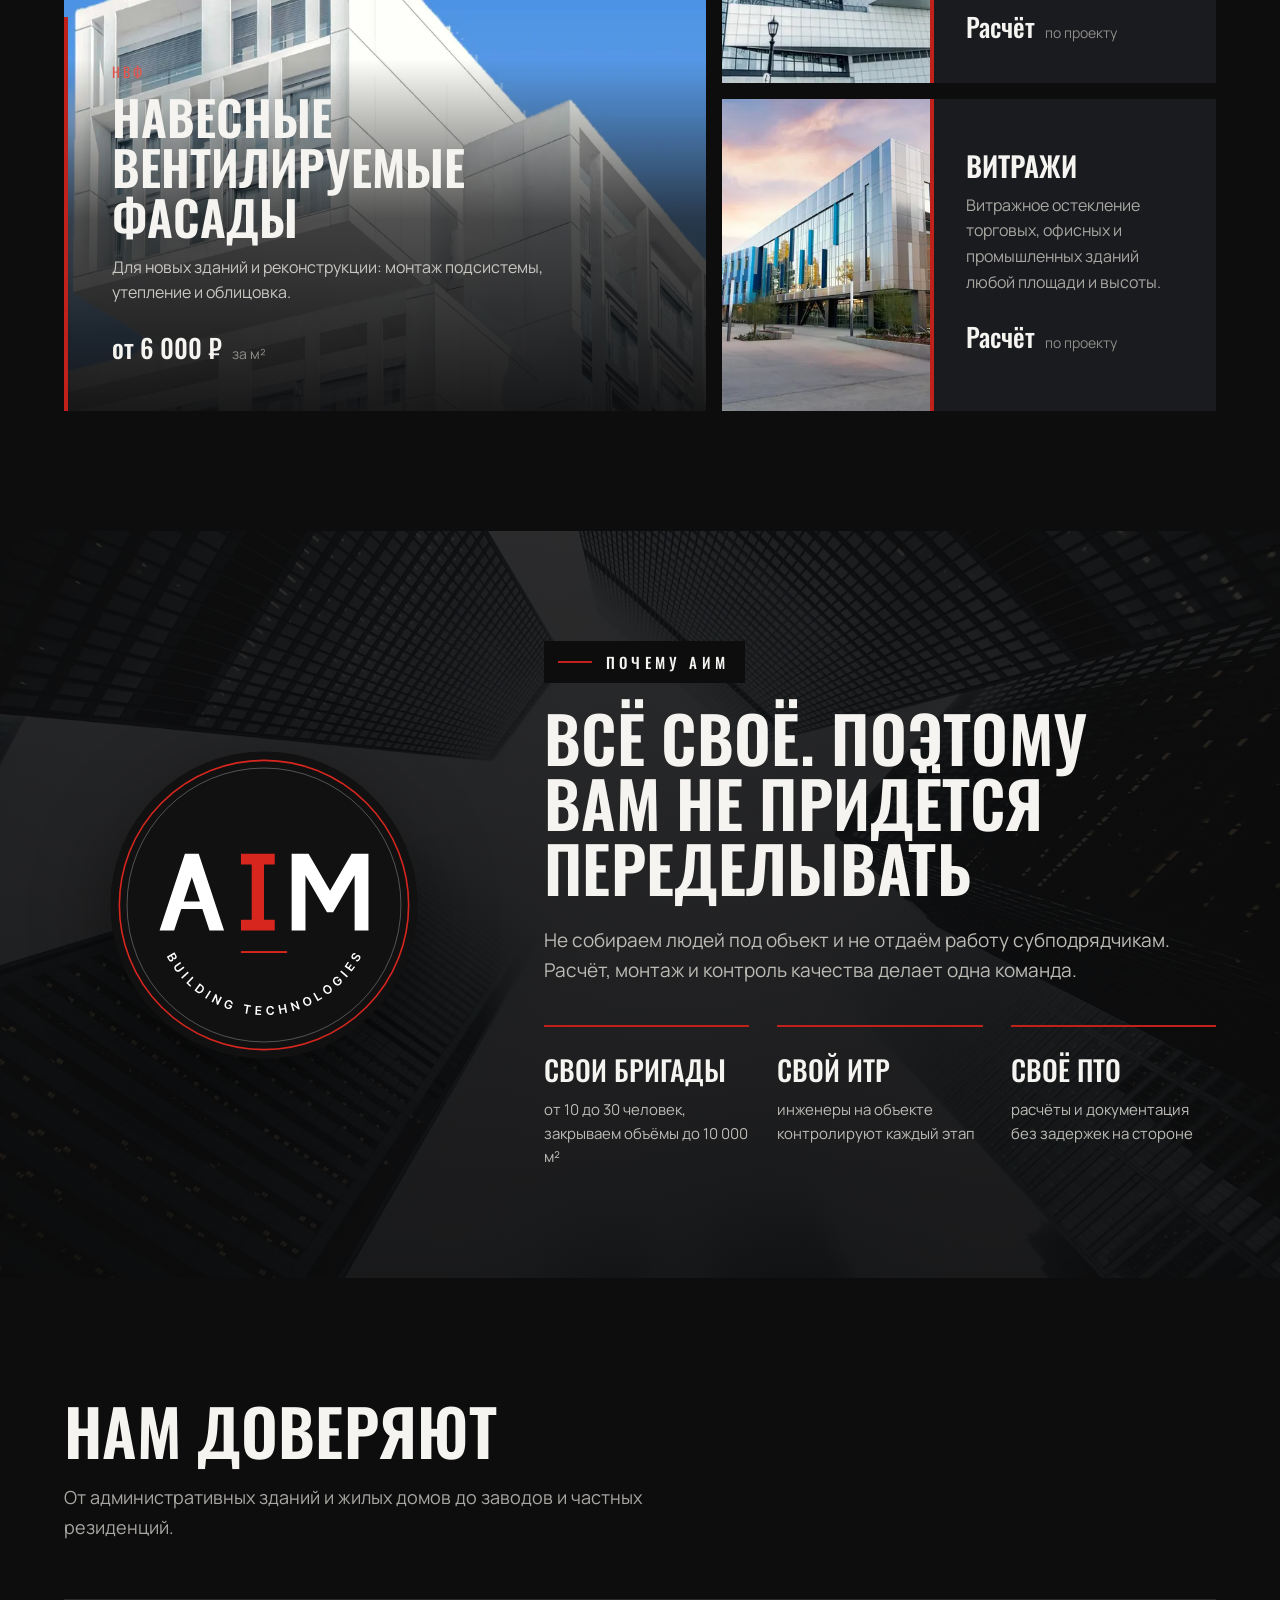
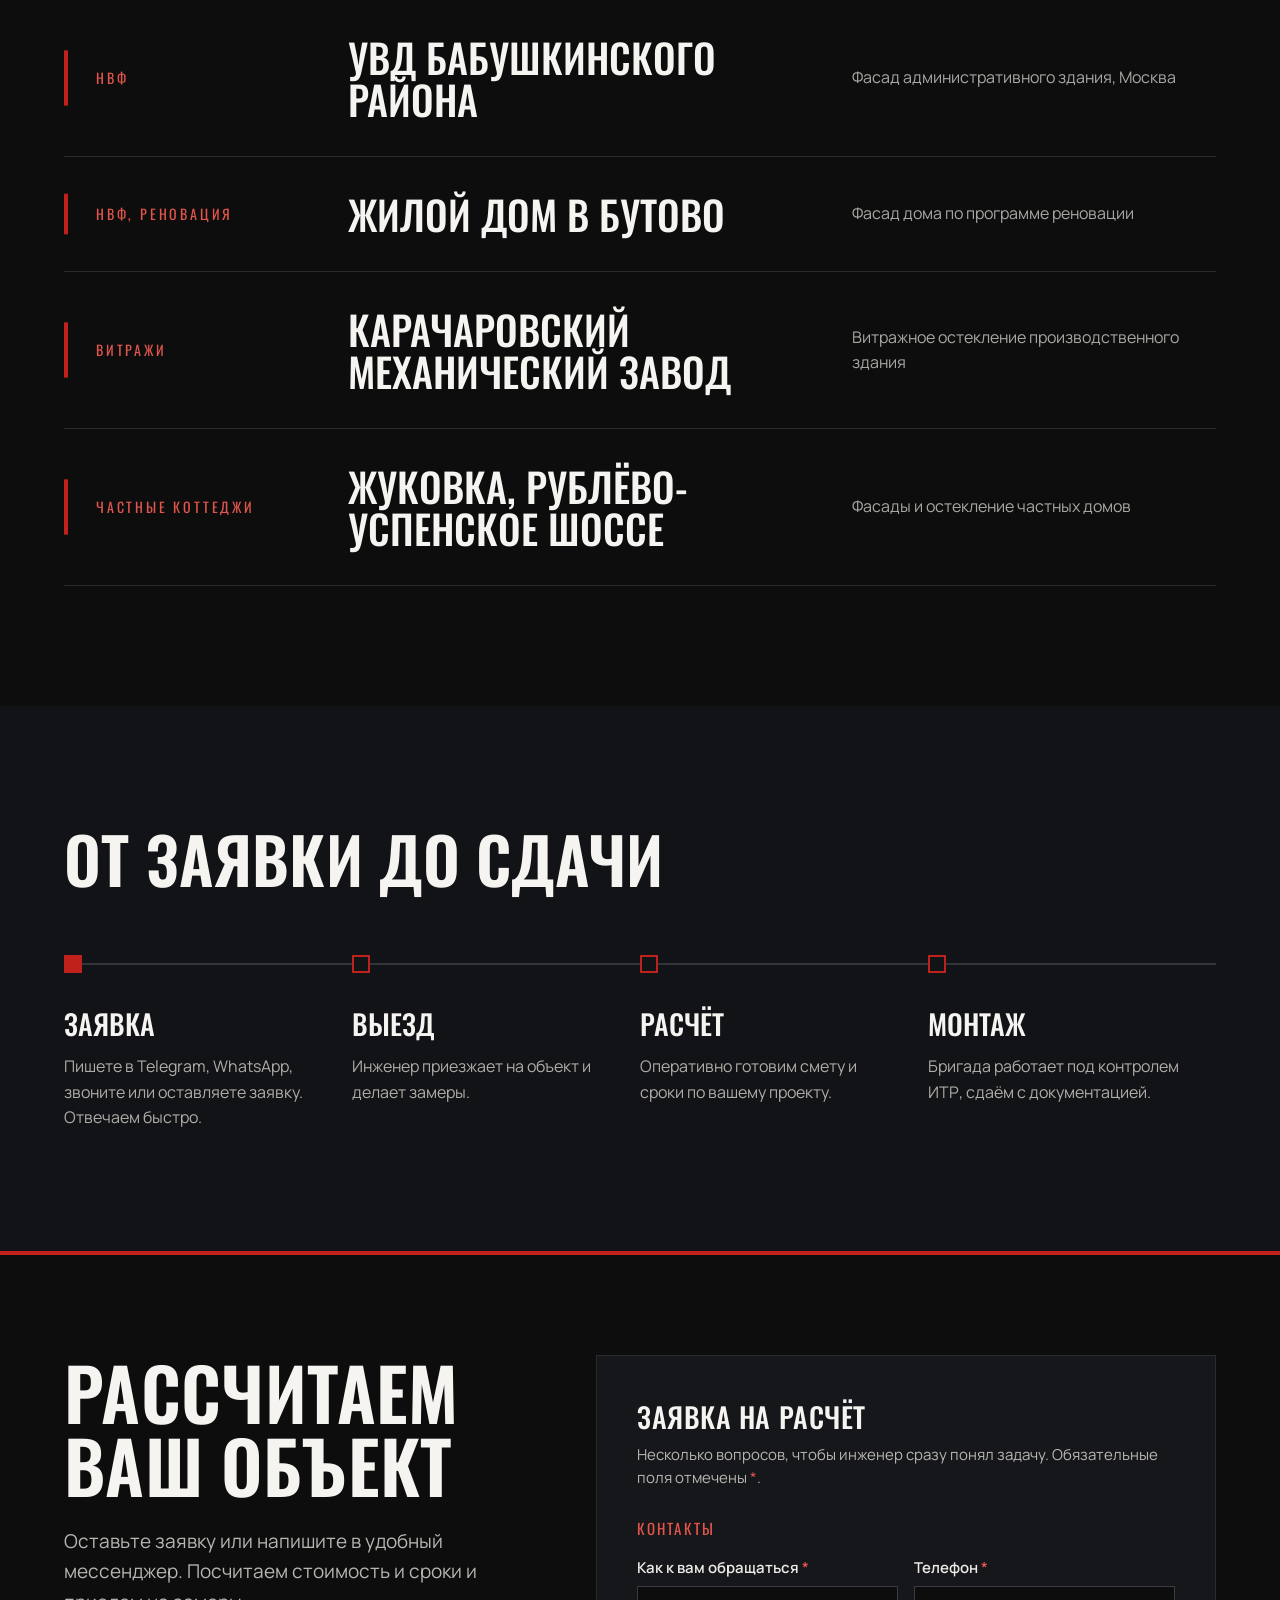
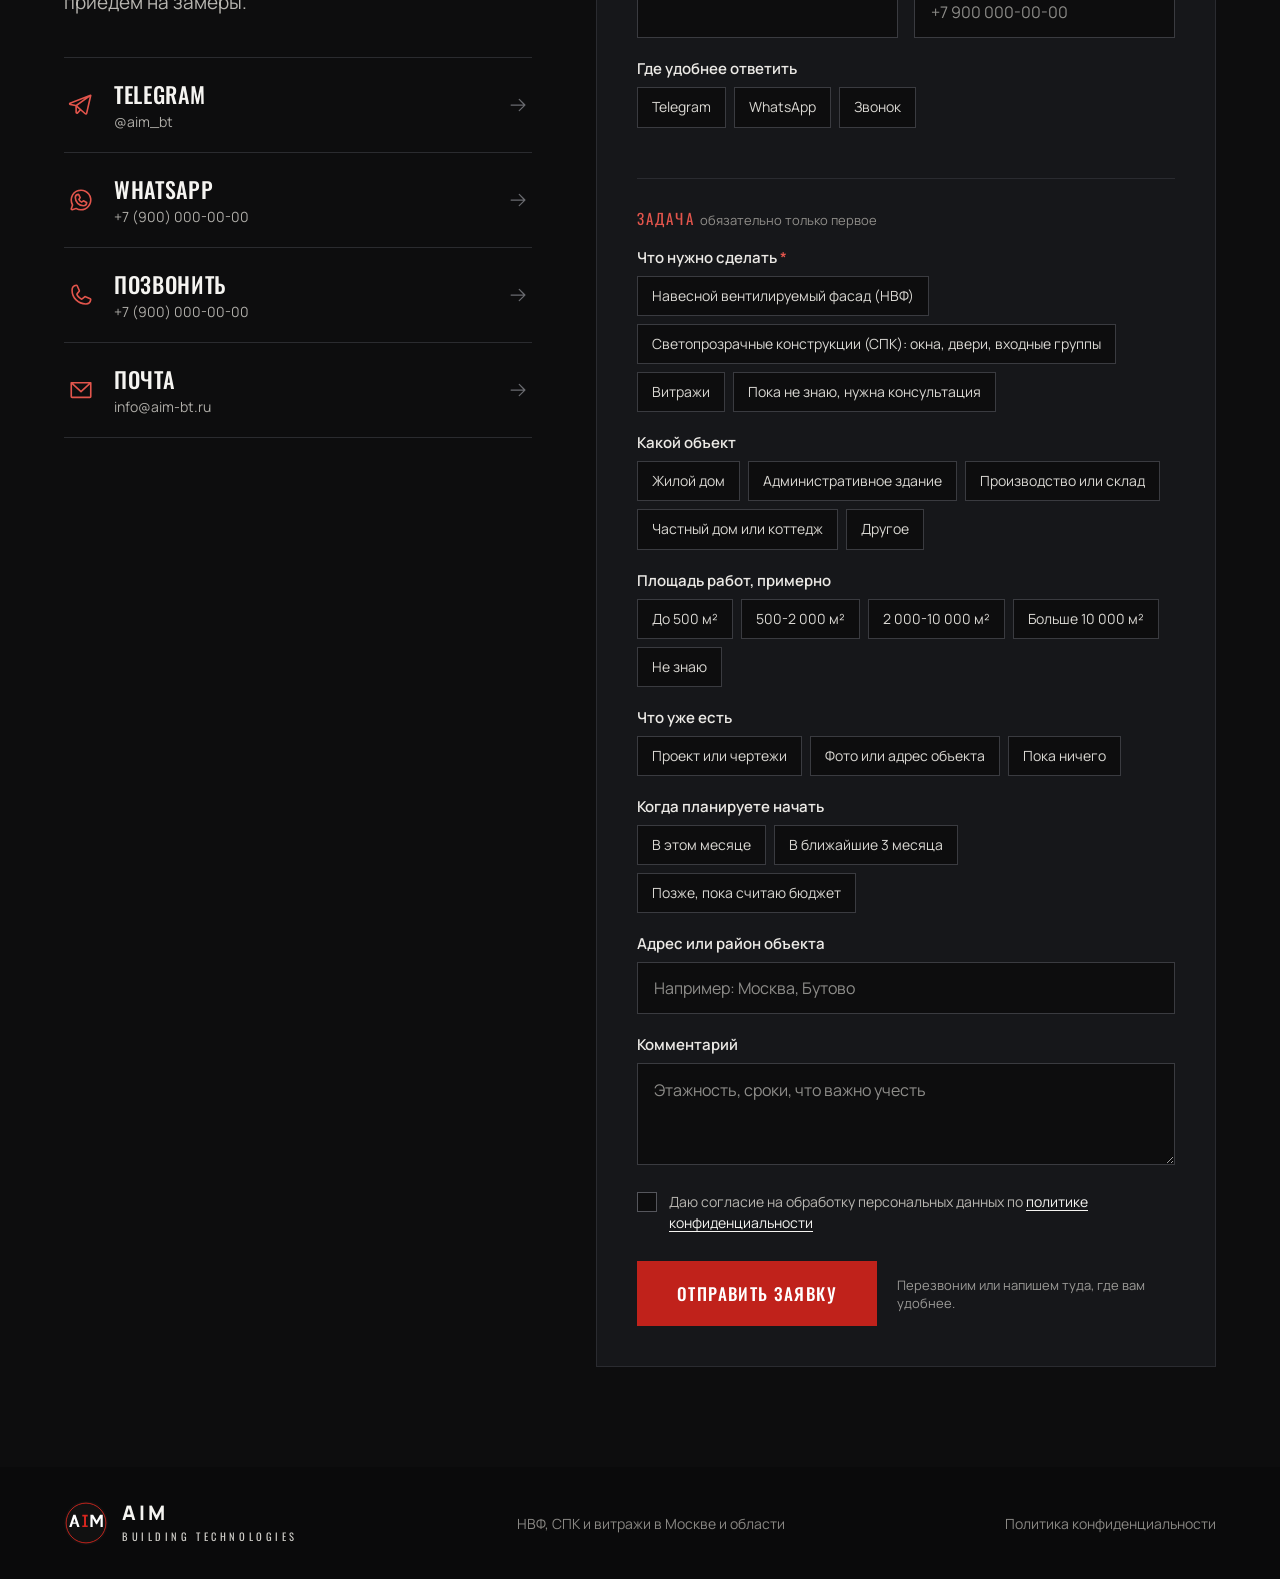
==== commit 2316a612: "Демо-копия сайта 2026-11-02 21:42" ====
--- a/index.html
+++ b/index.html
@@ -122,8 +122,8 @@
 .hdr:not(.fix):not(.open) .brand span{color:#F5F4F1}
 .hdr.fix,.hdr.open{background:rgba(13,13,14,.94);-webkit-backdrop-filter:blur(8px);backdrop-filter:blur(8px);padding-top:14px;padding-bottom:14px}
 .brand{display:flex;align-items:center;gap:14px;flex:none}
-.brand img{width:40px;height:50px}
-.brand b{display:block;font-family:var(--play);font-weight:900;font-size:28px;letter-spacing:.06em;line-height:1}
+.brand img{width:52px;height:52px}
+.brand b{display:block;font-family:var(--man);font-weight:800;font-size:24px;letter-spacing:.16em;line-height:1}
 .brand span{display:block;font-family:var(--osw);font-size:10.5px;letter-spacing:.34em;margin-top:5px;color:#CFCDC8}
 .nav{display:flex;gap:36px;font-size:15px;color:#DAD8D3}
 .nav a{position:relative;padding:8px 0;transition:color .2s}
@@ -187,8 +187,8 @@
 /* ---------- услуги: одна большая плитка и две поменьше ---------- */
 .svc{display:grid;grid-template-columns:1.3fr 1fr;grid-template-rows:1fr 1fr;gap:16px;margin-top:56px}
 .tile{position:relative;overflow:hidden;background:var(--g3);isolation:isolate}
-.tile img{width:100%;height:100%;object-fit:cover;filter:saturate(.75) brightness(.92);transition:transform .9s var(--ease),filter .4s}
-.tile:hover img{transform:scale(1.05);filter:saturate(.95) brightness(1)}
+.tile img{width:100%;height:100%;object-fit:cover;filter:saturate(1.05);transition:transform .9s var(--ease),filter .4s}
+.tile:hover img{transform:scale(1.05);filter:saturate(1.15) brightness(1.04)}
 .tile h3{font-family:var(--osw);font-weight:600;font-size:34px;text-transform:uppercase;margin:0 0 12px;line-height:1.05}
 .tile p{margin:0;font-size:16px;line-height:1.6;color:var(--mut);max-width:44ch}
 abbr[title]{text-decoration:none;cursor:help}
@@ -198,7 +198,7 @@
 .tile .pr span{font-size:14px;color:#8F8D89}
 .tile.big{grid-row:1/3;min-height:640px;display:flex;align-items:flex-end}
 .tile.big picture{position:absolute;inset:0}
-.tile.big::before{content:"";position:absolute;inset:0;z-index:1;background:linear-gradient(to top,rgba(13,13,14,.95) 0%,rgba(13,13,14,.7) 38%,rgba(13,13,14,0) 70%)}
+.tile.big::before{content:"";position:absolute;inset:0;z-index:1;background:linear-gradient(to top,rgba(13,13,14,.94) 0%,rgba(13,13,14,.72) 30%,rgba(13,13,14,0) 55%)}
 .tile.big .t{position:relative;z-index:2;padding:44px;border-left:4px solid var(--r)}
 .tile.big h3{font-size:48px}
 .tile.big p{color:#C9C7C2}
@@ -211,9 +211,7 @@
 .why-bg,.why-bg img{position:absolute;inset:0;width:100%;height:100%;object-fit:cover;z-index:-2}
 .why::before{content:"";position:absolute;inset:0;z-index:-1;background:linear-gradient(rgba(10,10,11,.86),rgba(10,10,11,.93))}
 .emb{display:flex;flex-direction:column;align-items:center}
-.emb img{width:280px;height:350px;filter:drop-shadow(0 24px 40px rgba(0,0,0,.35))}
-.wm{font-family:var(--play);font-weight:900;font-size:60px;letter-spacing:.08em;margin-top:22px;line-height:1}
-.wm small{display:block;text-align:center;font-family:var(--osw);font-weight:400;font-size:13px;letter-spacing:.42em;margin-top:10px}
+.emb img{width:320px;height:320px;filter:drop-shadow(0 24px 40px rgba(0,0,0,.45))}
 .why .eyebrow{background:var(--k);padding:10px 16px 10px 14px}
 .why p.l{font-size:19px;line-height:1.6;max-width:62ch;margin:24px 0 40px;color:#BDBBB6}
 .three{display:grid;grid-template-columns:repeat(3,1fr);gap:28px}
@@ -262,7 +260,8 @@
 .cl a:hover .go{color:#fff;transform:translateX(4px)}
 
 footer{display:flex;justify-content:space-between;align-items:center;gap:24px;padding:34px var(--pad);font-size:14px;color:#8A8884;background:var(--k0)}
-footer .brand b{font-size:22px;color:var(--w)}
+footer .brand b{font-size:20px;color:var(--w)}
+footer .brand img{width:44px;height:44px}
 footer a:hover{color:var(--w)}
 
 /* ---------- появление при прокрутке (включается скриптом, если движение не отключено) ---------- */
@@ -282,7 +281,7 @@
  .hero .lead{font-size:16px;margin-bottom:24px}
  .hero .btn{padding:16px 20px;font-size:15px}
  .why{grid-template-columns:300px 1fr;gap:56px}
- .emb img{width:220px;height:275px}.wm{font-size:48px}
+ .emb img{width:240px;height:240px}
  .three h3{font-size:24px}
  .orow{grid-template-columns:180px minmax(0,1fr) minmax(0,280px)}
  .orow h3{font-size:32px}
@@ -314,7 +313,7 @@
  .tile.big{grid-row:auto;min-height:520px}
  .why{grid-template-columns:1fr;gap:48px;padding:88px var(--pad)}
  .emb{flex-direction:row;gap:28px;justify-self:start}
- .emb img{width:120px;height:150px}.wm{margin-top:0;font-size:56px}.wm small{text-align:left}
+ .emb img{width:150px;height:150px}
  .orow,.orow.has-photo{grid-template-columns:1fr;gap:10px;padding:28px 16px 28px 28px}
  .orow.has-photo .ob-ph{grid-column:auto;grid-row:auto;order:-1;margin-bottom:8px}
  .tl{grid-template-columns:1fr 1fr;row-gap:48px}
@@ -328,7 +327,7 @@
  html{scroll-padding-top:var(--hdr)}
  .hdr{padding:12px var(--pad)}
  .hdr.fix,.hdr.open{padding-top:12px;padding-bottom:12px}
- .brand{gap:10px}.brand img{width:32px;height:40px}.brand b{font-size:22px}
+ .brand{gap:10px}.brand img{width:42px;height:42px}.brand b{font-size:19px}
  .brand span{font-size:8.5px;letter-spacing:.3em;margin-top:4px}
  .hr .tel,.hr .btn{display:none}
  .menu .tel{display:block;font-size:24px;border-bottom:0;padding:22px 0 16px}
@@ -361,8 +360,7 @@
  .tile.sm .t{border-left:0;border-top:4px solid var(--r);padding:24px 22px 26px}
  .tile h3{font-size:28px}
  .why{padding:72px var(--pad);gap:36px}
- .emb{gap:20px}.emb img{width:84px;height:105px}.wm{font-size:44px}
- .wm small{font-size:10px;letter-spacing:.34em}
+ .emb img{width:120px;height:120px}
  .why p.l{font-size:16px;margin:20px 0 28px}
  .three{grid-template-columns:1fr;gap:22px}
  .three h3{font-size:24px}
@@ -394,7 +392,7 @@
 
 <header class="hdr" id="top">
  <a class="brand" href="#top" data-top aria-label="АИМ, наверх">
-  <img src="img/aim-emblem.svg" width="40" height="50" alt="Эмблема АИМ">
+  <img src="img/aim-mark.svg" width="52" height="52" alt="Логотип АИМ">
   <div><b>AIM</b><span>BUILDING TECHNOLOGIES</span></div>
  </a>
  <nav class="nav" aria-label="Основное меню"><a href="#services">Услуги</a><a href="#objects">Объекты</a><a href="#process">Как работаем</a><a href="#contacts">Контакты</a></nav>
@@ -479,8 +477,7 @@
   <img src="img/fog-1800.jpg" sizes="100vw" srcset="img/fog-1000.jpg 1000w, img/fog-1800.jpg 1800w" width="1800" height="1200" loading="lazy" decoding="async" alt="Небоскрёбы в тумане">
  </picture>
  <div class="emb" data-reveal>
-  <img src="img/aim-emblem.svg" width="280" height="350" loading="lazy" alt="Эмблема АИМ: щит с буквами A, M, B, T">
-  <div class="wm" aria-hidden="true">AIM<small>BUILDING TECHNOLOGIES</small></div>
+  <img src="img/aim-logo.svg" width="320" height="320" loading="lazy" alt="Логотип АИМ: AIM Building Technologies в круге">
  </div>
  <div>
   <div class="eyebrow" data-reveal>Почему АИМ</div>
@@ -672,7 +669,7 @@
 </main>
 
 <footer>
- <div class="brand"><img src="img/aim-emblem.svg" width="40" height="50" loading="lazy" alt="Эмблема АИМ"><div><b>AIM</b><span>BUILDING TECHNOLOGIES</span></div></div>
+ <div class="brand"><img src="img/aim-mark.svg" width="44" height="44" loading="lazy" alt="Логотип АИМ"><div><b>AIM</b><span>BUILDING TECHNOLOGIES</span></div></div>
  <span><abbr title="навесной вентилируемый фасад">НВФ</abbr>, <abbr title="светопрозрачные конструкции">СПК</abbr> и витражи в Москве и области</span>
  <a href="privacy.html">Политика конфиденциальности</a>
 </footer>
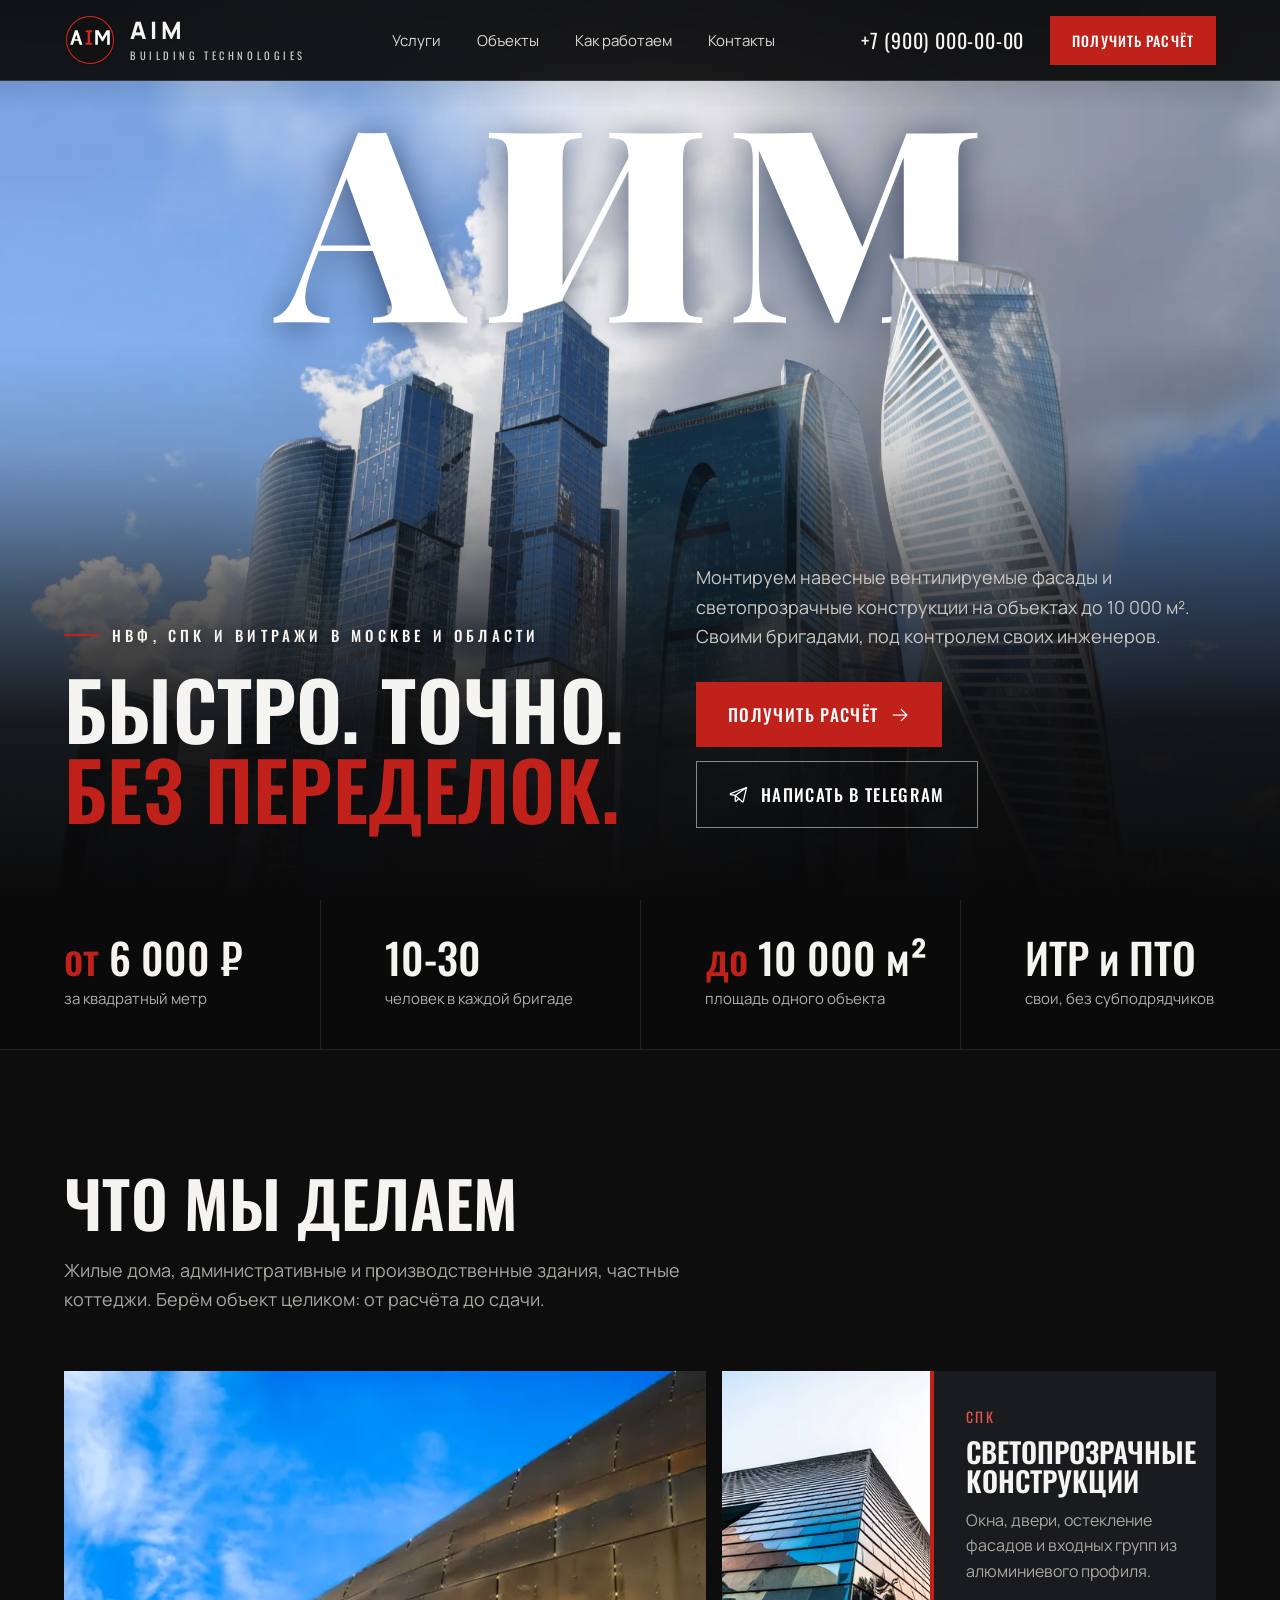
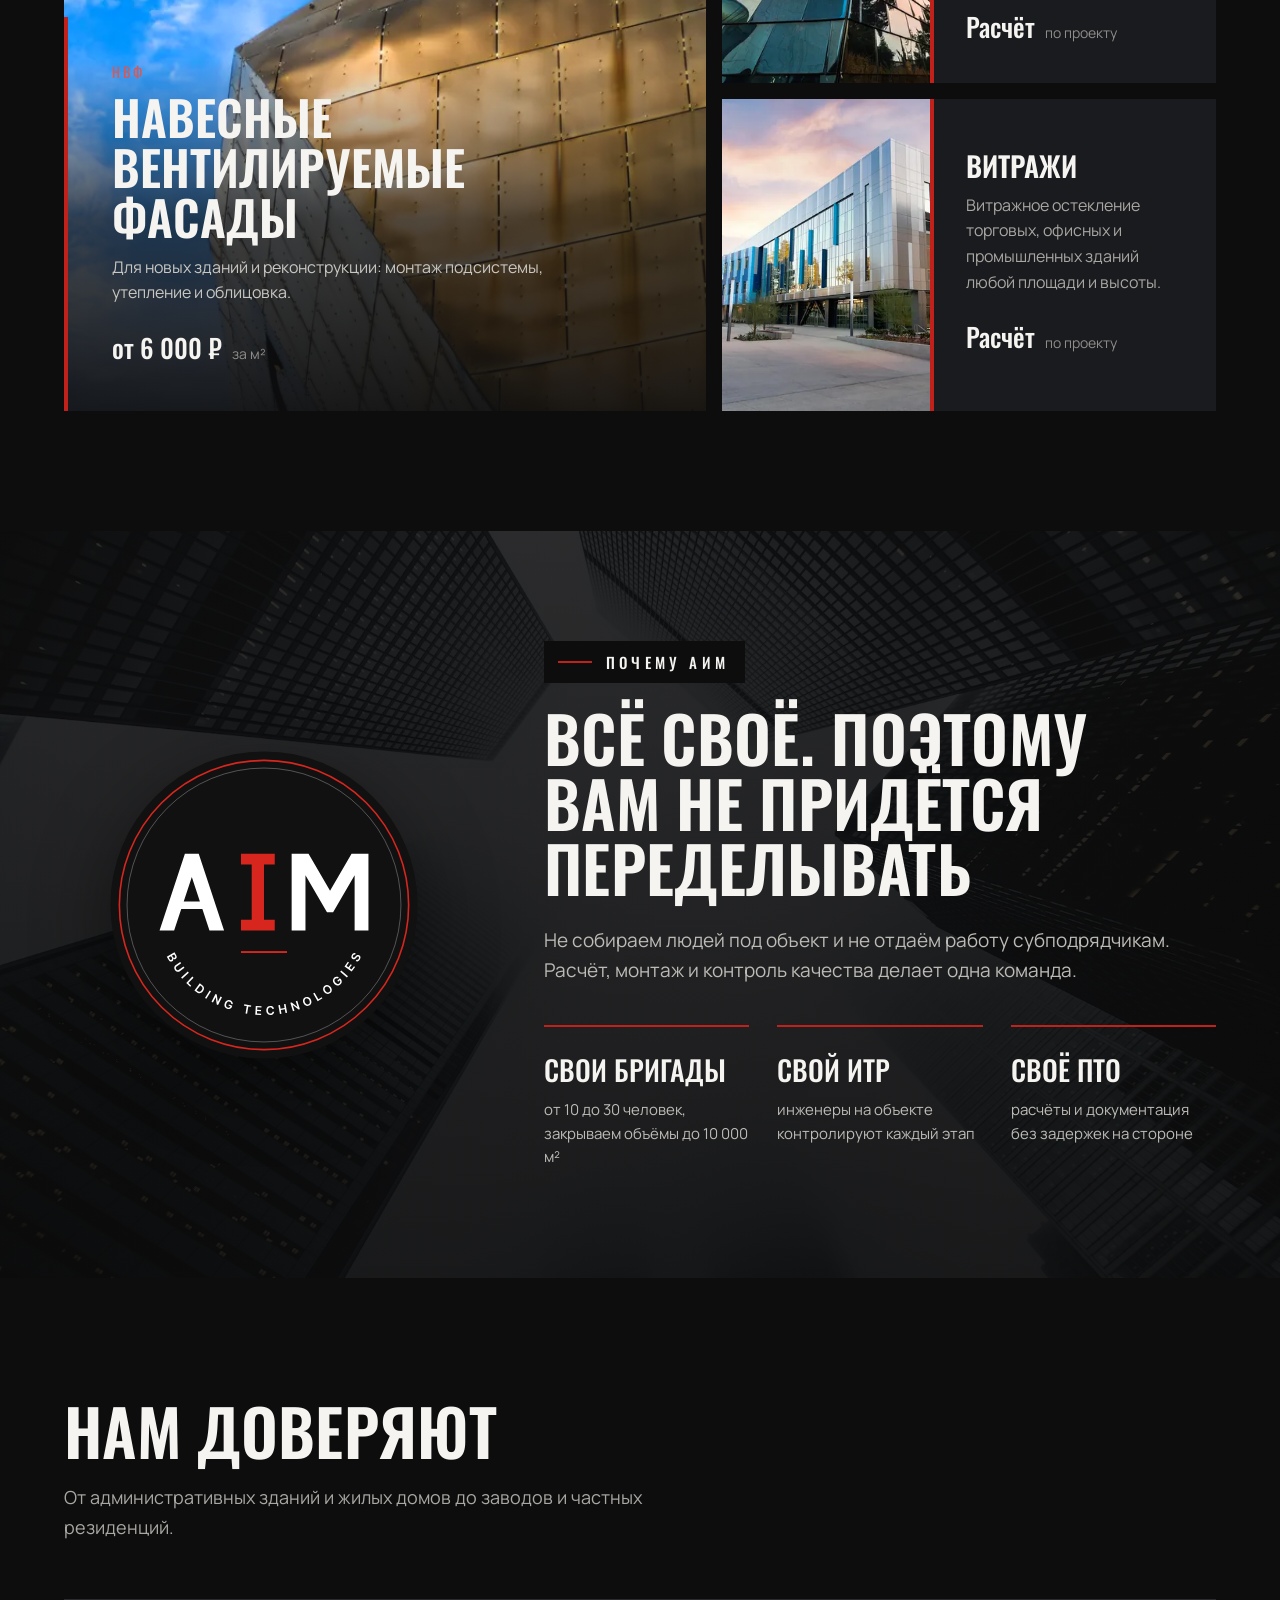
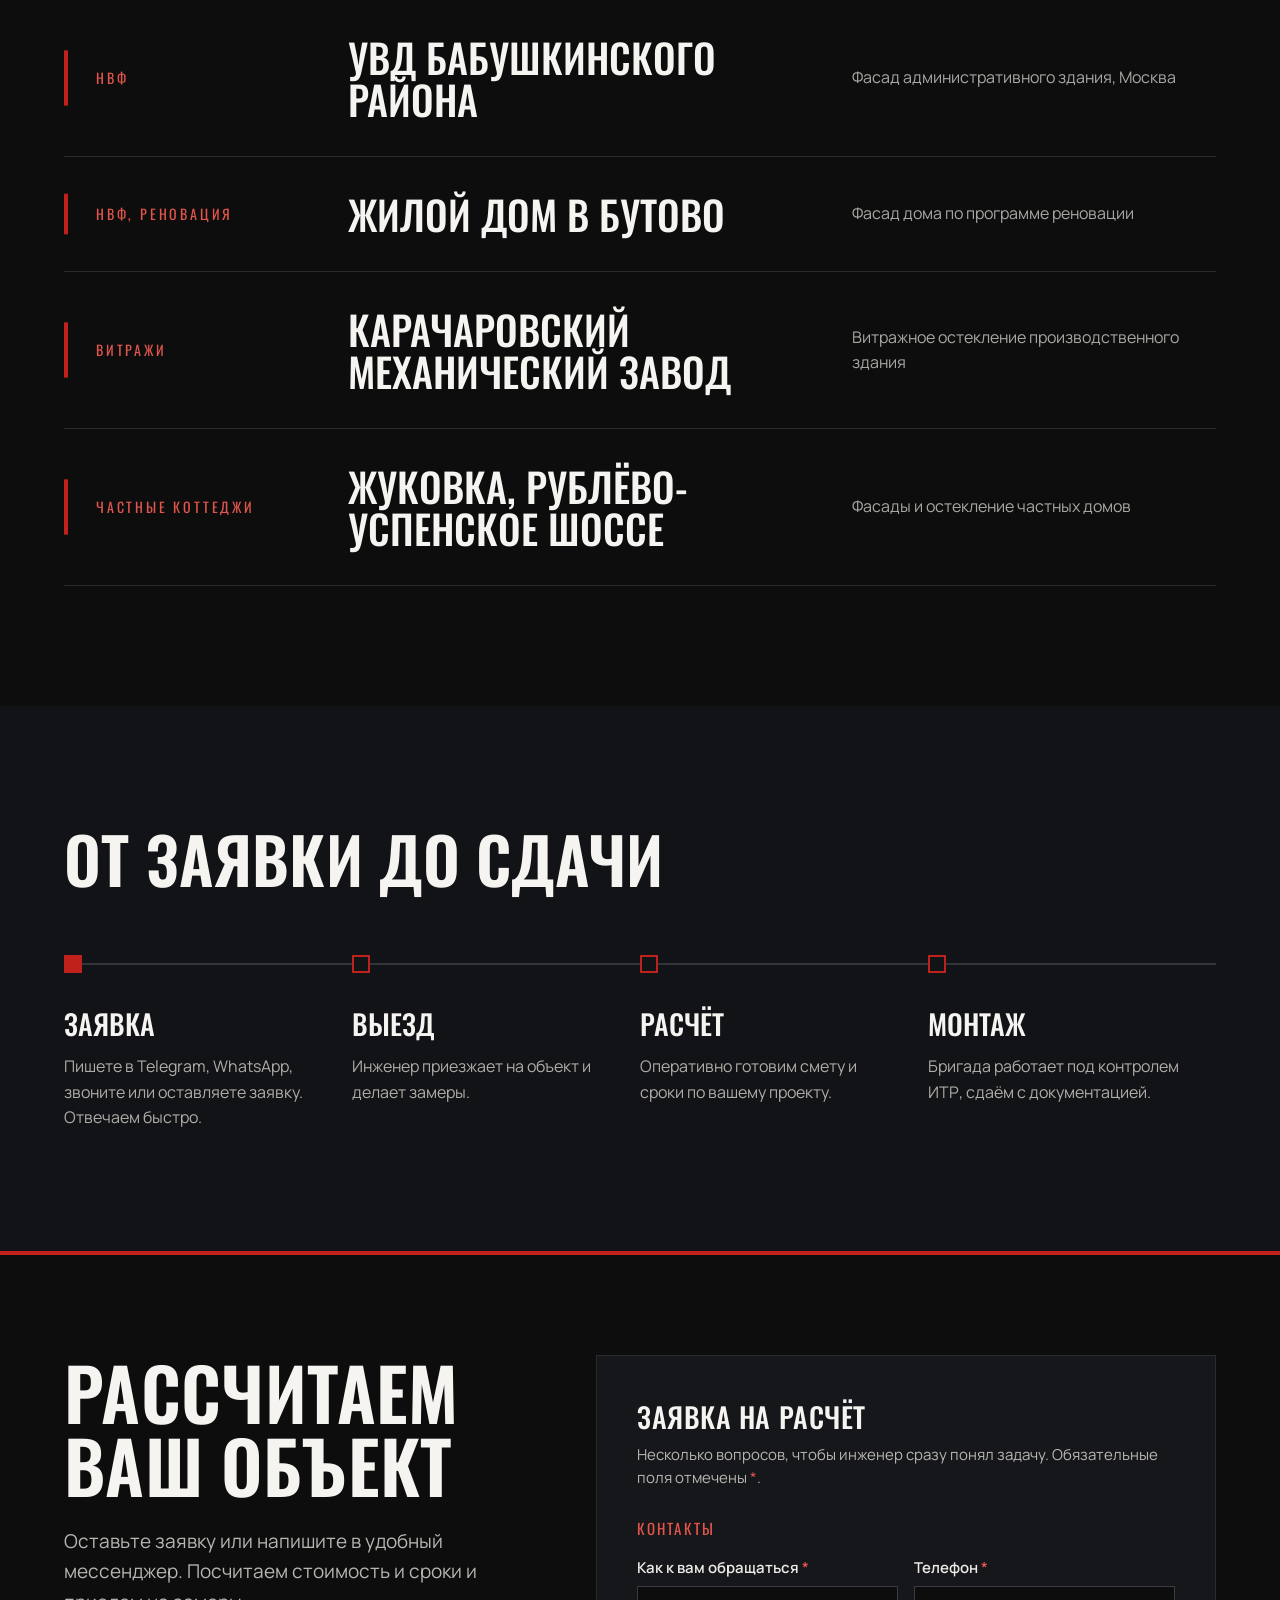
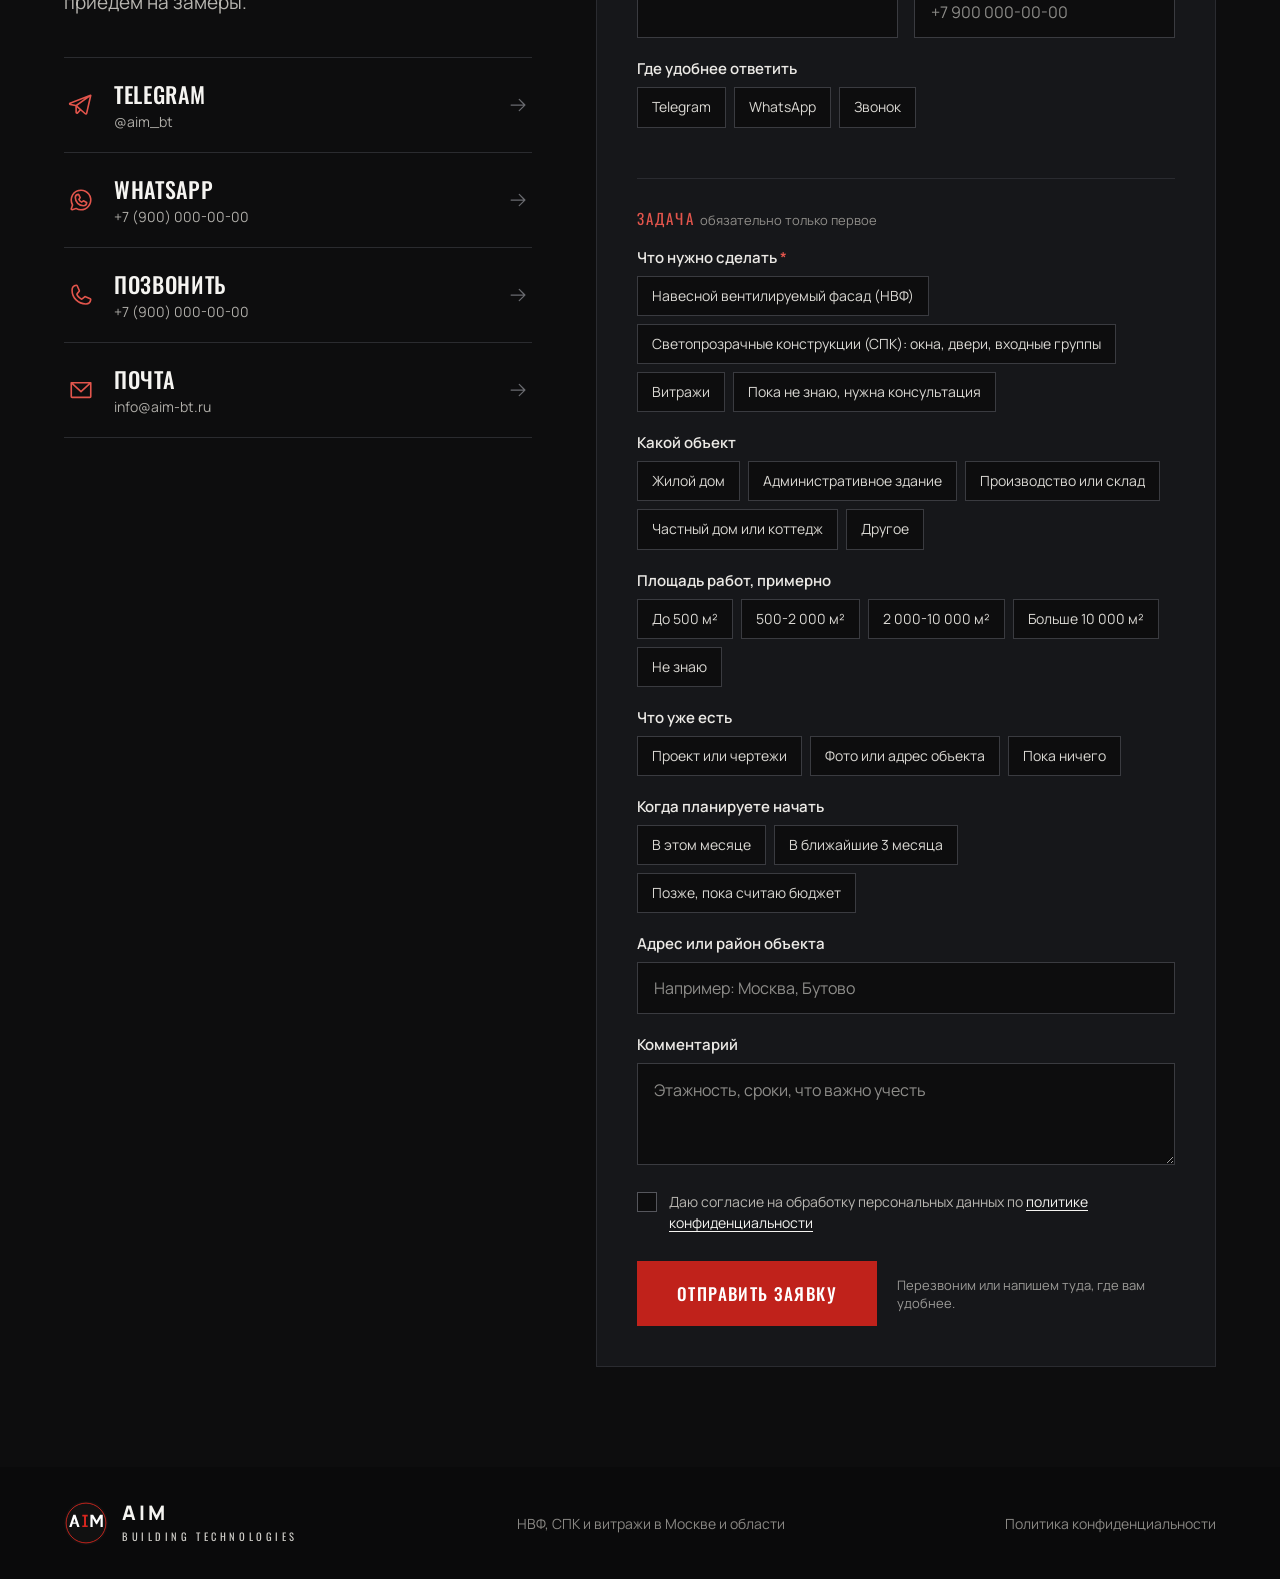
==== commit cd7363ca: "Демо-копия сайта 2026-11-02 21:49" ====
--- a/index.html
+++ b/index.html
@@ -450,14 +450,14 @@
   <article class="tile big" data-reveal>
    <picture>
     <source type="image/webp" sizes="(max-width:1023px) 100vw, 56vw" srcset="img/facades-600.webp 600w, img/facades-900.webp 900w, img/facades-1200.webp 1200w">
-    <img src="img/facades-900.jpg" sizes="(max-width:1023px) 100vw, 56vw" srcset="img/facades-600.jpg 600w, img/facades-900.jpg 900w, img/facades-1200.jpg 1200w" width="1200" height="1699" loading="lazy" decoding="async" alt="Навесной вентилируемый фасад современного жилого здания" style="object-position:center 30%">
+    <img src="img/facades-900.jpg" sizes="(max-width:1023px) 100vw, 56vw" srcset="img/facades-600.jpg 600w, img/facades-900.jpg 900w, img/facades-1200.jpg 1200w" width="1200" height="800" loading="lazy" decoding="async" alt="Навесной фасад из золотистых металлических панелей на фоне голубого неба" style="object-position:64% center">
    </picture>
    <div class="t"><span class="ab"><abbr title="навесной вентилируемый фасад">НВФ</abbr></span><h3>Навесные вентилируемые фасады</h3><p>Для новых зданий и реконструкции: монтаж подсистемы, утепление и облицовка.</p><div class="pr"><b>от 6&nbsp;000 ₽</b><span>за м²</span></div></div>
   </article>
   <article class="tile sm" data-reveal style="--i:1">
    <div class="p"><picture>
     <source type="image/webp" sizes="(max-width:767px) 100vw, 20vw" srcset="img/spk-600.webp 600w, img/spk-900.webp 900w">
-    <img src="img/spk-600.jpg" sizes="(max-width:767px) 100vw, 20vw" srcset="img/spk-600.jpg 600w, img/spk-900.jpg 900w" width="900" height="600" loading="lazy" decoding="async" alt="Светопрозрачная конструкция из стекла и алюминиевого профиля">
+    <img src="img/spk-600.jpg" sizes="(max-width:767px) 100vw, 20vw" srcset="img/spk-600.jpg 600w, img/spk-900.jpg 900w" width="900" height="599" loading="lazy" decoding="async" alt="Стеклянный фасад здания, в остеклении отражается небо" style="object-position:38% center">
    </picture></div>
    <div class="t"><span class="ab"><abbr title="светопрозрачные конструкции">СПК</abbr></span><h3>Светопрозрачные конструкции</h3><p>Окна, двери, остекление фасадов и входных групп из алюминиевого профиля.</p><div class="pr"><b>Расчёт</b><span>по проекту</span></div></div>
   </article>
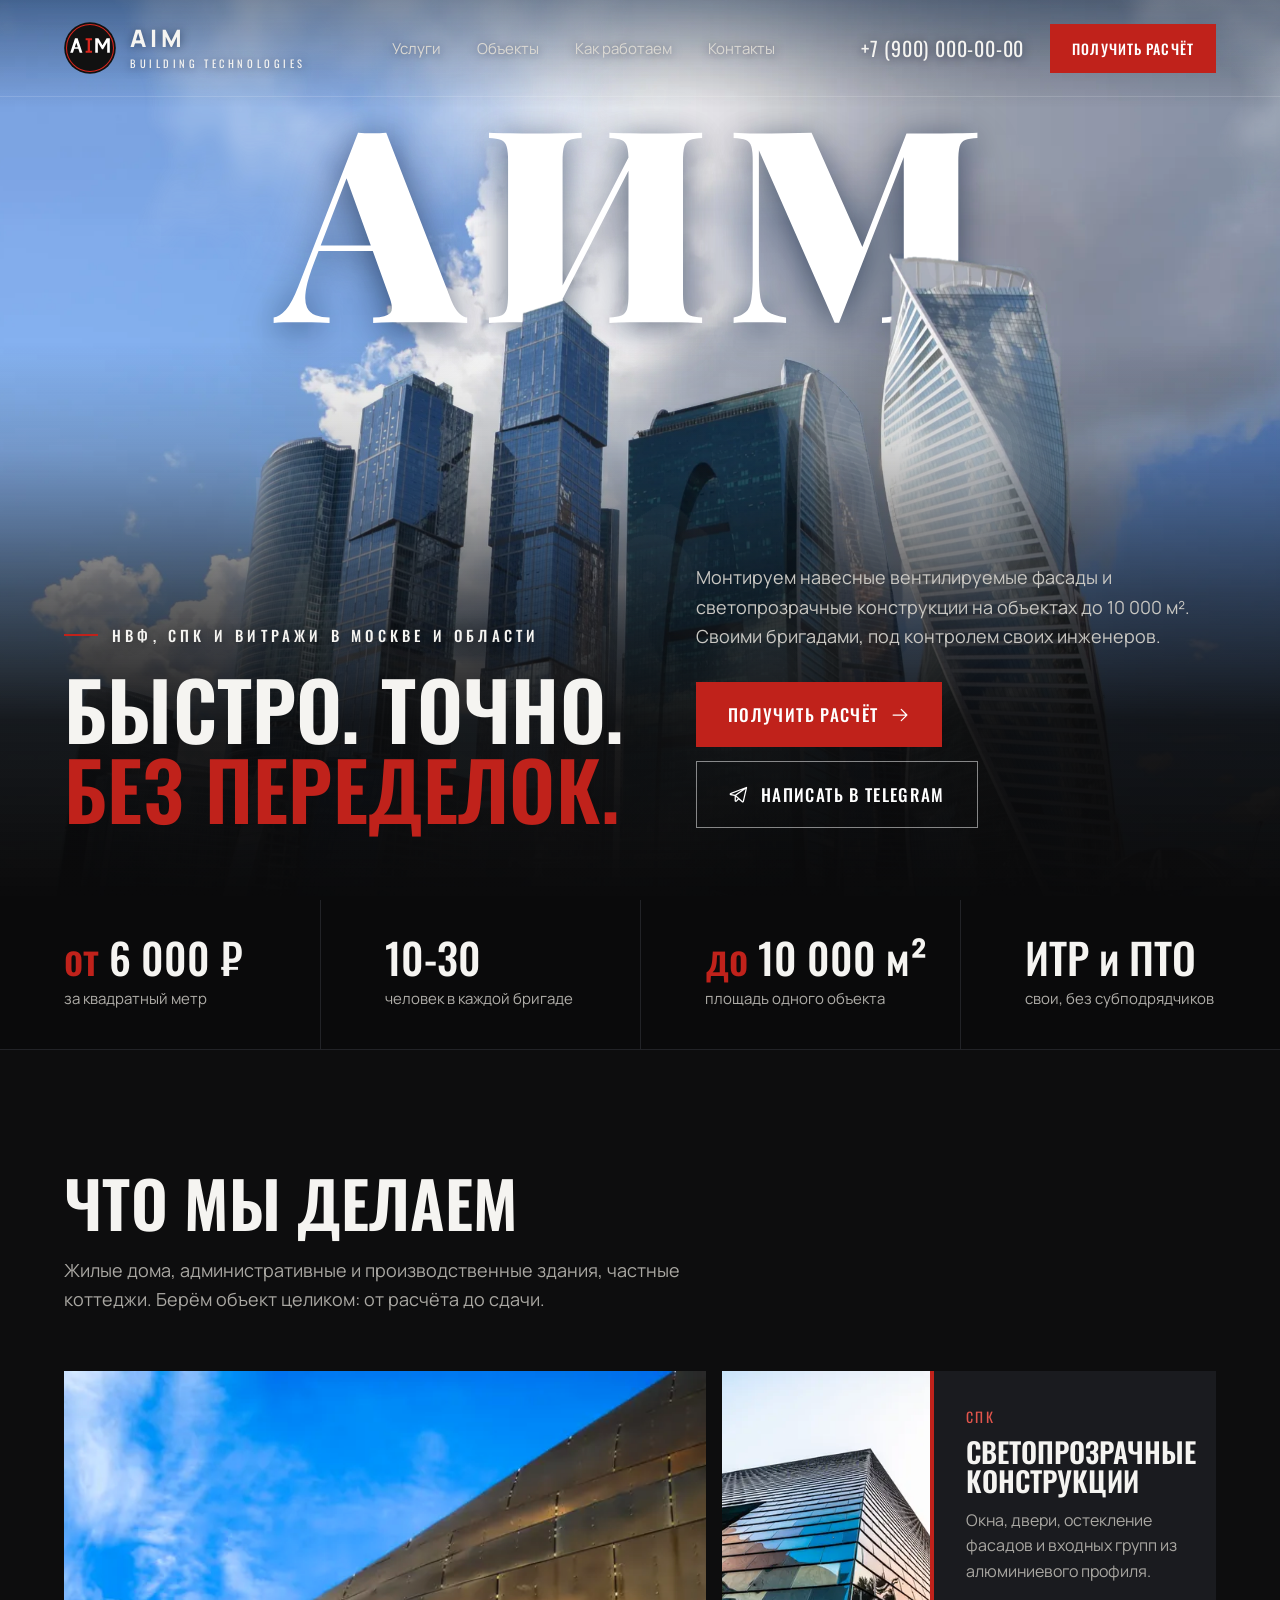
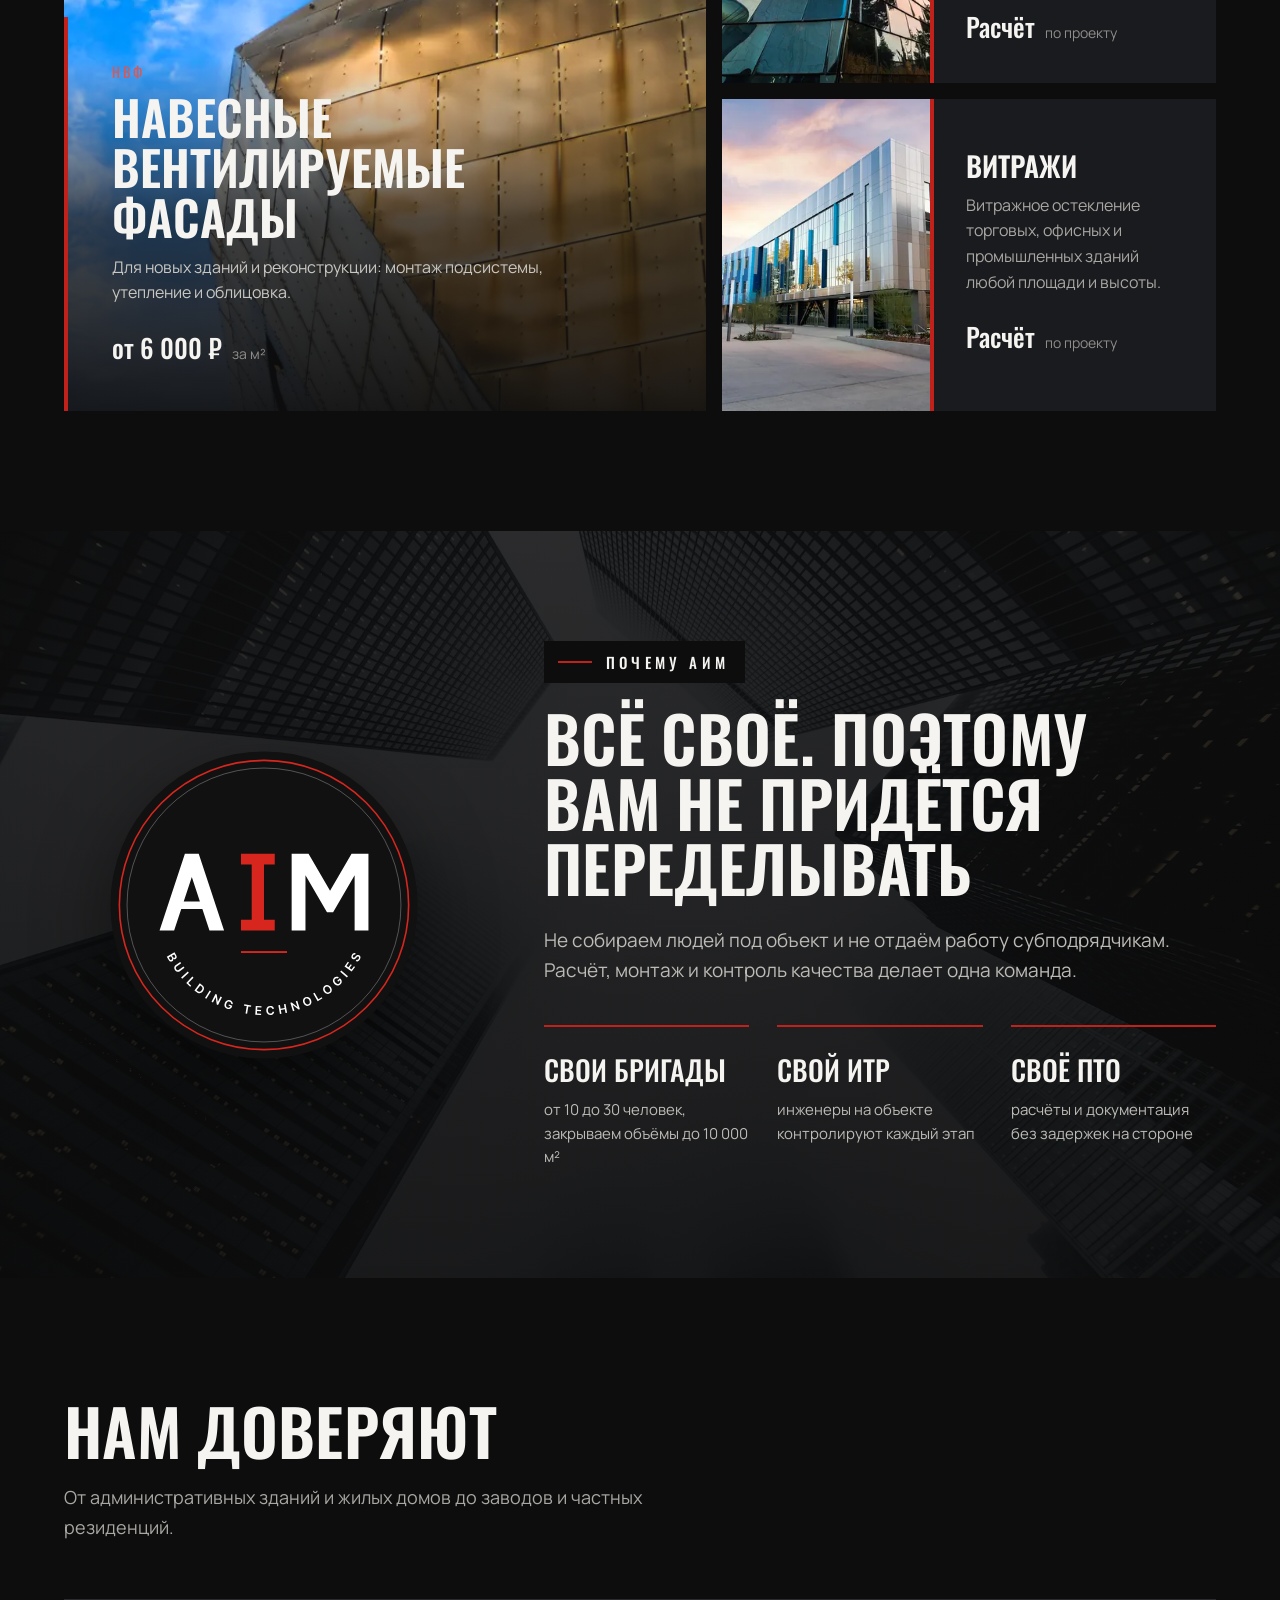
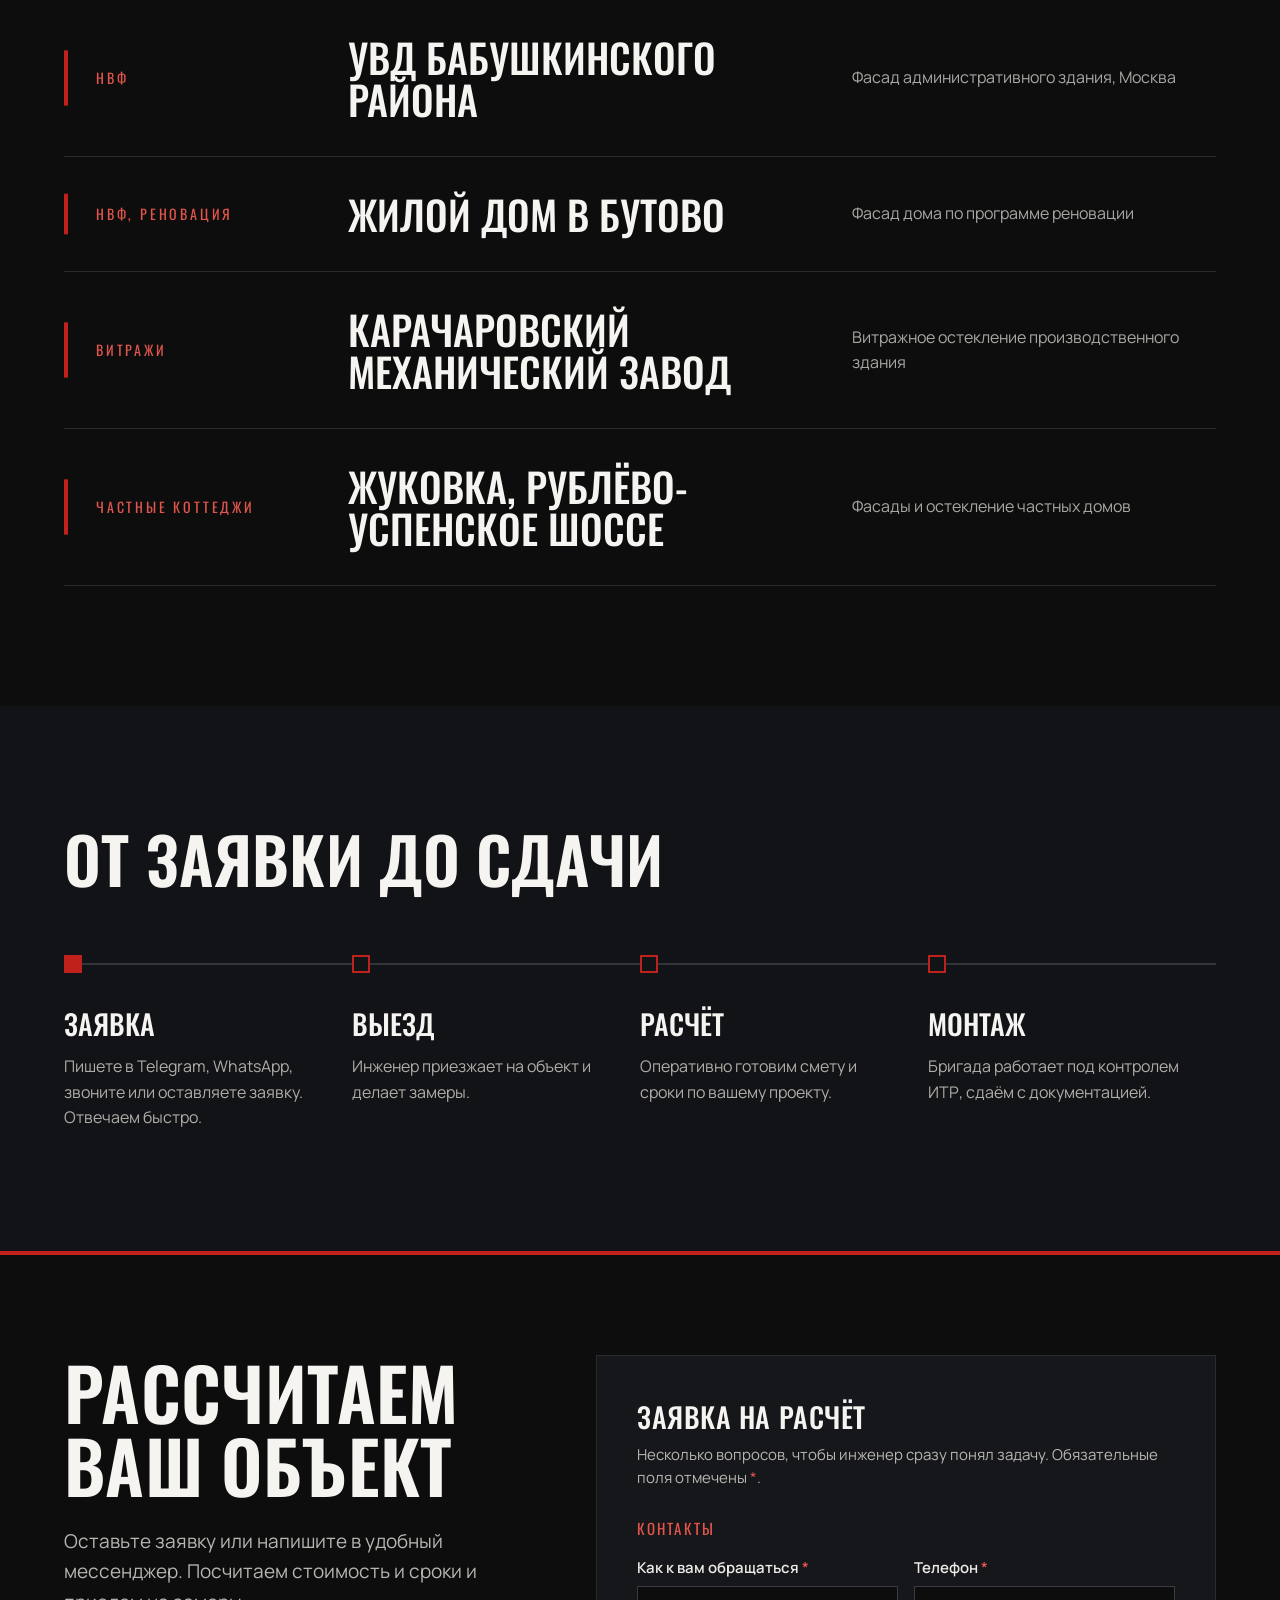
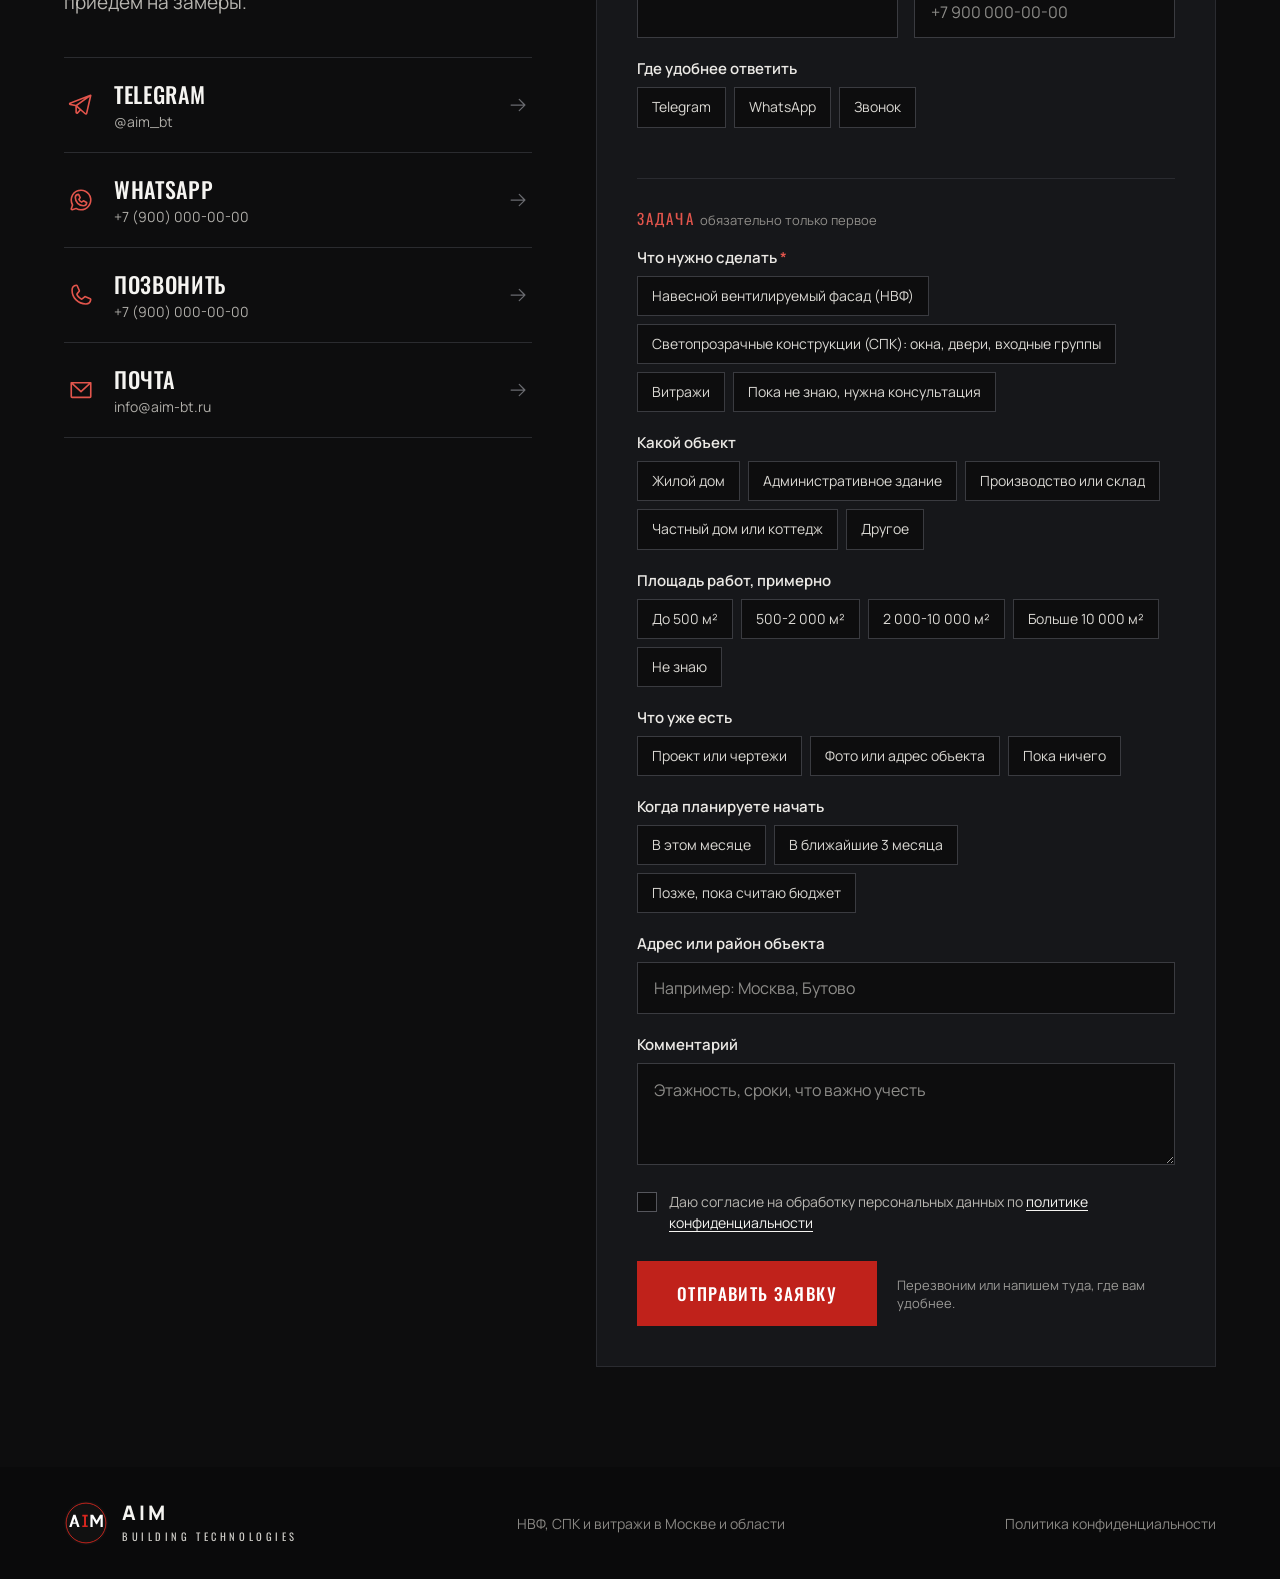
==== commit 5ae6327d: "Демо-копия сайта 2026-11-02 21:51" ====
--- a/index.html
+++ b/index.html
@@ -449,15 +449,15 @@
  <div class="svc">
   <article class="tile big" data-reveal>
    <picture>
-    <source type="image/webp" sizes="(max-width:1023px) 100vw, 56vw" srcset="img/facades-600.webp 600w, img/facades-900.webp 900w, img/facades-1200.webp 1200w">
-    <img src="img/facades-900.jpg" sizes="(max-width:1023px) 100vw, 56vw" srcset="img/facades-600.jpg 600w, img/facades-900.jpg 900w, img/facades-1200.jpg 1200w" width="1200" height="800" loading="lazy" decoding="async" alt="Навесной фасад из золотистых металлических панелей на фоне голубого неба" style="object-position:64% center">
+    <source type="image/webp" sizes="(max-width:1023px) 100vw, 56vw" srcset="img/nvf-gold-600.webp 600w, img/nvf-gold-900.webp 900w, img/nvf-gold-1200.webp 1200w">
+    <img src="img/nvf-gold-900.jpg" sizes="(max-width:1023px) 100vw, 56vw" srcset="img/nvf-gold-600.jpg 600w, img/nvf-gold-900.jpg 900w, img/nvf-gold-1200.jpg 1200w" width="1200" height="800" loading="lazy" decoding="async" alt="Навесной фасад из золотистых металлических панелей на фоне голубого неба" style="object-position:64% center">
    </picture>
    <div class="t"><span class="ab"><abbr title="навесной вентилируемый фасад">НВФ</abbr></span><h3>Навесные вентилируемые фасады</h3><p>Для новых зданий и реконструкции: монтаж подсистемы, утепление и облицовка.</p><div class="pr"><b>от 6&nbsp;000 ₽</b><span>за м²</span></div></div>
   </article>
   <article class="tile sm" data-reveal style="--i:1">
    <div class="p"><picture>
-    <source type="image/webp" sizes="(max-width:767px) 100vw, 20vw" srcset="img/spk-600.webp 600w, img/spk-900.webp 900w">
-    <img src="img/spk-600.jpg" sizes="(max-width:767px) 100vw, 20vw" srcset="img/spk-600.jpg 600w, img/spk-900.jpg 900w" width="900" height="599" loading="lazy" decoding="async" alt="Стеклянный фасад здания, в остеклении отражается небо" style="object-position:38% center">
+    <source type="image/webp" sizes="(max-width:767px) 100vw, 20vw" srcset="img/spk-glass-600.webp 600w, img/spk-glass-900.webp 900w">
+    <img src="img/spk-glass-600.jpg" sizes="(max-width:767px) 100vw, 20vw" srcset="img/spk-glass-600.jpg 600w, img/spk-glass-900.jpg 900w" width="900" height="599" loading="lazy" decoding="async" alt="Стеклянный фасад здания, в остеклении отражается небо" style="object-position:38% center">
    </picture></div>
    <div class="t"><span class="ab"><abbr title="светопрозрачные конструкции">СПК</abbr></span><h3>Светопрозрачные конструкции</h3><p>Окна, двери, остекление фасадов и входных групп из алюминиевого профиля.</p><div class="pr"><b>Расчёт</b><span>по проекту</span></div></div>
   </article>
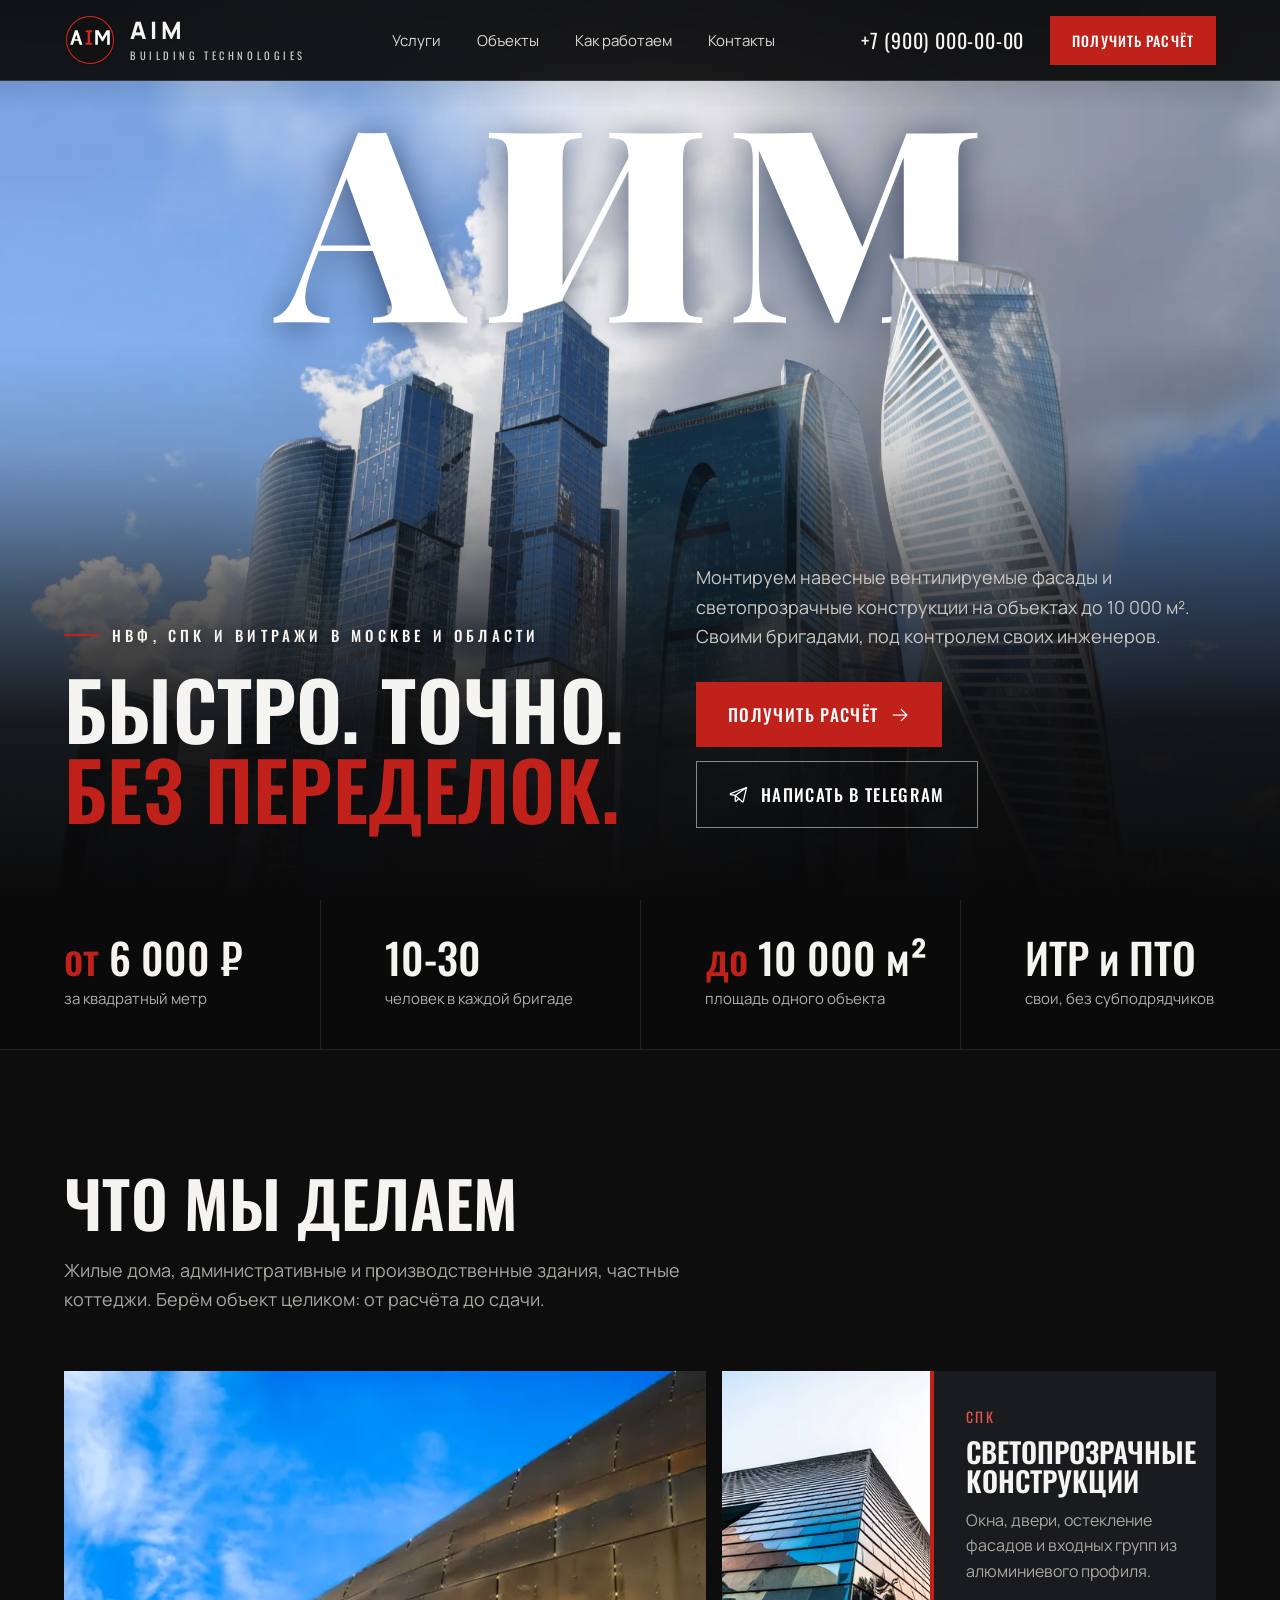
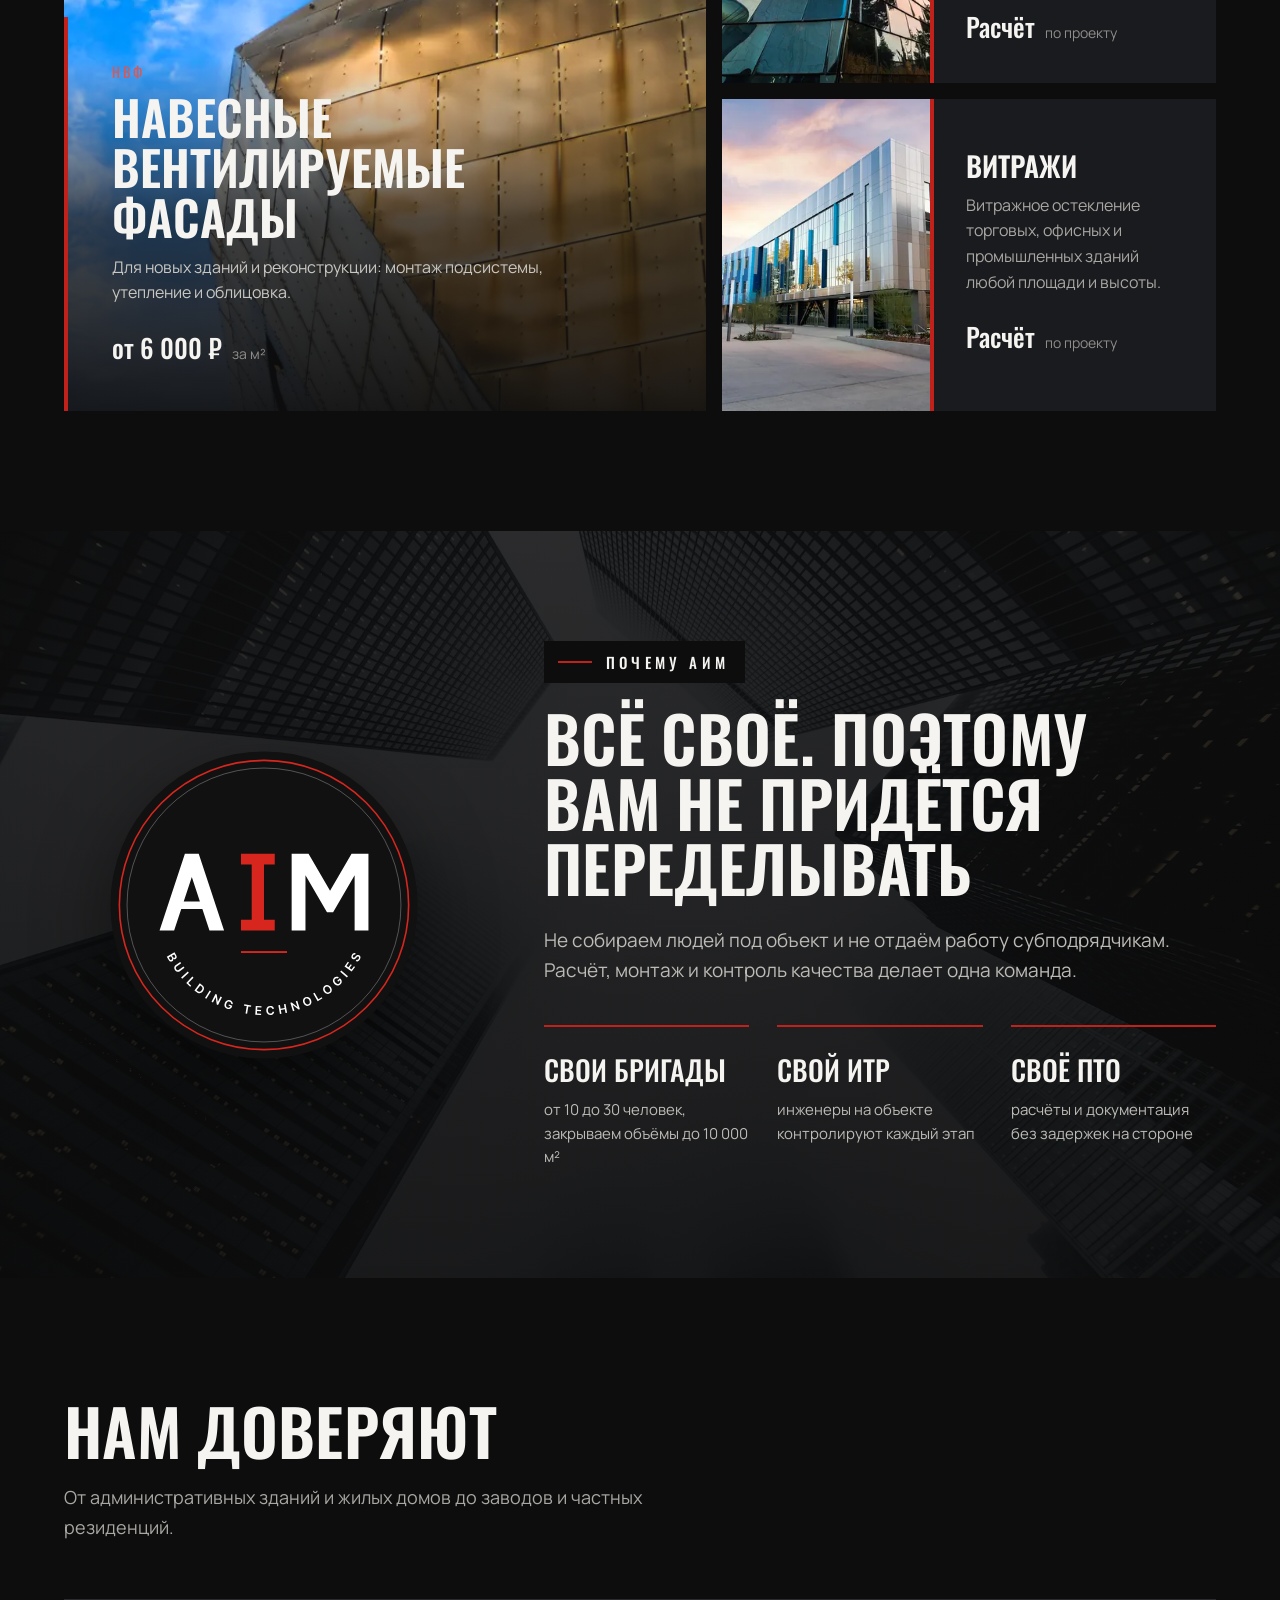
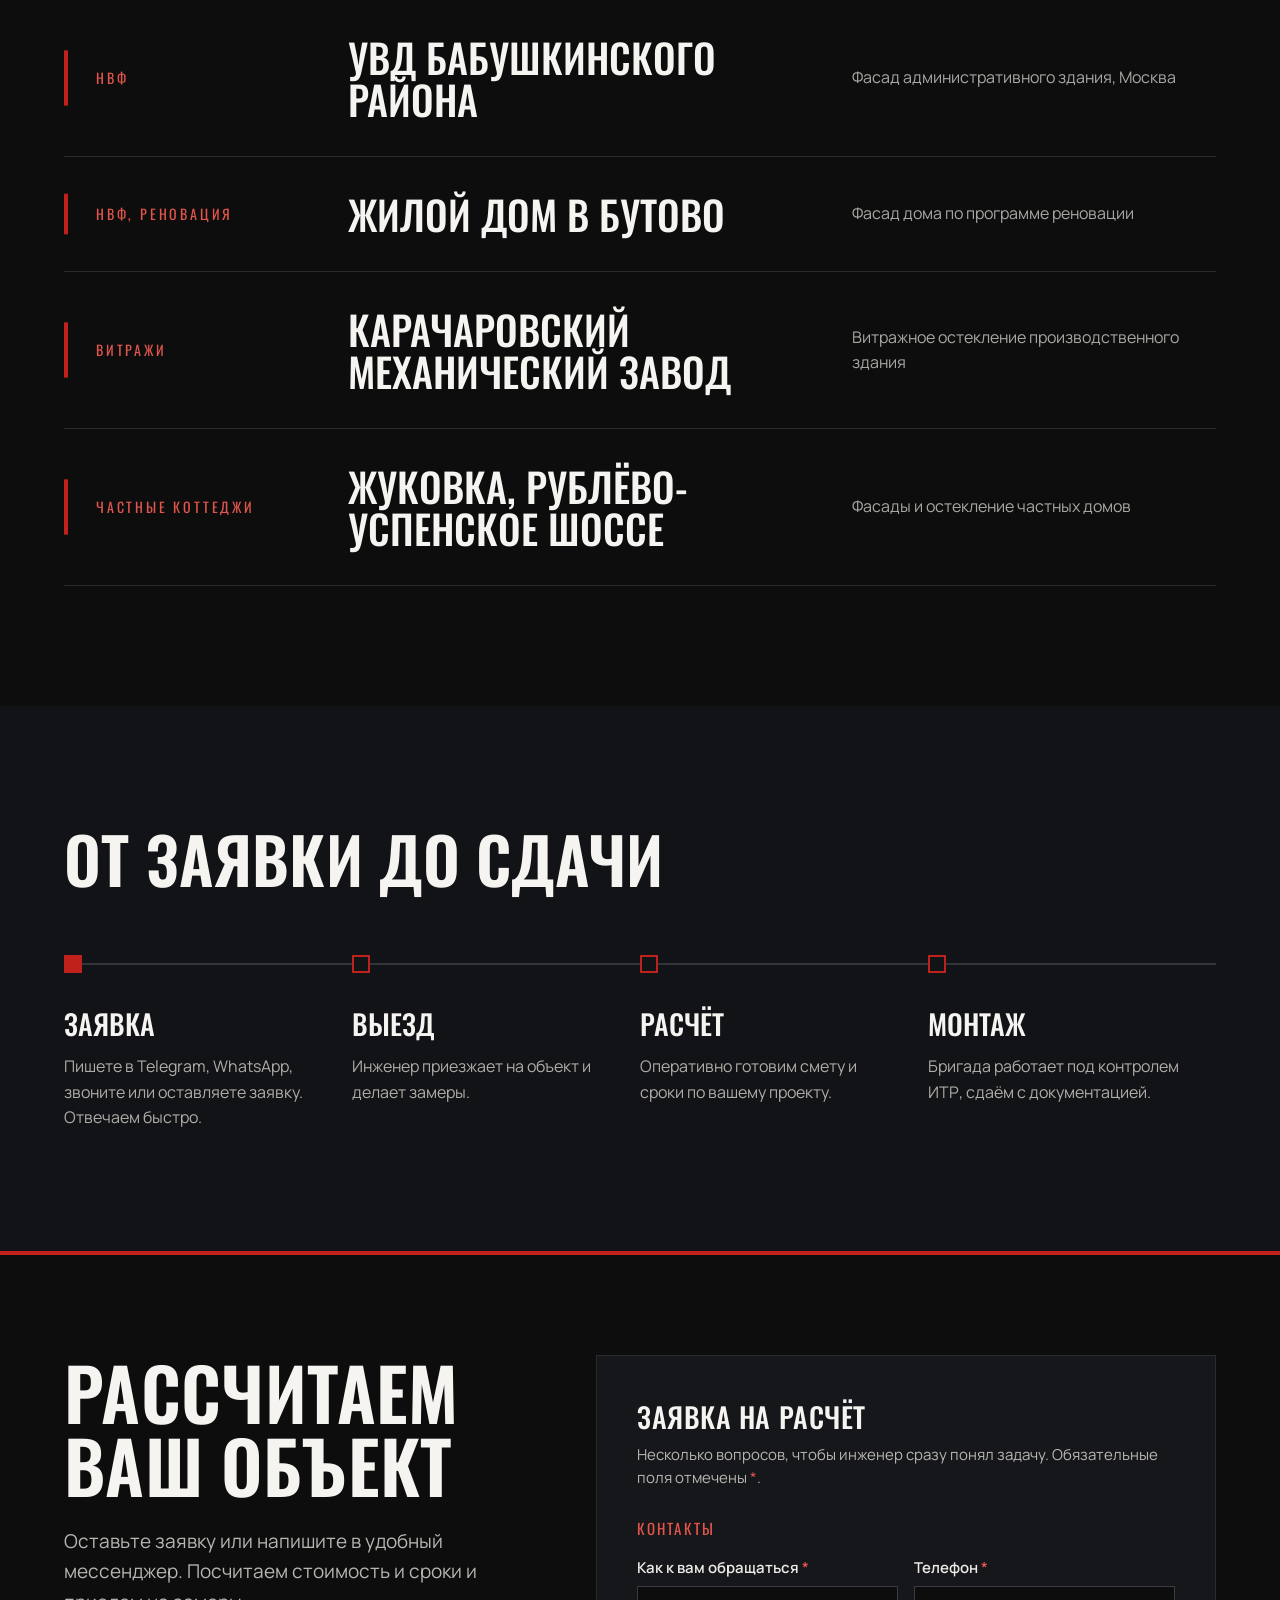
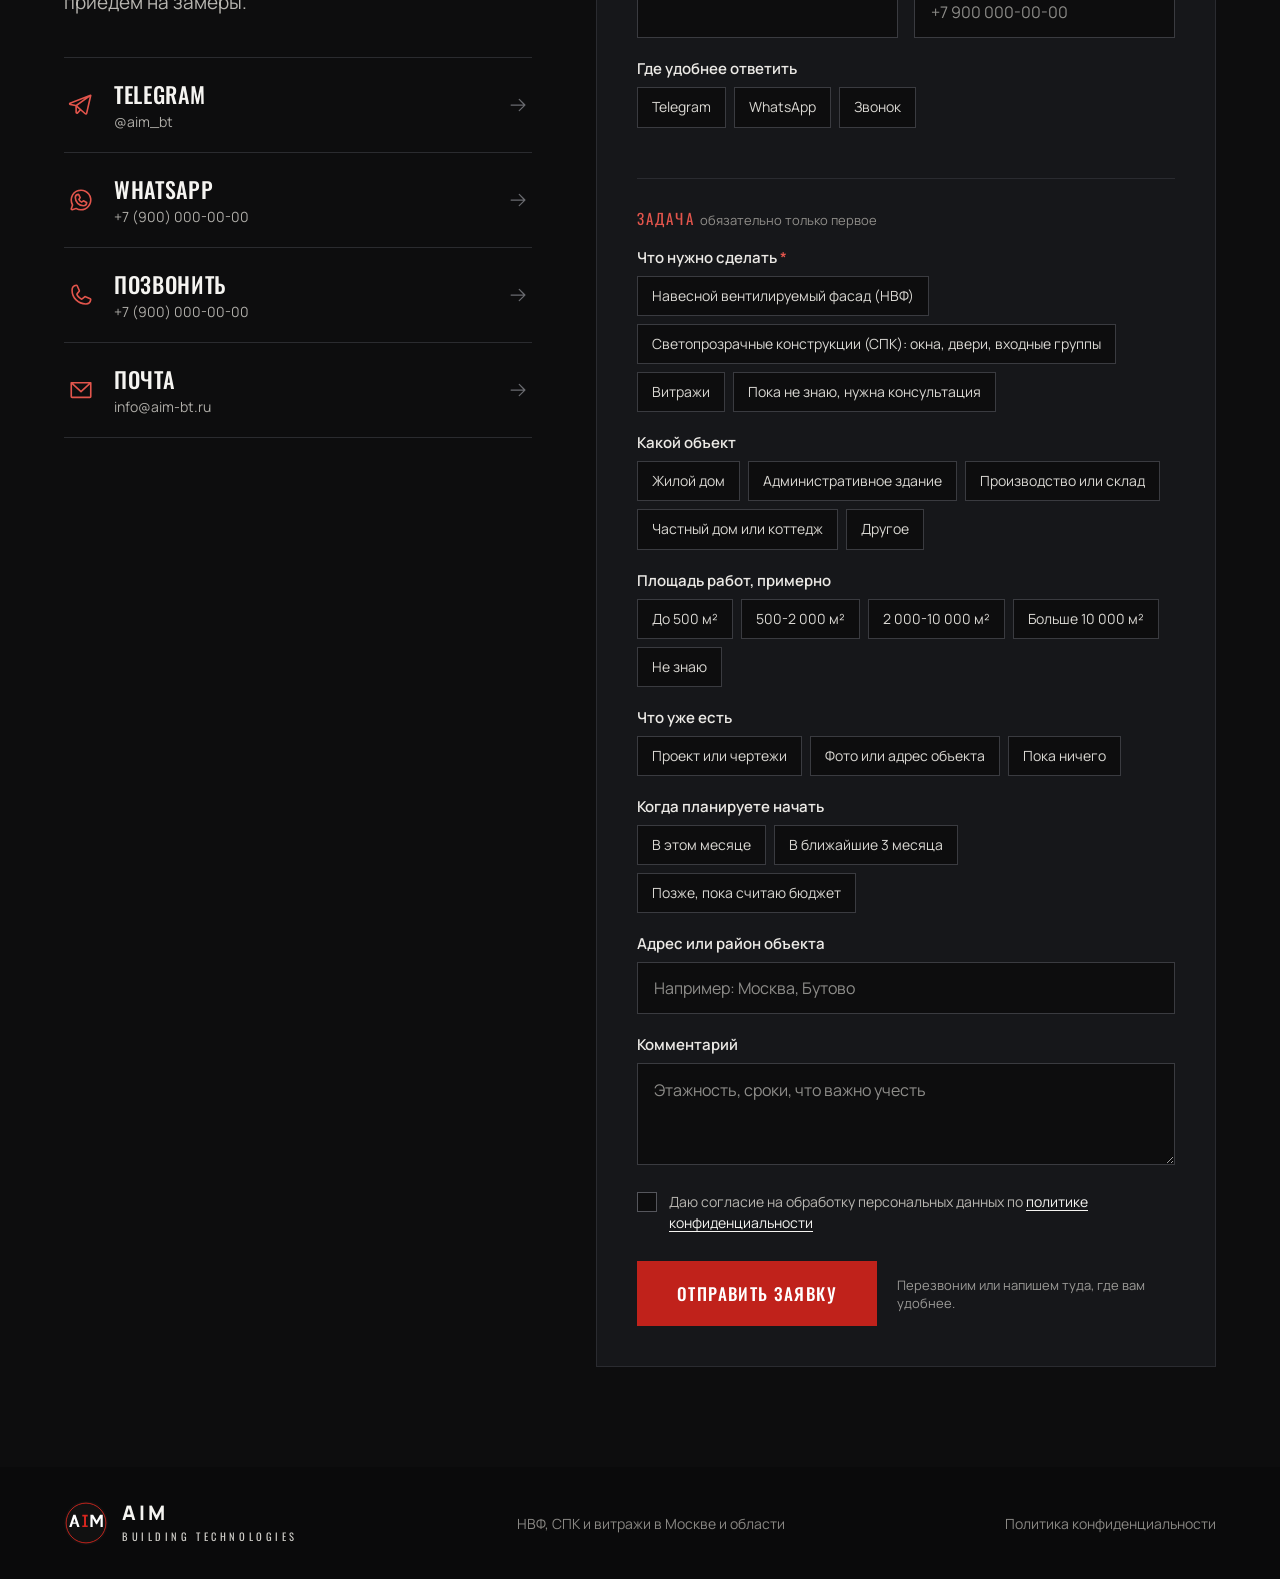
==== commit f70f6ca7: "Демо-копия сайта 2026-11-02 21:54" ====
--- a/index.html
+++ b/index.html
@@ -21,16 +21,16 @@
 <meta property="og:title" content="АИМ: навесные фасады, СПК и витражи в Москве">
 <meta property="og:description" content="Быстро. Точно. Без переделок. Свои бригады, ИТР и ПТО, объекты до 10 000 м². От 6 000 ₽ за м².">
 <meta property="og:url" content="https://YOUR-DOMAIN.ru/">
-<meta property="og:image" content="https://YOUR-DOMAIN.ru/img/og-image.jpg">
+<meta property="og:image" content="https://YOUR-DOMAIN.ru/img/og-city.jpg">
 <meta property="og:image:width" content="1200">
 <meta property="og:image:height" content="630">
 <meta property="og:image:alt" content="АИМ: навесные вентилируемые фасады, светопрозрачные конструкции и витражи">
 <meta name="twitter:card" content="summary_large_image">
 
-<link rel="icon" href="favicon.ico" sizes="48x48">
-<link rel="icon" href="favicon.svg" type="image/svg+xml">
-<link rel="apple-touch-icon" href="apple-touch-icon.png">
-<link rel="manifest" href="site.webmanifest">
+<link rel="icon" href="favicon.ico?v=3" sizes="48x48">
+<link rel="icon" href="favicon.svg?v=3" type="image/svg+xml">
+<link rel="apple-touch-icon" href="apple-touch-icon.png?v=3">
+<link rel="manifest" href="site.webmanifest?v=3">
 <link rel="stylesheet" href="css/form.css">
 
 <link rel="preload" href="fonts/oswald.woff2" as="font" type="font/woff2" crossorigin>
@@ -47,7 +47,7 @@
   "description": "Монтаж навесных вентилируемых фасадов (НВФ), светопрозрачных конструкций (СПК) и витражей в Москве и Московской области. Свои бригады от 10 до 30 человек, свой ИТР и ПТО, без субподрядчиков.",
   "url": "https://YOUR-DOMAIN.ru/",
   "logo": "https://YOUR-DOMAIN.ru/img/icon-512.png",
-  "image": "https://YOUR-DOMAIN.ru/img/og-image.jpg",
+  "image": "https://YOUR-DOMAIN.ru/img/og-city.jpg",
   "telephone": "+79000000000",
   "email": "info@aim-bt.ru",
   "priceRange": "от 6 000 ₽ за м²",
@@ -146,14 +146,14 @@
 .stage{position:absolute;top:-8cqw;left:-5%;width:110%;aspect-ratio:2800/2263}
 .stage img{position:absolute;inset:0;width:100%;height:100%}
 /* Облака: полоса неба (кадр + зеркальная копия), бесконечно плывёт влево и плавно растворяется книзу */
-.clouds{position:absolute;top:0;left:0;width:400%;height:36%;opacity:.6;background:url(img/clouds-band-2800.png) repeat-x 0 0/50% 100%;background-image:image-set(url(img/clouds-band-2800.webp) type("image/webp"),url(img/clouds-band-2800.png) type("image/png"));-webkit-mask-image:linear-gradient(to bottom,#000 55%,transparent);mask-image:linear-gradient(to bottom,#000 55%,transparent)}
-@media (max-width:767px){.clouds{background-image:url(img/clouds-band-1400.png);background-image:image-set(url(img/clouds-band-1400.webp) type("image/webp"),url(img/clouds-band-1400.png) type("image/png"))}}
+.clouds{position:absolute;top:0;left:0;width:400%;height:36%;opacity:.6;background:url(img/clouds-alpha-2800.png) repeat-x 0 0/50% 100%;background-image:image-set(url(img/clouds-alpha-2800.webp) type("image/webp"),url(img/clouds-alpha-2800.png) type("image/png"));-webkit-mask-image:linear-gradient(to bottom,#000 55%,transparent);mask-image:linear-gradient(to bottom,#000 55%,transparent)}
+@media (max-width:767px){.clouds{background-image:url(img/clouds-alpha-1400.png);background-image:image-set(url(img/clouds-alpha-1400.webp) type("image/webp"),url(img/clouds-alpha-1400.png) type("image/png"))}}
 .bigword{position:absolute;left:0;right:0;top:14cqw;text-align:center;font-family:var(--play);font-weight:900;font-size:min(21cqw,420px);line-height:1;letter-spacing:.06em;color:#fff;text-shadow:0 6px 30px rgba(6,24,56,.45),0 18px 60px rgba(6,24,56,.3);pointer-events:none;user-select:none}
 .bigword .bw{display:inline-block}
 /* Отражения неба в стекле: слой виден только на зданиях (маска = вырезанные здания),
    облачные разводы медленно плывут, по стеклу изредка проходит мягкий блик */
 .refl{position:absolute;inset:0;overflow:hidden;pointer-events:none;mix-blend-mode:screen;opacity:.75;
- -webkit-mask:url(img/hero-fg-1400.webp) 0 0/100% 100% no-repeat;mask:url(img/hero-fg-1400.webp) 0 0/100% 100% no-repeat}
+ -webkit-mask:url(img/city-fg-1400.webp) 0 0/100% 100% no-repeat;mask:url(img/city-fg-1400.webp) 0 0/100% 100% no-repeat}
 .refl i{position:absolute;top:0;left:0;width:400%;height:100%;background:url(img/reflect-1400.png) repeat-x 0 0/50% 100%;
  background-image:image-set(url(img/reflect-2800.webp) type("image/webp"),url(img/reflect-1400.png) type("image/png"))}
 .refl::after{content:"";position:absolute;inset:0;background:linear-gradient(100deg,transparent 42%,rgba(255,255,255,.75) 50%,transparent 58%);transform:translateX(-110%)}
@@ -412,14 +412,14 @@
 <section class="hero" aria-labelledby="h1">
  <div class="stage">
   <picture>
-   <source type="image/webp" sizes="(max-width:767px) 120vw, (max-width:1023px) 150vw, 130vw" srcset="img/hero-bg-800.webp 800w, img/hero-bg-1400.webp 1400w, img/hero-bg-2000.webp 2000w, img/hero-bg-2800.webp 2800w">
-   <img src="img/hero-bg-1400.jpg" sizes="(max-width:767px) 120vw, (max-width:1023px) 150vw, 130vw" srcset="img/hero-bg-800.jpg 800w, img/hero-bg-1400.jpg 1400w, img/hero-bg-2000.jpg 2000w, img/hero-bg-2800.jpg 2800w" width="2800" height="2263" alt="Небо над башнями Москва-Сити" fetchpriority="high">
+   <source type="image/webp" sizes="(max-width:767px) 120vw, (max-width:1023px) 150vw, 130vw" srcset="img/city-bg-800.webp 800w, img/city-bg-1400.webp 1400w, img/city-bg-2000.webp 2000w, img/city-bg-2800.webp 2800w">
+   <img src="img/city-bg-1400.jpg" sizes="(max-width:767px) 120vw, (max-width:1023px) 150vw, 130vw" srcset="img/city-bg-800.jpg 800w, img/city-bg-1400.jpg 1400w, img/city-bg-2000.jpg 2000w, img/city-bg-2800.jpg 2800w" width="2800" height="2263" alt="Небо над башнями Москва-Сити" fetchpriority="high">
   </picture>
   <div class="clouds" aria-hidden="true"></div>
   <div class="bigword" aria-hidden="true"><span class="bw">АИМ</span></div>
   <picture>
-   <source type="image/webp" sizes="(max-width:767px) 120vw, (max-width:1023px) 150vw, 130vw" srcset="img/hero-fg-800.webp 800w, img/hero-fg-1400.webp 1400w, img/hero-fg-2000.webp 2000w, img/hero-fg-2800.webp 2800w">
-   <img src="img/hero-fg-1400.png" sizes="(max-width:767px) 120vw, (max-width:1023px) 150vw, 130vw" srcset="img/hero-fg-800.png 800w, img/hero-fg-1400.png 1400w, img/hero-fg-2000.png 2000w" width="2800" height="2263" alt="Башни делового центра Москва-Сити" fetchpriority="high">
+   <source type="image/webp" sizes="(max-width:767px) 120vw, (max-width:1023px) 150vw, 130vw" srcset="img/city-fg-800.webp 800w, img/city-fg-1400.webp 1400w, img/city-fg-2000.webp 2000w, img/city-fg-2800.webp 2800w">
+   <img src="img/city-fg-1400.png" sizes="(max-width:767px) 120vw, (max-width:1023px) 150vw, 130vw" srcset="img/city-fg-800.png 800w, img/city-fg-1400.png 1400w, img/city-fg-2000.png 2000w" width="2800" height="2263" alt="Башни делового центра Москва-Сити" fetchpriority="high">
   </picture>
  <div class="refl" aria-hidden="true"><i></i></div>
  </div>
@@ -502,19 +502,19 @@
  -->
  <ul class="olist">
   <li class="orow" data-reveal>
-   <picture class="ob-ph"><source type="image/webp" srcset="img/hero-bg-800.webp"><img src="img/hero-bg-800.jpg" loading="lazy" decoding="async" alt="Фасад здания УВД Бабушкинского района"></picture>
+   <picture class="ob-ph"><source type="image/webp" srcset="img/city-bg-800.webp"><img src="img/city-bg-800.jpg" loading="lazy" decoding="async" alt="Фасад здания УВД Бабушкинского района"></picture>
    <span class="tp">НВФ</span><h3>УВД Бабушкинского района</h3><p>Фасад административного здания, Москва</p>
   </li>
   <li class="orow" data-reveal>
-   <picture class="ob-ph"><source type="image/webp" srcset="img/hero-bg-800.webp"><img src="img/hero-bg-800.jpg" loading="lazy" decoding="async" alt="Жилой дом по программе реновации в Бутово"></picture>
+   <picture class="ob-ph"><source type="image/webp" srcset="img/city-bg-800.webp"><img src="img/city-bg-800.jpg" loading="lazy" decoding="async" alt="Жилой дом по программе реновации в Бутово"></picture>
    <span class="tp">НВФ, реновация</span><h3>Жилой дом в Бутово</h3><p>Фасад дома по программе реновации</p>
   </li>
   <li class="orow" data-reveal>
-   <picture class="ob-ph"><source type="image/webp" srcset="img/hero-bg-800.webp"><img src="img/hero-bg-800.jpg" loading="lazy" decoding="async" alt="Витражи Карачаровского механического завода"></picture>
+   <picture class="ob-ph"><source type="image/webp" srcset="img/city-bg-800.webp"><img src="img/city-bg-800.jpg" loading="lazy" decoding="async" alt="Витражи Карачаровского механического завода"></picture>
    <span class="tp">Витражи</span><h3>Карачаровский механический завод</h3><p>Витражное остекление производственного здания</p>
   </li>
   <li class="orow" data-reveal>
-   <picture class="ob-ph"><source type="image/webp" srcset="img/hero-bg-800.webp"><img src="img/hero-bg-800.jpg" loading="lazy" decoding="async" alt="Частный коттедж в Жуковке"></picture>
+   <picture class="ob-ph"><source type="image/webp" srcset="img/city-bg-800.webp"><img src="img/city-bg-800.jpg" loading="lazy" decoding="async" alt="Частный коттедж в Жуковке"></picture>
    <span class="tp">Частные коттеджи</span><h3>Жуковка, Рублёво-Успенское шоссе</h3><p>Фасады и остекление частных домов</p>
   </li>
  </ul>
